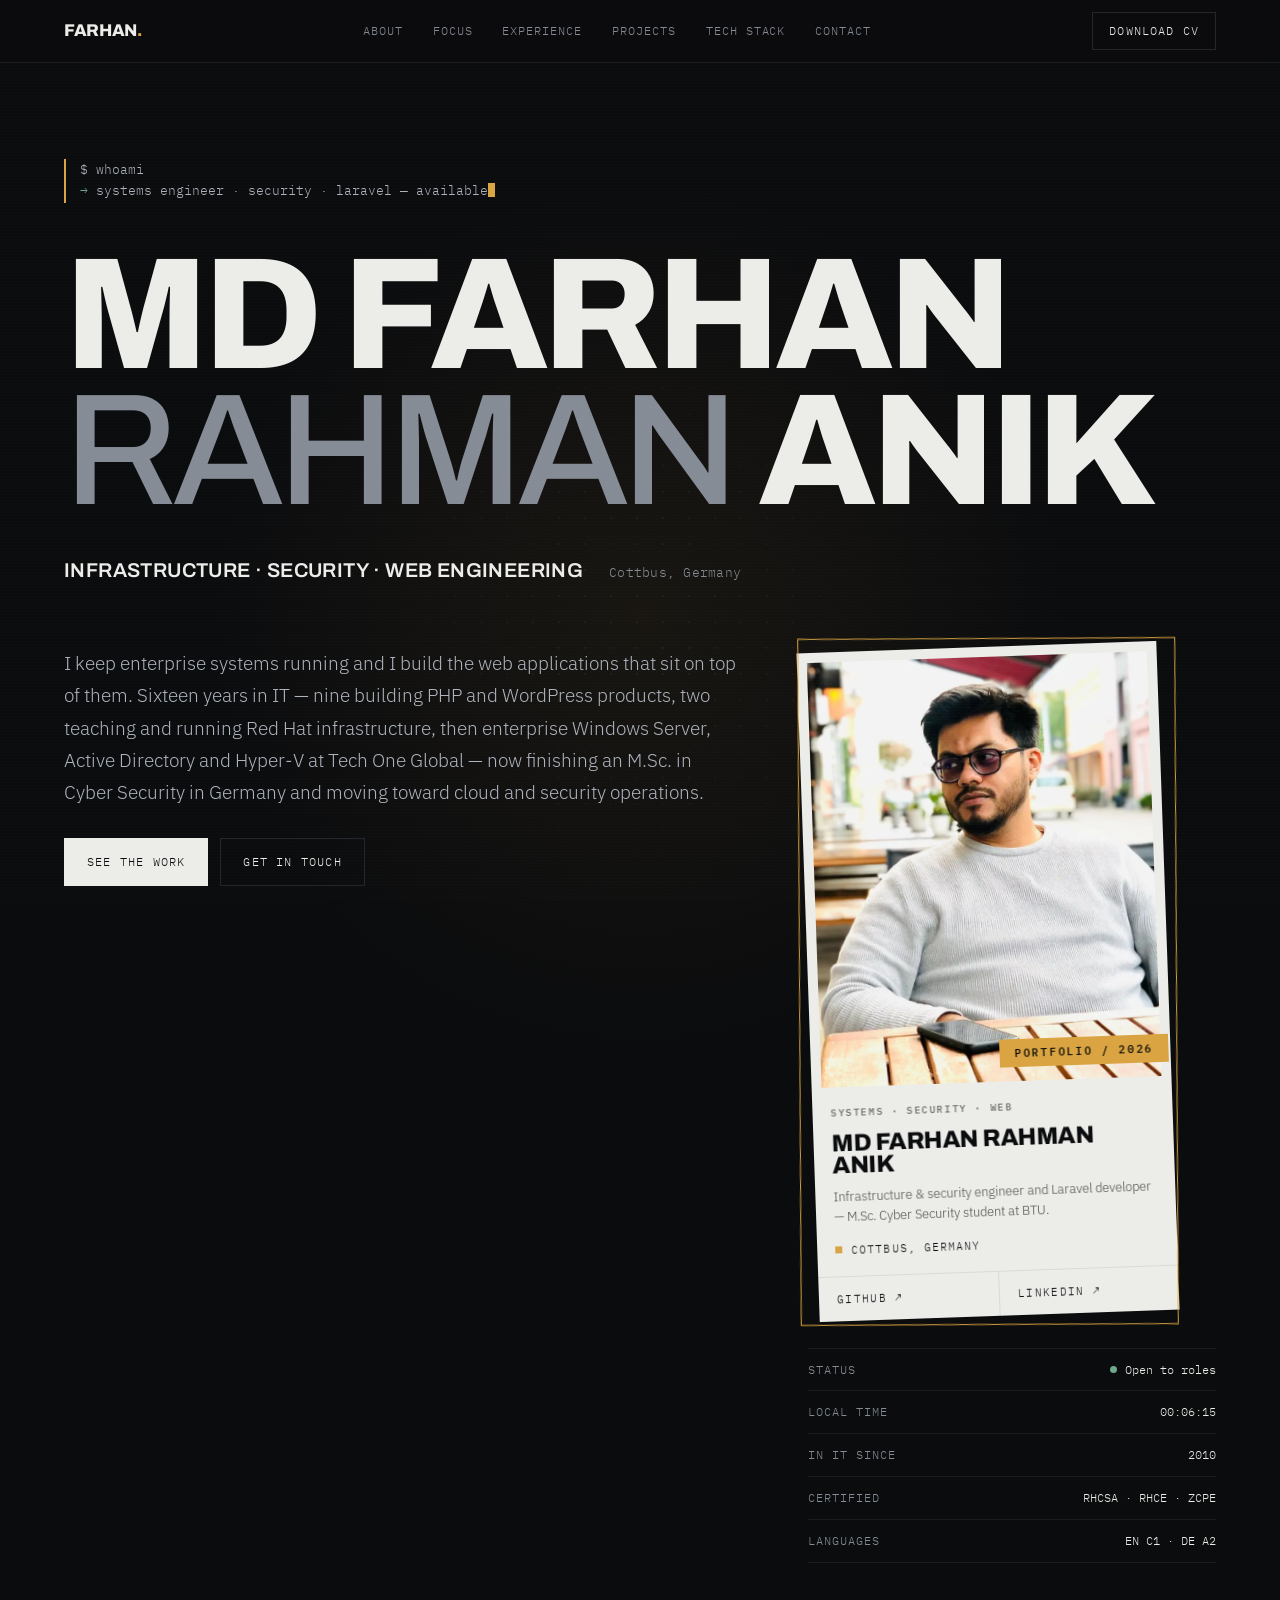
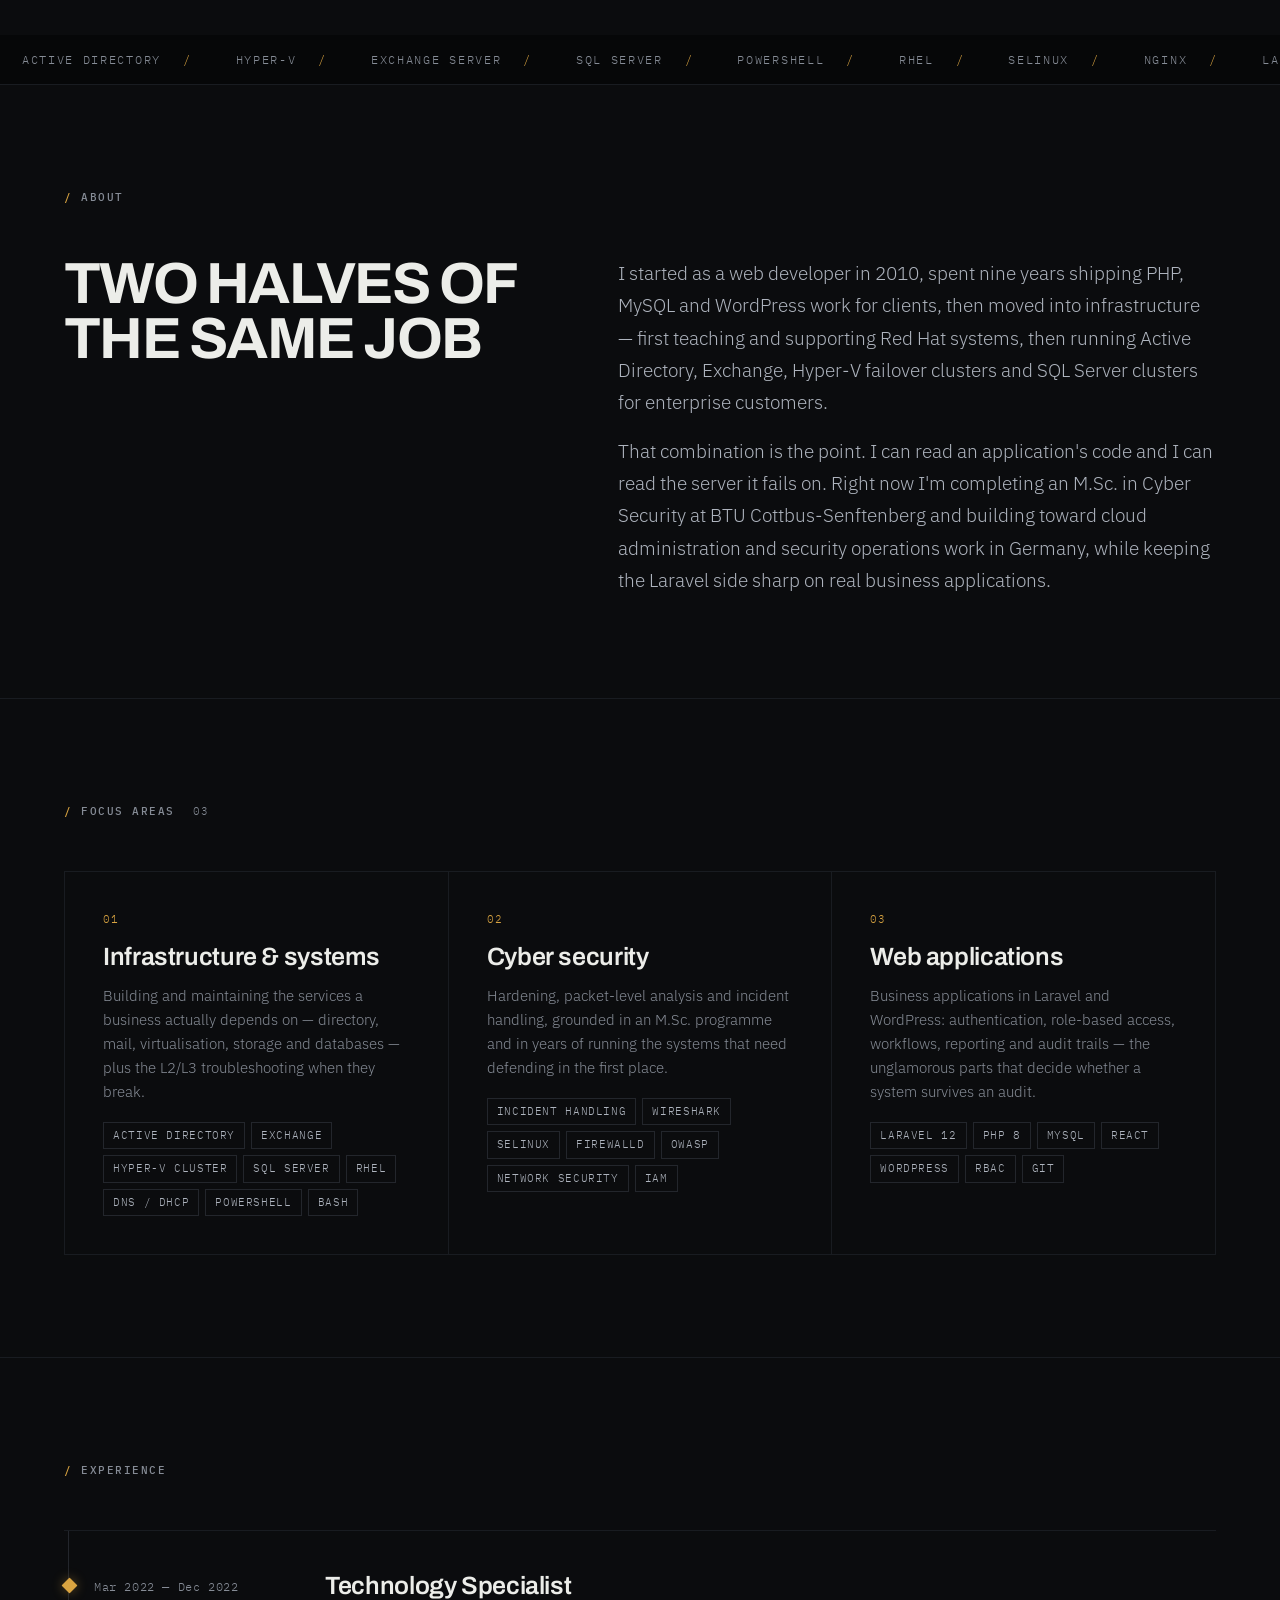
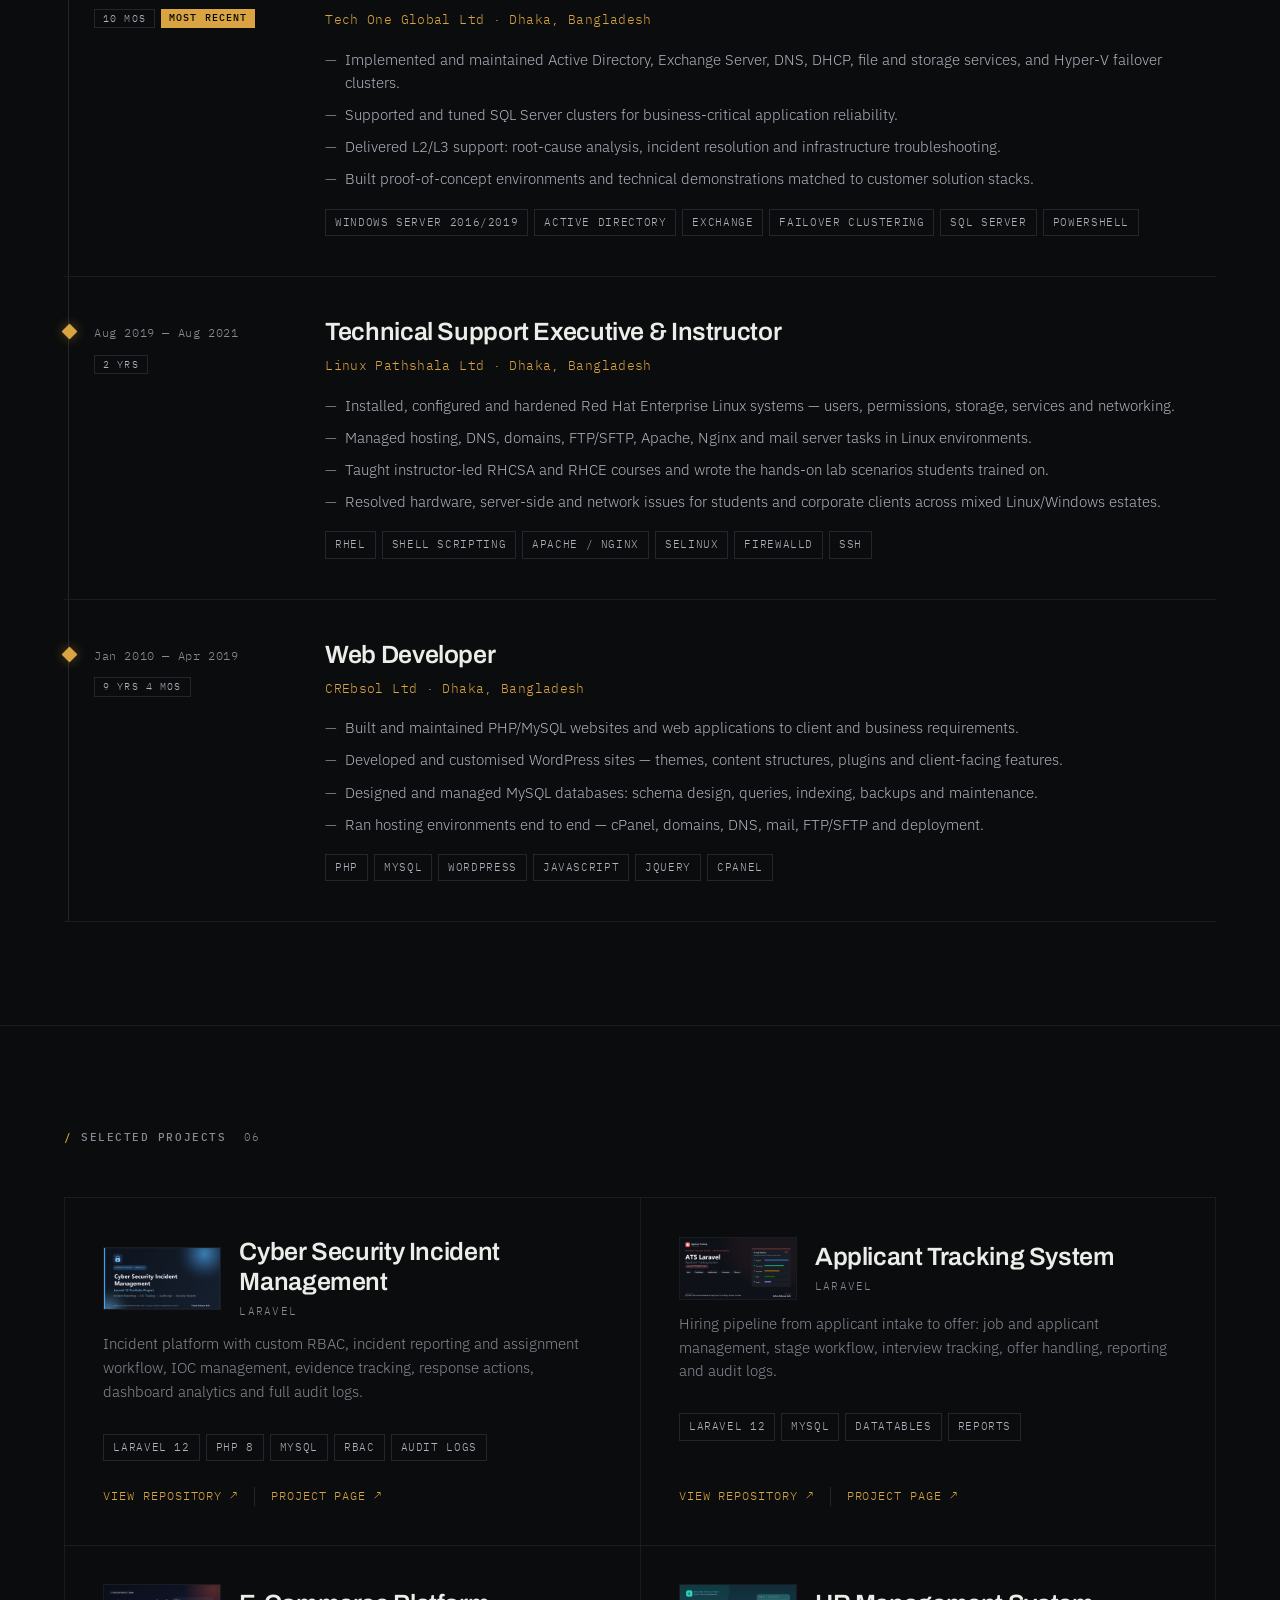
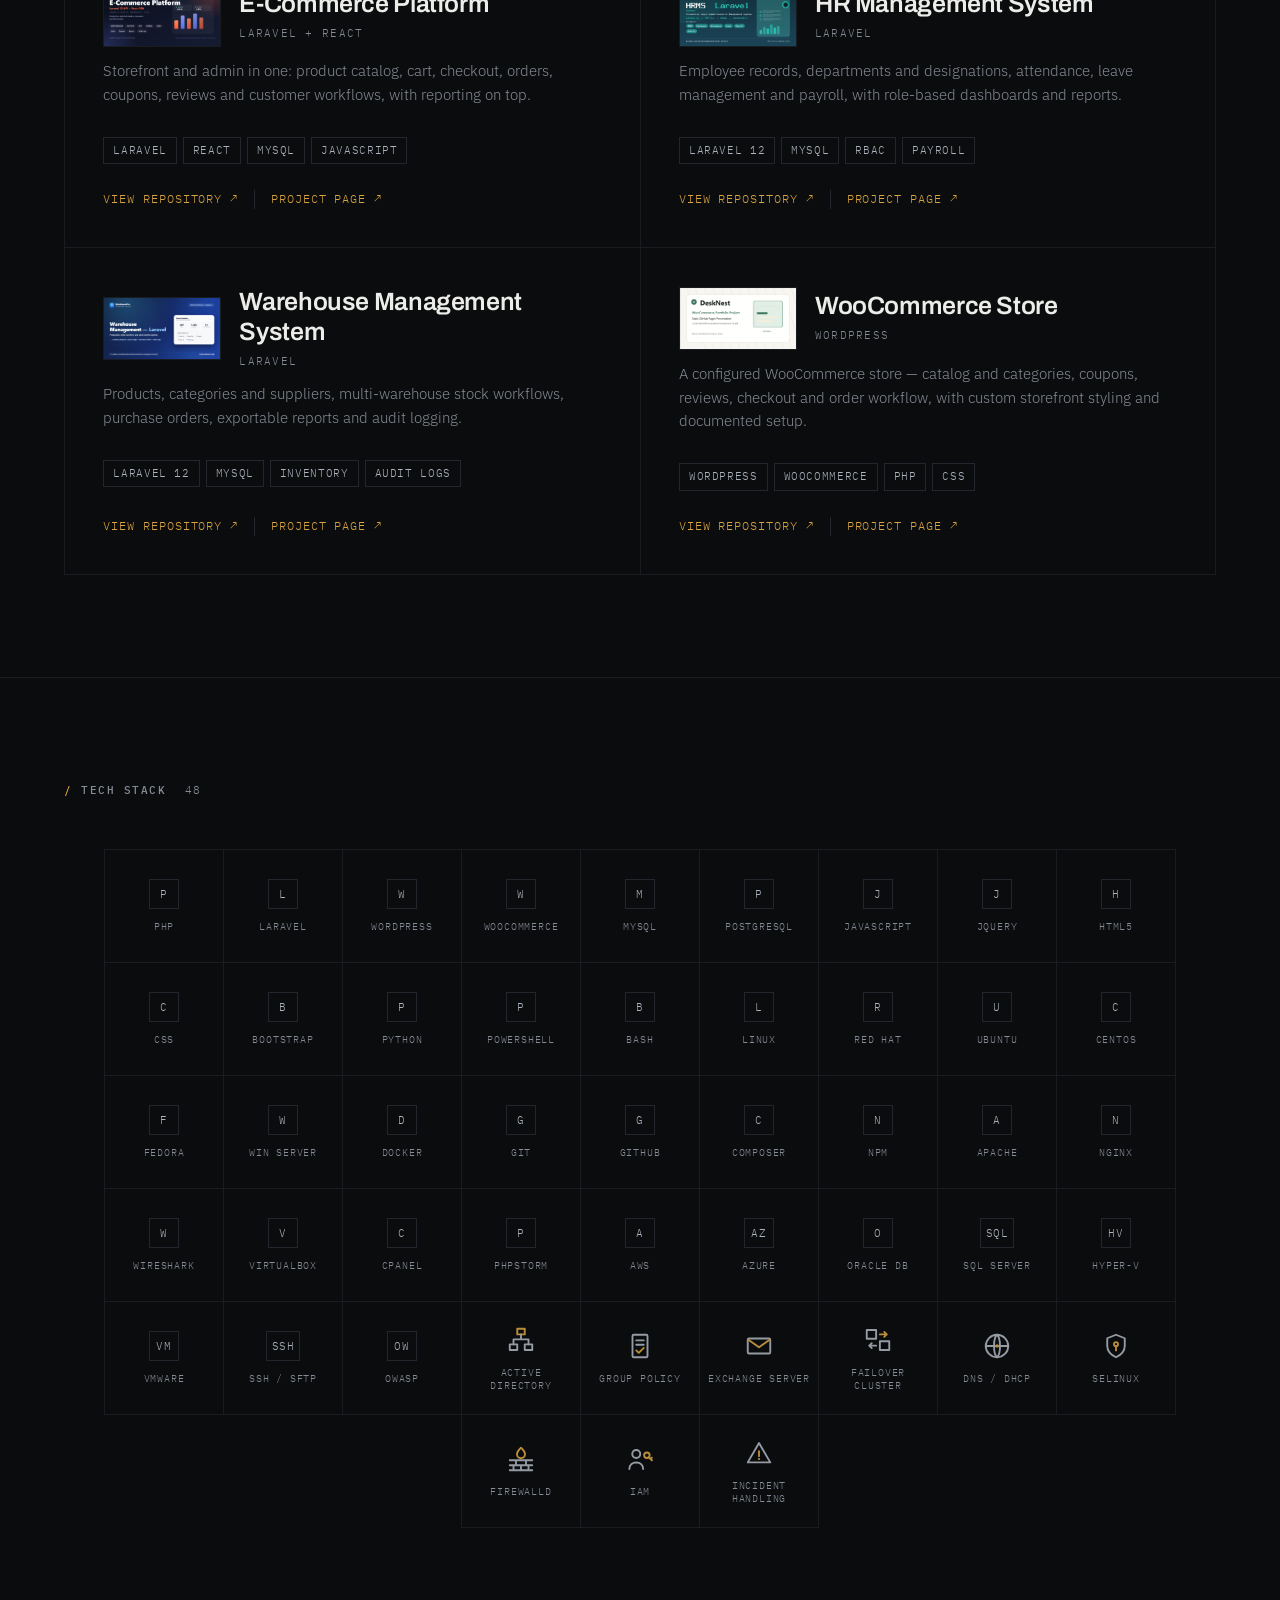
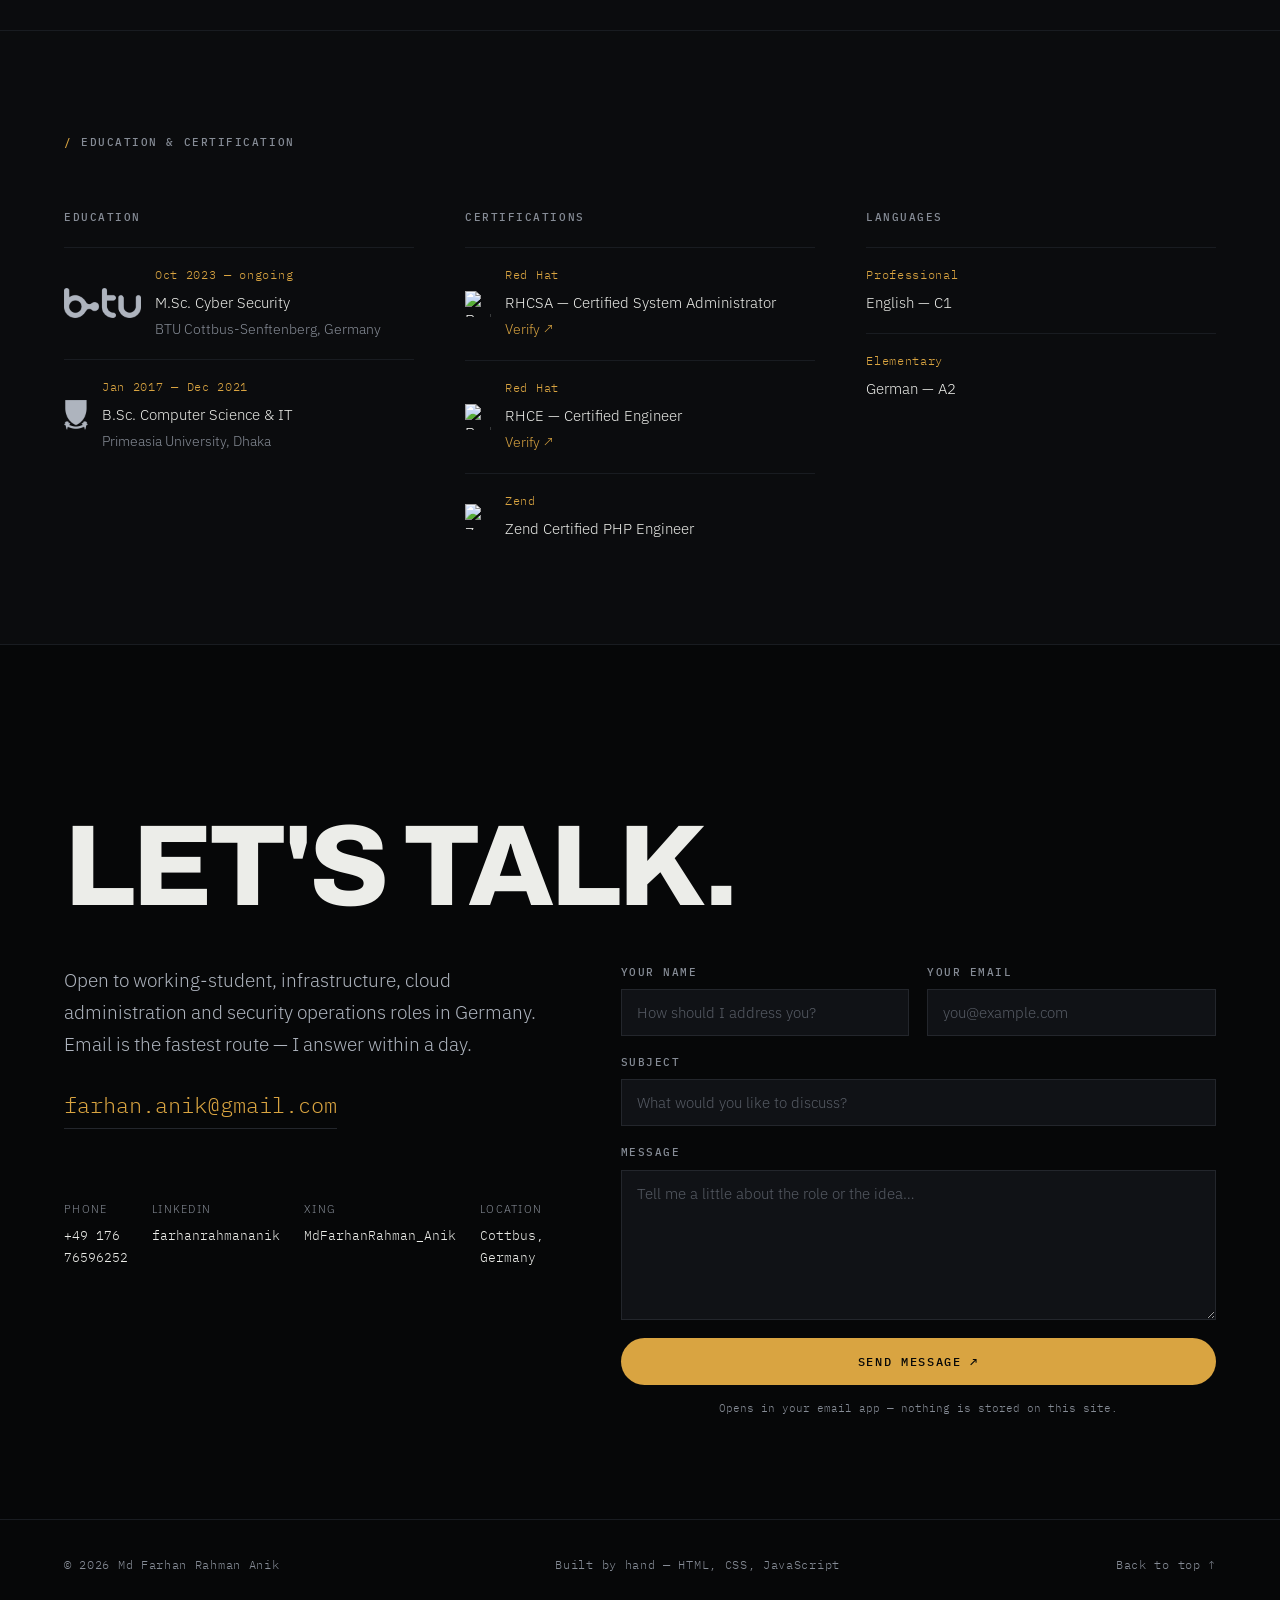
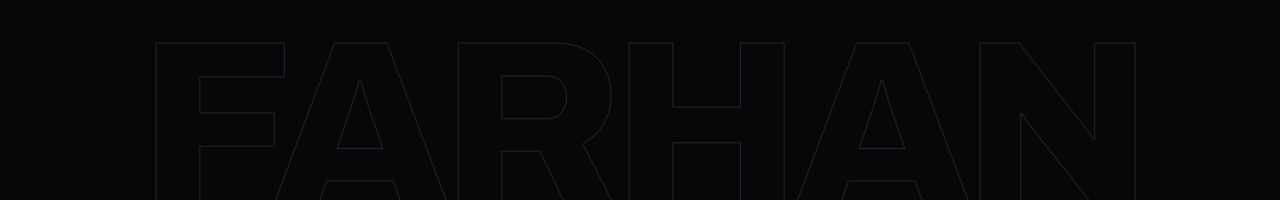
==== index.html @ 3a0c470d "Update hero intro paragraph with more specific career timeline Co-Authored-By: Claude Fable 5 <norep" ====
<!DOCTYPE html>
<html lang="en">
<head>
<meta charset="utf-8">
<meta name="viewport" content="width=device-width, initial-scale=1">
<title>Md Farhan Rahman Anik — Infrastructure, Security &amp; Web Engineering</title>
<meta name="description" content="Systems and security engineer based in Cottbus, Germany. Windows Server, Active Directory, Hyper-V, RHEL and Laravel. RHCSA, RHCE and Zend Certified PHP Engineer.">
<link rel="icon" href="assets/favicon.svg" type="image/svg+xml">
<link rel="icon" href="assets/favicon.ico" sizes="any">
<link rel="apple-touch-icon" href="assets/apple-touch-icon.png">
<link rel="preconnect" href="https://fonts.googleapis.com">
<link rel="preconnect" href="https://fonts.gstatic.com" crossorigin>
<link href="https://fonts.googleapis.com/css2?family=Archivo:wght@500;600;700;800&family=IBM+Plex+Mono:wght@400;500&family=IBM+Plex+Sans:wght@300;400;500&display=swap" rel="stylesheet">
<link rel="stylesheet" href="css/style.css">
</head>
<body>

<div class="progress" id="progress" aria-hidden="true"></div>
<header class="site-head">
  <div class="wrap head-inner">
    <a href="#top" class="mark">Farhan<span>.</span></a>
    <nav class="nav" id="nav">
      <a href="#about">About</a>
      <a href="#focus">Focus</a>
      <a href="#experience">Experience</a>
      <a href="#projects">Projects</a>
      <a href="#skills">Tech Stack</a>
      <a href="#contact">Contact</a>
    </nav>
    <a class="head-cta" href="Md_Farhan_Rahman_Anik_CV.pdf" download>Download CV</a>
    <button class="burger" id="burger" aria-expanded="false" aria-controls="nav">Menu</button>
  </div>
</header>

<main id="top">

  <!-- HERO -->
  <section class="hero" id="hero">
    <div class="amb" aria-hidden="true"></div>
    <div class="glow" aria-hidden="true"></div>
    <div class="wrap">
      <div class="term" id="term" role="group" aria-label="Introduction">
        <span class="out" id="termLine">$ whoami</span>
        <span class="out" id="termOut"></span>
      </div>

      <h1 class="display">
        <span class="hline"><span>Md Farhan</span></span>
        <span class="hline"><span><span class="thin">Rahman</span> Anik</span></span>
      </h1>

      <div class="hero-role">
        <div class="job">Infrastructure &middot; Security &middot; Web Engineering</div>
        <div class="mono muted">Cottbus, Germany</div>
      </div>

      <div class="hero-body">
        <div>
          <p class="lede">
            I keep enterprise systems running and I build the web applications that sit on top of them.
            Sixteen years in IT — nine building PHP and WordPress products, two teaching and running
            Red Hat infrastructure, then enterprise Windows Server, Active Directory and Hyper-V at
            Tech One Global — now finishing an M.Sc. in Cyber Security in Germany and moving toward
            cloud and security operations.
          </p>
          <div class="cta-row">
            <a class="btn btn-solid" href="#projects">See the work</a>
            <a class="btn btn-ghost" href="mailto:farhan.anik@gmail.com">Get in touch</a>
          </div>
        </div>

        <div class="hero-side">
          <div class="pcard">
            <div class="pcard-photo">
            <img src="[data-uri]" width="800" height="1000"
                 alt="Md Farhan Rahman Anik, seated at an outdoor café table in Cottbus">
            <span class="badge">Portfolio / 2026</span>
            </div>
            <div class="pcard-body">
              <div class="pcard-eyebrow">Systems &middot; Security &middot; Web</div>
              <div class="pcard-name">Md Farhan Rahman Anik</div>
              <p class="pcard-line">Infrastructure &amp; security engineer and Laravel developer — M.Sc. Cyber Security student at BTU.</p>
              <div class="pcard-loc">Cottbus, Germany</div>
            </div>
            <nav class="pcard-links" aria-label="Profiles">
              <a href="https://github.com/farhanrahmananik" target="_blank" rel="noopener" data-github>GitHub</a>
              <a href="https://www.linkedin.com/in/farhanrahmananik" target="_blank" rel="noopener">LinkedIn</a>
            </nav>
          </div>

          <dl class="facts">
          <div class="fact"><dt>Status</dt><dd><span class="dot"></span>Open to roles</dd></div>
          <div class="fact"><dt>Local time</dt><dd id="clock">--:--:--</dd></div>
          <div class="fact"><dt>In IT since</dt><dd>2010</dd></div>
          <div class="fact"><dt>Certified</dt><dd>RHCSA · RHCE · ZCPE</dd></div>
          <div class="fact"><dt>Languages</dt><dd>EN C1 · DE A2</dd></div>
        </dl>
        </div>
      </div>
    </div>
  </section>

  <!-- MARQUEE -->
  <div class="marquee" aria-hidden="true">
    <div class="marquee-track" id="track"></div>
  </div>

  <!-- ABOUT -->
  <section class="section" id="about">
    <div class="wrap">
      <div class="sec-head rv">
        <span class="eyebrow"><span class="slash">/</span> About</span>
      </div>
      <div class="about-grid rv">
        <h2 class="h2">Two halves of the same job</h2>
        <div>
          <p class="lede">
            I started as a web developer in 2010, spent nine years shipping PHP, MySQL and WordPress
            work for clients, then moved into infrastructure — first teaching and supporting Red Hat
            systems, then running Active Directory, Exchange, Hyper-V failover clusters and SQL Server
            clusters for enterprise customers.
          </p>
          <p class="lede">
            That combination is the point. I can read an application's code and I can read the server
            it fails on. Right now I'm completing an M.Sc. in Cyber Security at BTU
            Cottbus-Senftenberg and building toward cloud administration and security operations work
            in Germany, while keeping the Laravel side sharp on real business applications.
          </p>
        </div>
      </div>
    </div>
  </section>

  <!-- FOCUS -->
  <section class="section rule" id="focus">
    <div class="wrap">
      <div class="sec-head rv">
        <h2 class="sr-only">Focus areas</h2><span class="eyebrow"><span class="slash">/</span> Focus areas</span>
        <span class="count">03</span>
      </div>
      <div class="cards rv">
        <article class="card">
          <div class="idx">01</div>
          <h3 class="h3">Infrastructure &amp; systems</h3>
          <p>Building and maintaining the services a business actually depends on — directory, mail,
             virtualisation, storage and databases — plus the L2/L3 troubleshooting when they break.</p>
          <div class="taglist">
            <span class="tag">Active Directory</span><span class="tag">Exchange</span>
            <span class="tag">Hyper-V Cluster</span><span class="tag">SQL Server</span>
            <span class="tag">RHEL</span><span class="tag">DNS / DHCP</span>
            <span class="tag">PowerShell</span><span class="tag">Bash</span>
          </div>
        </article>
        <article class="card">
          <div class="idx">02</div>
          <h3 class="h3">Cyber security</h3>
          <p>Hardening, packet-level analysis and incident handling, grounded in an M.Sc. programme
             and in years of running the systems that need defending in the first place.</p>
          <div class="taglist">
            <span class="tag">Incident Handling</span><span class="tag">Wireshark</span>
            <span class="tag">SELinux</span><span class="tag">Firewalld</span>
            <span class="tag">OWASP</span><span class="tag">Network Security</span>
            <span class="tag">IAM</span>
          </div>
        </article>
        <article class="card">
          <div class="idx">03</div>
          <h3 class="h3">Web applications</h3>
          <p>Business applications in Laravel and WordPress: authentication, role-based access,
             workflows, reporting and audit trails — the unglamorous parts that decide whether a
             system survives an audit.</p>
          <div class="taglist">
            <span class="tag">Laravel 12</span><span class="tag">PHP 8</span>
            <span class="tag">MySQL</span><span class="tag">React</span>
            <span class="tag">WordPress</span><span class="tag">RBAC</span>
            <span class="tag">Git</span>
          </div>
        </article>
      </div>
    </div>
  </section>

  <!-- EXPERIENCE -->
  <section class="section rule" id="experience">
    <div class="wrap">
      <div class="sec-head rv">
        <h2 class="sr-only">Experience</h2><span class="eyebrow"><span class="slash">/</span> Experience</span>
      </div>

      <article class="role rv">
        <div class="role-when">Mar 2022 — Dec 2022<span class="when-chips"><span class="chip-dur">10 mos</span><span class="chip-now">Most recent</span></span></div>
        <div>
          <h3 class="h3">Technology Specialist</h3>
          <div class="role-org">Tech One Global Ltd &middot; Dhaka, Bangladesh</div>
          <ul>
            <li>Implemented and maintained Active Directory, Exchange Server, DNS, DHCP, file and storage services, and Hyper-V failover clusters.</li>
            <li>Supported and tuned SQL Server clusters for business-critical application reliability.</li>
            <li>Delivered L2/L3 support: root-cause analysis, incident resolution and infrastructure troubleshooting.</li>
            <li>Built proof-of-concept environments and technical demonstrations matched to customer solution stacks.</li>
          </ul>
          <div class="taglist">
            <span class="tag">Windows Server 2016/2019</span><span class="tag">Active Directory</span>
            <span class="tag">Exchange</span><span class="tag">Failover Clustering</span>
            <span class="tag">SQL Server</span><span class="tag">PowerShell</span>
          </div>
        </div>
      </article>

      <article class="role rv">
        <div class="role-when">Aug 2019 — Aug 2021<span class="when-chips"><span class="chip-dur">2 yrs</span></span></div>
        <div>
          <h3 class="h3">Technical Support Executive &amp; Instructor</h3>
          <div class="role-org">Linux Pathshala Ltd &middot; Dhaka, Bangladesh</div>
          <ul>
            <li>Installed, configured and hardened Red Hat Enterprise Linux systems — users, permissions, storage, services and networking.</li>
            <li>Managed hosting, DNS, domains, FTP/SFTP, Apache, Nginx and mail server tasks in Linux environments.</li>
            <li>Taught instructor-led RHCSA and RHCE courses and wrote the hands-on lab scenarios students trained on.</li>
            <li>Resolved hardware, server-side and network issues for students and corporate clients across mixed Linux/Windows estates.</li>
          </ul>
          <div class="taglist">
            <span class="tag">RHEL</span><span class="tag">Shell Scripting</span>
            <span class="tag">Apache / Nginx</span><span class="tag">SELinux</span>
            <span class="tag">Firewalld</span><span class="tag">SSH</span>
          </div>
        </div>
      </article>

      <article class="role rv">
        <div class="role-when">Jan 2010 — Apr 2019<span class="when-chips"><span class="chip-dur">9 yrs 4 mos</span></span></div>
        <div>
          <h3 class="h3">Web Developer</h3>
          <div class="role-org">CREbsol Ltd &middot; Dhaka, Bangladesh</div>
          <ul>
            <li>Built and maintained PHP/MySQL websites and web applications to client and business requirements.</li>
            <li>Developed and customised WordPress sites — themes, content structures, plugins and client-facing features.</li>
            <li>Designed and managed MySQL databases: schema design, queries, indexing, backups and maintenance.</li>
            <li>Ran hosting environments end to end — cPanel, domains, DNS, mail, FTP/SFTP and deployment.</li>
          </ul>
          <div class="taglist">
            <span class="tag">PHP</span><span class="tag">MySQL</span>
            <span class="tag">WordPress</span><span class="tag">JavaScript</span>
            <span class="tag">jQuery</span><span class="tag">cPanel</span>
          </div>
        </div>
      </article>
    </div>
  </section>

  <!-- PROJECTS -->
  <section class="section rule" id="projects">
    <div class="wrap">
      <div class="sec-head rv">
        <h2 class="sr-only">Selected projects</h2><span class="eyebrow"><span class="slash">/</span> Selected projects</span>
        <span class="count">06</span>
      </div>
      <div class="proj-grid rv">

        <article class="proj">
          <div class="proj-top">
            <div class="proj-thumb"><img src="assets/projects/cyber-security-incident-management.png" width="1200" height="630" loading="lazy" alt="Cyber Security Incident Management — Laravel 12 project cover" onerror="if(!this.dataset.f){this.dataset.f=1;this.src=this.src.replace('assets/images/projects/','assets/projects/')}else{this.closest('.proj-thumb').style.display='none'}"></div>
            <div class="proj-head">
              <h3 class="h3">Cyber Security Incident Management</h3>
              <span class="proj-kind">Laravel</span>
            </div>
          </div>
          <p>Incident platform with custom RBAC, incident reporting and assignment workflow, IOC
             management, evidence tracking, response actions, dashboard analytics and full audit logs.</p>
          <div class="taglist">
            <span class="tag">Laravel 12</span><span class="tag">PHP 8</span><span class="tag">MySQL</span>
            <span class="tag">RBAC</span><span class="tag">Audit Logs</span>
          </div>
          <div class="proj-links">
            <a class="proj-link" href="https://github.com/farhanrahmananik/cyber-security-incident-management-laravel" target="_blank" rel="noopener" data-repo>View repository</a>
            <a class="proj-link" href="https://farhanrahmananik.github.io/cyber-security-incident-management-laravel/" target="_blank" rel="noopener" data-live>Project page</a>
          </div>
        </article>

        <article class="proj">
          <div class="proj-top">
            <div class="proj-thumb"><img src="assets/projects/applicant-tracking-system.png" width="1200" height="630" loading="lazy" alt="Applicant Tracking System — Laravel 12 project cover" onerror="if(!this.dataset.f){this.dataset.f=1;this.src=this.src.replace('assets/images/projects/','assets/projects/')}else{this.closest('.proj-thumb').style.display='none'}"></div>
            <div class="proj-head">
              <h3 class="h3">Applicant Tracking System</h3>
              <span class="proj-kind">Laravel</span>
            </div>
          </div>
          <p>Hiring pipeline from applicant intake to offer: job and applicant management, stage
             workflow, interview tracking, offer handling, reporting and audit logs.</p>
          <div class="taglist">
            <span class="tag">Laravel 12</span><span class="tag">MySQL</span>
            <span class="tag">DataTables</span><span class="tag">Reports</span>
          </div>
          <div class="proj-links">
            <a class="proj-link" href="https://github.com/farhanrahmananik/applicant-tracking-system-laravel" target="_blank" rel="noopener" data-repo>View repository</a>
            <a class="proj-link" href="https://farhanrahmananik.github.io/applicant-tracking-system-laravel/" target="_blank" rel="noopener" data-live>Project page</a>
          </div>
        </article>

        <article class="proj">
          <div class="proj-top">
            <div class="proj-thumb"><img src="assets/projects/ecommerce-platform.png" width="1200" height="630" loading="lazy" alt="E-Commerce Platform — Laravel and React project cover" onerror="if(!this.dataset.f){this.dataset.f=1;this.src=this.src.replace('assets/images/projects/','assets/projects/')}else{this.closest('.proj-thumb').style.display='none'}"></div>
            <div class="proj-head">
              <h3 class="h3">E-Commerce Platform</h3>
              <span class="proj-kind">Laravel + React</span>
            </div>
          </div>
          <p>Storefront and admin in one: product catalog, cart, checkout, orders, coupons, reviews
             and customer workflows, with reporting on top.</p>
          <div class="taglist">
            <span class="tag">Laravel</span><span class="tag">React</span>
            <span class="tag">MySQL</span><span class="tag">JavaScript</span>
          </div>
          <div class="proj-links">
            <a class="proj-link" href="https://github.com/farhanrahmananik/ecommerce-platform-laravel-react" target="_blank" rel="noopener" data-repo>View repository</a>
            <a class="proj-link" href="https://farhanrahmananik.github.io/ecommerce-platform-laravel-react/" target="_blank" rel="noopener" data-live>Project page</a>
          </div>
        </article>

        <article class="proj">
          <div class="proj-top">
            <div class="proj-thumb"><img src="assets/projects/hrms-laravel.png" width="1200" height="630" loading="lazy" alt="HR Management System — Laravel 12 project cover" onerror="if(!this.dataset.f){this.dataset.f=1;this.src=this.src.replace('assets/images/projects/','assets/projects/')}else{this.closest('.proj-thumb').style.display='none'}"></div>
            <div class="proj-head">
              <h3 class="h3">HR Management System</h3>
              <span class="proj-kind">Laravel</span>
            </div>
          </div>
          <p>Employee records, departments and designations, attendance, leave management and payroll,
             with role-based dashboards and reports.</p>
          <div class="taglist">
            <span class="tag">Laravel 12</span><span class="tag">MySQL</span>
            <span class="tag">RBAC</span><span class="tag">Payroll</span>
          </div>
          <div class="proj-links">
            <a class="proj-link" href="https://github.com/farhanrahmananik/hrms-laravel" target="_blank" rel="noopener" data-repo>View repository</a>
            <a class="proj-link" href="https://farhanrahmananik.github.io/hrms-laravel/" target="_blank" rel="noopener" data-live>Project page</a>
          </div>
        </article>

        <article class="proj">
          <div class="proj-top">
            <div class="proj-thumb"><img src="assets/projects/warehouse-management.png" width="1200" height="630" loading="lazy" alt="Warehouse Management System — Laravel 12 project cover" onerror="if(!this.dataset.f){this.dataset.f=1;this.src=this.src.replace('assets/images/projects/','assets/projects/')}else{this.closest('.proj-thumb').style.display='none'}"></div>
            <div class="proj-head">
              <h3 class="h3">Warehouse Management System</h3>
              <span class="proj-kind">Laravel</span>
            </div>
          </div>
          <p>Products, categories and suppliers, multi-warehouse stock workflows, purchase orders,
             exportable reports and audit logging.</p>
          <div class="taglist">
            <span class="tag">Laravel 12</span><span class="tag">MySQL</span>
            <span class="tag">Inventory</span><span class="tag">Audit Logs</span>
          </div>
          <div class="proj-links">
            <a class="proj-link" href="https://github.com/farhanrahmananik/warehouse-management-laravel" target="_blank" rel="noopener" data-repo>View repository</a>
            <a class="proj-link" href="https://farhanrahmananik.github.io/warehouse-management-laravel/" target="_blank" rel="noopener" data-live>Project page</a>
          </div>
        </article>

        <article class="proj">
          <div class="proj-top">
            <div class="proj-thumb"><img src="assets/projects/woocommerce-store.png" width="1200" height="630" loading="lazy" alt="DeskNest WooCommerce store — project cover" onerror="if(!this.dataset.f){this.dataset.f=1;this.src=this.src.replace('assets/images/projects/','assets/projects/')}else{this.closest('.proj-thumb').style.display='none'}"></div>
            <div class="proj-head">
              <h3 class="h3">WooCommerce Store</h3>
              <span class="proj-kind">WordPress</span>
            </div>
          </div>
          <p>A configured WooCommerce store — catalog and categories, coupons, reviews, checkout and
             order workflow, with custom storefront styling and documented setup.</p>
          <div class="taglist">
            <span class="tag">WordPress</span><span class="tag">WooCommerce</span>
            <span class="tag">PHP</span><span class="tag">CSS</span>
          </div>
          <div class="proj-links">
            <a class="proj-link" href="https://github.com/farhanrahmananik/woocommerce-store-wordpress" target="_blank" rel="noopener" data-repo>View repository</a>
            <a class="proj-link" href="https://farhanrahmananik.github.io/woocommerce-store-wordpress/" target="_blank" rel="noopener" data-live>Project page</a>
          </div>
        </article>

      </div>
    </div>
  </section>

  <!-- TECH STACK -->
  <section class="section rule" id="skills">
    <div class="wrap">
      <div class="sec-head rv">
        <h2 class="sr-only">Tech stack</h2><span class="eyebrow"><span class="slash">/</span> Tech stack</span>
        <span class="count">48</span>
      </div>
      <div class="stack-filter" role="group" aria-label="Filter tech stack by category">
        <button type="button" class="chip active" data-filter="all" aria-pressed="true">All 48</button>
        <button type="button" class="chip" data-filter="web" aria-pressed="false">Web 11</button>
        <button type="button" class="chip" data-filter="systems" aria-pressed="false">Systems 11</button>
        <button type="button" class="chip" data-filter="tools" aria-pressed="false">Tools 9</button>
        <button type="button" class="chip" data-filter="cloud" aria-pressed="false">Cloud 11</button>
        <button type="button" class="chip" data-filter="security" aria-pressed="false">Security 6</button>
      </div>
      <div class="stack rv">
        <div class="stack-row">
        <div class="tile" data-cat="web">
          <img src="https://cdn.simpleicons.org/php" width="30" height="30" loading="lazy" alt="" onerror="this.parentElement.classList.add('noicon')">
          <span class="fb" aria-hidden="true">P</span>
          <span class="lbl">PHP</span>
        </div>
        <div class="tile" data-cat="web">
          <img src="https://cdn.simpleicons.org/laravel" width="30" height="30" loading="lazy" alt="" onerror="this.parentElement.classList.add('noicon')">
          <span class="fb" aria-hidden="true">L</span>
          <span class="lbl">Laravel</span>
        </div>
        <div class="tile" data-cat="web">
          <img src="https://cdn.simpleicons.org/wordpress" width="30" height="30" loading="lazy" alt="" onerror="this.parentElement.classList.add('noicon')">
          <span class="fb" aria-hidden="true">W</span>
          <span class="lbl">WordPress</span>
        </div>
        <div class="tile" data-cat="web">
          <img src="https://cdn.simpleicons.org/woocommerce" width="30" height="30" loading="lazy" alt="" onerror="this.parentElement.classList.add('noicon')">
          <span class="fb" aria-hidden="true">W</span>
          <span class="lbl">WooCommerce</span>
        </div>
        <div class="tile" data-cat="web">
          <img src="https://cdn.simpleicons.org/mysql" width="30" height="30" loading="lazy" alt="" onerror="this.parentElement.classList.add('noicon')">
          <span class="fb" aria-hidden="true">M</span>
          <span class="lbl">MySQL</span>
        </div>
        <div class="tile" data-cat="web">
          <img src="https://cdn.simpleicons.org/postgresql" width="30" height="30" loading="lazy" alt="" onerror="this.parentElement.classList.add('noicon')">
          <span class="fb" aria-hidden="true">P</span>
          <span class="lbl">PostgreSQL</span>
        </div>
        <div class="tile" data-cat="web">
          <img src="https://cdn.simpleicons.org/javascript" width="30" height="30" loading="lazy" alt="" onerror="this.parentElement.classList.add('noicon')">
          <span class="fb" aria-hidden="true">J</span>
          <span class="lbl">JavaScript</span>
        </div>
        <div class="tile" data-cat="web">
          <img src="https://cdn.simpleicons.org/jquery" width="30" height="30" loading="lazy" alt="" onerror="this.parentElement.classList.add('noicon')">
          <span class="fb" aria-hidden="true">J</span>
          <span class="lbl">jQuery</span>
        </div>
        <div class="tile" data-cat="web">
          <img src="https://cdn.simpleicons.org/html5" width="30" height="30" loading="lazy" alt="" onerror="this.parentElement.classList.add('noicon')">
          <span class="fb" aria-hidden="true">H</span>
          <span class="lbl">HTML5</span>
        </div>
        <div class="tile" data-cat="web">
          <img src="https://cdn.simpleicons.org/css" width="30" height="30" loading="lazy" alt="" onerror="this.parentElement.classList.add('noicon')">
          <span class="fb" aria-hidden="true">C</span>
          <span class="lbl">CSS</span>
        </div>
        <div class="tile" data-cat="web">
          <img src="https://cdn.simpleicons.org/bootstrap" width="30" height="30" loading="lazy" alt="" onerror="this.parentElement.classList.add('noicon')">
          <span class="fb" aria-hidden="true">B</span>
          <span class="lbl">Bootstrap</span>
        </div>
        <div class="tile" data-cat="tools">
          <img src="https://cdn.simpleicons.org/python" width="30" height="30" loading="lazy" alt="" onerror="this.parentElement.classList.add('noicon')">
          <span class="fb" aria-hidden="true">P</span>
          <span class="lbl">Python</span>
        </div>
        <div class="tile" data-cat="systems">
          <img src="https://cdn.jsdelivr.net/gh/devicons/devicon@latest/icons/powershell/powershell-original.svg" width="30" height="30" loading="lazy" alt="" onerror="this.parentElement.classList.add('noicon')">
          <span class="fb" aria-hidden="true">P</span>
          <span class="lbl">PowerShell</span>
        </div>
        <div class="tile" data-cat="systems">
          <img src="https://cdn.simpleicons.org/gnubash" width="30" height="30" loading="lazy" alt="" onerror="this.parentElement.classList.add('noicon')">
          <span class="fb" aria-hidden="true">B</span>
          <span class="lbl">Bash</span>
        </div>
        <div class="tile" data-cat="systems">
          <img src="https://cdn.simpleicons.org/linux" width="30" height="30" loading="lazy" alt="" onerror="this.parentElement.classList.add('noicon')">
          <span class="fb" aria-hidden="true">L</span>
          <span class="lbl">Linux</span>
        </div>
        <div class="tile" data-cat="systems">
          <img src="https://cdn.simpleicons.org/redhat" width="30" height="30" loading="lazy" alt="" onerror="this.parentElement.classList.add('noicon')">
          <span class="fb" aria-hidden="true">R</span>
          <span class="lbl">Red Hat</span>
        </div>
        <div class="tile" data-cat="systems">
          <img src="https://cdn.simpleicons.org/ubuntu" width="30" height="30" loading="lazy" alt="" onerror="this.parentElement.classList.add('noicon')">
          <span class="fb" aria-hidden="true">U</span>
          <span class="lbl">Ubuntu</span>
        </div>
        <div class="tile" data-cat="systems">
          <img src="https://cdn.simpleicons.org/centos" width="30" height="30" loading="lazy" alt="" onerror="this.parentElement.classList.add('noicon')">
          <span class="fb" aria-hidden="true">C</span>
          <span class="lbl">CentOS</span>
        </div>
        <div class="tile" data-cat="systems">
          <img src="https://cdn.simpleicons.org/fedora" width="30" height="30" loading="lazy" alt="" onerror="this.parentElement.classList.add('noicon')">
          <span class="fb" aria-hidden="true">F</span>
          <span class="lbl">Fedora</span>
        </div>
        <div class="tile" data-cat="systems">
          <img src="https://cdn.jsdelivr.net/gh/devicons/devicon@latest/icons/windows11/windows11-original.svg" width="30" height="30" loading="lazy" alt="" onerror="this.parentElement.classList.add('noicon')">
          <span class="fb" aria-hidden="true">W</span>
          <span class="lbl">Win Server</span>
        </div>
        <div class="tile" data-cat="tools">
          <img src="https://cdn.simpleicons.org/docker" width="30" height="30" loading="lazy" alt="" onerror="this.parentElement.classList.add('noicon')">
          <span class="fb" aria-hidden="true">D</span>
          <span class="lbl">Docker</span>
        </div>
        <div class="tile" data-cat="tools">
          <img src="https://cdn.simpleicons.org/git" width="30" height="30" loading="lazy" alt="" onerror="this.parentElement.classList.add('noicon')">
          <span class="fb" aria-hidden="true">G</span>
          <span class="lbl">Git</span>
        </div>
        <div class="tile" data-cat="tools">
          <img src="https://cdn.simpleicons.org/github" width="30" height="30" loading="lazy" alt="" onerror="this.parentElement.classList.add('noicon')">
          <span class="fb" aria-hidden="true">G</span>
          <span class="lbl">GitHub</span>
        </div>
        <div class="tile" data-cat="tools">
          <img src="https://cdn.simpleicons.org/composer" width="30" height="30" loading="lazy" alt="" onerror="this.parentElement.classList.add('noicon')">
          <span class="fb" aria-hidden="true">C</span>
          <span class="lbl">Composer</span>
        </div>
        <div class="tile" data-cat="tools">
          <img src="https://cdn.simpleicons.org/npm" width="30" height="30" loading="lazy" alt="" onerror="this.parentElement.classList.add('noicon')">
          <span class="fb" aria-hidden="true">N</span>
          <span class="lbl">npm</span>
        </div>
        <div class="tile" data-cat="systems">
          <img src="https://cdn.simpleicons.org/apache" width="30" height="30" loading="lazy" alt="" onerror="this.parentElement.classList.add('noicon')">
          <span class="fb" aria-hidden="true">A</span>
          <span class="lbl">Apache</span>
        </div>
        <div class="tile" data-cat="systems">
          <img src="https://cdn.simpleicons.org/nginx" width="30" height="30" loading="lazy" alt="" onerror="this.parentElement.classList.add('noicon')">
          <span class="fb" aria-hidden="true">N</span>
          <span class="lbl">Nginx</span>
        </div>
        <div class="tile" data-cat="security">
          <img src="https://cdn.simpleicons.org/wireshark" width="30" height="30" loading="lazy" alt="" onerror="this.parentElement.classList.add('noicon')">
          <span class="fb" aria-hidden="true">W</span>
          <span class="lbl">Wireshark</span>
        </div>
        <div class="tile" data-cat="tools">
          <img src="https://cdn.simpleicons.org/virtualbox" width="30" height="30" loading="lazy" alt="" onerror="this.parentElement.classList.add('noicon')">
          <span class="fb" aria-hidden="true">V</span>
          <span class="lbl">VirtualBox</span>
        </div>
        <div class="tile" data-cat="tools">
          <img src="https://cdn.simpleicons.org/cpanel" width="30" height="30" loading="lazy" alt="" onerror="this.parentElement.classList.add('noicon')">
          <span class="fb" aria-hidden="true">C</span>
          <span class="lbl">cPanel</span>
        </div>
        <div class="tile" data-cat="tools">
          <img src="https://cdn.simpleicons.org/phpstorm" width="30" height="30" loading="lazy" alt="" onerror="this.parentElement.classList.add('noicon')">
          <span class="fb" aria-hidden="true">P</span>
          <span class="lbl">PhpStorm</span>
        </div>
        <div class="tile" data-cat="cloud">
          <img src="https://cdn.jsdelivr.net/gh/devicons/devicon@latest/icons/amazonwebservices/amazonwebservices-original-wordmark.svg" width="46" height="30" loading="lazy" alt="" onerror="this.parentElement.classList.add('noicon')">
          <span class="fb" aria-hidden="true">A</span>
          <span class="lbl">AWS</span>
        </div>
        <div class="tile" data-cat="cloud">
          <img src="https://cdn.jsdelivr.net/gh/devicons/devicon@latest/icons/azure/azure-original.svg" width="30" height="30" loading="lazy" alt="" onerror="this.parentElement.classList.add('noicon')">
          <span class="fb" aria-hidden="true">AZ</span>
          <span class="lbl">Azure</span>
        </div>
        <div class="tile" data-cat="cloud">
          <img src="https://cdn.jsdelivr.net/gh/devicons/devicon@latest/icons/oracle/oracle-original.svg" width="40" height="30" loading="lazy" alt="" onerror="this.parentElement.classList.add('noicon')">
          <span class="fb" aria-hidden="true">O</span>
          <span class="lbl">Oracle DB</span>
        </div>
        <div class="tile" data-cat="cloud">
          <img src="https://cdn.jsdelivr.net/gh/devicons/devicon@latest/icons/microsoftsqlserver/microsoftsqlserver-original.svg" width="30" height="30" loading="lazy" alt="" onerror="this.parentElement.classList.add('noicon')">
          <span class="fb" aria-hidden="true">SQL</span>
          <span class="lbl">SQL Server</span>
        </div>
        <div class="tile" data-cat="cloud">
          <img src="https://cdn.jsdelivr.net/gh/devicons/devicon@latest/icons/hyperv/hyperv-original.svg" width="30" height="30" loading="lazy" alt="" onerror="this.parentElement.classList.add('noicon')">
          <span class="fb" aria-hidden="true">HV</span>
          <span class="lbl">Hyper-V</span>
        </div>
        <div class="tile" data-cat="cloud">
          <img src="https://cdn.simpleicons.org/vmware" width="30" height="30" loading="lazy" alt="" onerror="this.parentElement.classList.add('noicon')">
          <span class="fb" aria-hidden="true">VM</span>
          <span class="lbl">VMware</span>
        </div>
        <div class="tile" data-cat="systems">
          <img src="https://cdn.jsdelivr.net/gh/devicons/devicon@latest/icons/ssh/ssh-original.svg" width="40" height="30" loading="lazy" alt="" onerror="this.parentElement.classList.add('noicon')">
          <span class="fb" aria-hidden="true">SSH</span>
          <span class="lbl">SSH&nbsp;/&nbsp;SFTP</span>
        </div>
        <div class="tile" data-cat="security">
          <img src="https://cdn.simpleicons.org/owasp" width="30" height="30" loading="lazy" alt="" onerror="this.parentElement.classList.add('noicon')">
          <span class="fb" aria-hidden="true">OW</span>
          <span class="lbl">OWASP</span>
        </div>
        <div class="tile" data-cat="cloud">
          <svg class="gly" viewBox="0 0 24 24" fill="none" stroke="currentColor" stroke-width="1.5" stroke-linecap="round" stroke-linejoin="round" aria-hidden="true"><rect x="9" y="3" width="6" height="4.5" stroke="var(--signal)"/><path d="M12 7.5v4M12 11.5H6v4M12 11.5h6v4"/><rect x="3" y="15.5" width="6" height="4.5"/><rect x="15" y="15.5" width="6" height="4.5"/></svg>
          <span class="lbl">Active Directory</span>
        </div>
        <div class="tile" data-cat="cloud">
          <svg class="gly" viewBox="0 0 24 24" fill="none" stroke="currentColor" stroke-width="1.5" stroke-linecap="round" stroke-linejoin="round" aria-hidden="true"><rect x="6" y="3" width="12" height="18" rx="1"/><path d="M9 7.5h6M9 11h6"/><path d="M9 15.5l2 2 4-4" stroke="var(--signal)"/></svg>
          <span class="lbl">Group Policy</span>
        </div>
        <div class="tile" data-cat="cloud">
          <svg class="gly" viewBox="0 0 24 24" fill="none" stroke="currentColor" stroke-width="1.5" stroke-linecap="round" stroke-linejoin="round" aria-hidden="true"><rect x="3" y="6" width="18" height="12" rx="1"/><path d="M3.5 7l8.5 6 8.5-6" stroke="var(--signal)"/></svg>
          <span class="lbl">Exchange Server</span>
        </div>
        <div class="tile" data-cat="cloud">
          <svg class="gly" viewBox="0 0 24 24" fill="none" stroke="currentColor" stroke-width="1.5" stroke-linecap="round" stroke-linejoin="round" aria-hidden="true"><rect x="3" y="4" width="7.5" height="7"/><rect x="13.5" y="13" width="7.5" height="7"/><path d="M13.5 7.5h5.5m0 0l-2-2m2 2l-2 2" stroke="var(--signal)"/><path d="M10.5 16.5H5m0 0l2-2m-2 2l2 2"/></svg>
          <span class="lbl">Failover Cluster</span>
        </div>
        <div class="tile" data-cat="cloud">
          <svg class="gly" viewBox="0 0 24 24" fill="none" stroke="currentColor" stroke-width="1.5" stroke-linecap="round" stroke-linejoin="round" aria-hidden="true"><circle cx="12" cy="12" r="9"/><path d="M3 12h18M12 3c3.2 2.8 3.2 15.2 0 18M12 3c-3.2 2.8-3.2 15.2 0 18"/><circle cx="12" cy="12" r="1.4" fill="var(--signal)" stroke="none"/></svg>
          <span class="lbl">DNS&nbsp;/&nbsp;DHCP</span>
        </div>
        <div class="tile" data-cat="security">
          <svg class="gly" viewBox="0 0 24 24" fill="none" stroke="currentColor" stroke-width="1.5" stroke-linecap="round" stroke-linejoin="round" aria-hidden="true"><path d="M12 3l7 2.8V12c0 4-2.8 7-7 9-4.2-2-7-5-7-9V5.8z"/><circle cx="12" cy="10.5" r="1.6" stroke="var(--signal)"/><path d="M12 12.1v3.4" stroke="var(--signal)"/></svg>
          <span class="lbl">SELinux</span>
        </div>
        <div class="tile" data-cat="security">
          <svg class="gly" viewBox="0 0 24 24" fill="none" stroke="currentColor" stroke-width="1.5" stroke-linecap="round" stroke-linejoin="round" aria-hidden="true"><path d="M3 21h18M3 17h18M3 13h18M8 13v4M16 13v4M12 17v4M6 21v-4M18 21v-4"/><path d="M12 3c2.2 2 3.2 3.5 3.2 5.2a3.2 3.2 0 11-6.4 0C8.8 6.5 9.8 5 12 3z" stroke="var(--signal)"/></svg>
          <span class="lbl">Firewalld</span>
        </div>
        <div class="tile" data-cat="security">
          <svg class="gly" viewBox="0 0 24 24" fill="none" stroke="currentColor" stroke-width="1.5" stroke-linecap="round" stroke-linejoin="round" aria-hidden="true"><circle cx="9" cy="8" r="3.2"/><path d="M3.5 20c0-3.2 2.3-5.2 5.5-5.2s5.5 2 5.5 5.2"/><circle cx="17.5" cy="9" r="2.2" stroke="var(--signal)"/><path d="M19 10.6L21.5 13M20.4 12l1.1-1.1" stroke="var(--signal)"/></svg>
          <span class="lbl">IAM</span>
        </div>
        <div class="tile" data-cat="security">
          <svg class="gly" viewBox="0 0 24 24" fill="none" stroke="currentColor" stroke-width="1.5" stroke-linecap="round" stroke-linejoin="round" aria-hidden="true"><path d="M12 4l9 15.5H3z"/><path d="M12 10.5v4" stroke="var(--signal)"/><circle cx="12" cy="16.8" r="0.9" fill="var(--signal)" stroke="none"/></svg>
          <span class="lbl">Incident Handling</span>
        </div>
        </div>
      </div>
    </div>
  </section>

  <!-- CREDENTIALS -->
  <section class="section rule" id="credentials">
    <div class="wrap">
      <div class="sec-head rv">
        <h2 class="sr-only">Education and certification</h2><span class="eyebrow"><span class="slash">/</span> Education &amp; certification</span>
      </div>
      <div class="cred-grid rv">
        <div>
          <span class="eyebrow">Education</span>
          <div class="cred-item">
            <div class="cred-logo-row">
              <img src="assets/images/logos/btu.png" width="46" height="30" loading="lazy" alt="BTU Cottbus-Senftenberg logo" class="cred-logo cred-logo-edu">
              <div>
                <div class="cred-when">Oct 2023 — ongoing</div>
                <div class="cred-what">M.Sc. Cyber Security</div>
                <div class="cred-where">BTU Cottbus-Senftenberg, Germany</div>
              </div>
            </div>
          </div>
          <div class="cred-item">
            <div class="cred-logo-row">
              <img src="assets/images/logos/primeasia.png" width="24" height="30" loading="lazy" alt="Primeasia University logo" class="cred-logo cred-logo-edu">
              <div>
                <div class="cred-when">Jan 2017 — Dec 2021</div>
                <div class="cred-what">B.Sc. Computer Science &amp; IT</div>
                <div class="cred-where">Primeasia University, Dhaka</div>
              </div>
            </div>
          </div>
        </div>
        <div>
          <span class="eyebrow">Certifications</span>
          <div class="cred-item">
            <div class="cred-logo-row">
              <img src="https://cdn.simpleicons.org/redhat/AEB4BE" width="26" height="26" loading="lazy" alt="Red Hat logo" class="cred-logo">
              <div>
                <div class="cred-when">Red Hat</div>
                <div class="cred-what">RHCSA — Certified System Administrator</div>
                <a class="cred-where" href="https://www.credly.com/badges/d7bdba95-b326-4bd2-a159-1a25157624f0/linked_in_profile" target="_blank" rel="noopener" style="color:var(--signal)">Verify ↗</a>
              </div>
            </div>
          </div>
          <div class="cred-item">
            <div class="cred-logo-row">
              <img src="https://cdn.simpleicons.org/redhat/AEB4BE" width="26" height="26" loading="lazy" alt="Red Hat logo" class="cred-logo">
              <div>
                <div class="cred-when">Red Hat</div>
                <div class="cred-what">RHCE — Certified Engineer</div>
                <a class="cred-where" href="https://www.credly.com/badges/a67e2494-cf15-4f3a-a354-e4dd92cf8c60/linked_in_profile" target="_blank" rel="noopener" style="color:var(--signal)">Verify ↗</a>
              </div>
            </div>
          </div>
          <div class="cred-item">
            <div class="cred-logo-row">
              <img src="https://cdn.simpleicons.org/zend/AEB4BE" width="26" height="26" loading="lazy" alt="Zend logo" class="cred-logo">
              <div>
                <div class="cred-when">Zend</div>
                <div class="cred-what">Zend Certified PHP Engineer</div>
              </div>
            </div>
          </div>
        </div>
        <div>
          <span class="eyebrow">Languages</span>
          <div class="cred-item">
            <div class="cred-when">Professional</div>
            <div class="cred-what">English — C1</div>
          </div>
          <div class="cred-item">
            <div class="cred-when">Elementary</div>
            <div class="cred-what">German — A2</div>
          </div>
        </div>
      </div>
    </div>
  </section>

  <!-- CONTACT -->
  <section class="contact" id="contact">
    <div class="wrap">
      <div class="sec-head rv">
        <span class="eyebrow"><span class="slash">/</span> Contact</span>
      </div>
      <h2 class="display rv">Let's talk.</h2>
      <div class="contact-cols rv">
        <div>
          <p class="lede">
            Open to working-student, infrastructure, cloud administration and security operations
            roles in Germany. Email is the fastest route — I answer within a day.
          </p>
          <a class="contact-mail" href="mailto:farhan.anik@gmail.com">farhan.anik@gmail.com</a>
          <div class="contact-grid">
            <div><div class="k">Phone</div><a href="tel:+4917676596252">+49 176 76596252</a></div>
            <div><div class="k">LinkedIn</div><a href="https://www.linkedin.com/in/farhanrahmananik" target="_blank" rel="noopener">farhanrahmananik</a></div>
            <div><div class="k">Xing</div><a href="https://www.xing.com/profile/MdFarhanRahman_Anik/web_profiles" target="_blank" rel="noopener">MdFarhanRahman_Anik</a></div>
            <div><div class="k">Location</div><span>Cottbus, Germany</span></div>
          </div>
        </div>

        <form class="form" id="cform" novalidate>
          <div class="f-pair">
            <div class="f-field">
              <label for="f-name">Your name</label>
              <input id="f-name" name="name" type="text" autocomplete="name" placeholder="How should I address you?" required>
            </div>
            <div class="f-field">
              <label for="f-email">Your email</label>
              <input id="f-email" name="email" type="email" autocomplete="email" placeholder="you@example.com" required>
            </div>
          </div>
          <div class="f-field">
            <label for="f-subject">Subject</label>
            <input id="f-subject" name="subject" type="text" placeholder="What would you like to discuss?" required>
          </div>
          <div class="f-field">
            <label for="f-message">Message</label>
            <textarea id="f-message" name="message" placeholder="Tell me a little about the role or the idea…" required></textarea>
          </div>
          <button class="f-send" type="submit">Send message</button>
          <p class="f-note">Opens in your email app — nothing is stored on this site.</p>
        </form>
      </div>
    </div>
  </section>
</main>

<footer class="foot">
  <div class="wrap">
    <div class="foot-inner">
      <span>&copy; <span id="year">2026</span> Md Farhan Rahman Anik</span>
      <span>Built by hand — HTML, CSS, JavaScript</span>
      <span><a href="#top">Back to top ↑</a></span>
    </div>
    <div class="foot-mark" aria-hidden="true">Farhan</div>
  </div>
</footer>

<script src="js/main.js" defer></script>
</body>
</html>
---- css/style.css ----
/* ============================================================
   TOKENS
   ============================================================ */
:root{
  --ink:        #0B0C0E;
  --ink-raise:  #131519;
  --ink-deep:   #060708;
  --line:       #23262C;
  --line-soft:  #191C21;
  --fog:        #868C96;
  --fog-bright: #AEB4BE;
  --paper:      #ECEDE9;
  --signal:     #D9A441;   /* amber console accent — used sparingly */
  --live:       #6FA88B;   /* status-ok green — status dots only */

  --font-display: 'Archivo', system-ui, sans-serif;
  --font-body:    'IBM Plex Sans', system-ui, sans-serif;
  --font-mono:    'IBM Plex Mono', ui-monospace, monospace;

  --pad:  clamp(20px, 5vw, 80px);
  --gap:  clamp(48px, 8vw, 130px);
  --maxw: 1320px;
}

*{box-sizing:border-box;margin:0;padding:0}
html{scroll-behavior:smooth}
@media (prefers-reduced-motion: reduce){
  html{scroll-behavior:auto}
  *,*::before,*::after{animation-duration:.001ms !important;animation-iteration-count:1 !important;transition-duration:.001ms !important}
}

body{
  background:var(--ink);
  color:var(--paper);
  font-family:var(--font-body);
  font-weight:300;
  font-size:16px;
  line-height:1.65;
  -webkit-font-smoothing:antialiased;
  overflow-x:hidden;
}

/* subtle console grain */
body::before{
  content:"";position:fixed;inset:0;pointer-events:none;z-index:9;
  background-image:repeating-linear-gradient(0deg,rgba(255,255,255,.014) 0 1px,transparent 1px 3px);
  opacity:.7;
}

a{color:inherit;text-decoration:none}
:focus-visible{outline:2px solid var(--signal);outline-offset:3px;border-radius:2px}
::selection{background:var(--signal);color:var(--ink)}
::-moz-selection{background:var(--signal);color:var(--ink)}

.wrap{max-width:var(--maxw);margin:0 auto;padding-inline:var(--pad)}
.rule{border-top:1px solid var(--line-soft)}

/* ============================================================
   TYPE
   ============================================================ */
.eyebrow{
  font-family:var(--font-mono);font-size:11px;font-weight:500;
  letter-spacing:.14em;text-transform:uppercase;color:var(--fog);
}
.eyebrow .slash{color:var(--signal)}

.display{
  font-family:var(--font-display);font-weight:800;text-transform:uppercase;
  line-height:.86;letter-spacing:-.035em;
}
.h2{
  font-family:var(--font-display);font-weight:700;text-transform:uppercase;
  font-size:clamp(30px,5vw,58px);line-height:.94;letter-spacing:-.03em;
}
.h3{font-family:var(--font-display);font-weight:600;font-size:clamp(19px,2.1vw,25px);letter-spacing:-.015em;line-height:1.2}
.mono{font-family:var(--font-mono);font-size:12.5px;letter-spacing:.02em}
.muted{color:var(--fog)}
.lede{font-size:clamp(16px,1.5vw,19px);line-height:1.7;color:var(--fog-bright);max-width:62ch}

/* ============================================================
   HEADER
   ============================================================ */
.site-head{
  position:sticky;top:0;z-index:40;
  background:rgba(11,12,14,.82);backdrop-filter:blur(14px);
  border-bottom:1px solid var(--line-soft);
}
.head-inner{display:flex;align-items:center;justify-content:space-between;gap:24px;height:62px}
.mark{font-family:var(--font-display);font-weight:800;letter-spacing:-.02em;font-size:17px;text-transform:uppercase}
.mark span{color:var(--signal)}
.nav{display:flex;gap:30px}
.nav a{position:relative;font-family:var(--font-mono);font-size:12px;letter-spacing:.08em;text-transform:uppercase;color:var(--fog);transition:color .2s}
.nav a:hover{color:var(--paper)}
.nav a.active{color:var(--signal)}
.nav a.active::after{content:"";position:absolute;left:0;right:0;bottom:-7px;height:1px;background:var(--signal)}
@media (max-width:880px){.nav a.active::after{bottom:10px}}

/* scrollspy jump targets: clear the sticky header on anchor scroll */
section[id],#top{scroll-margin-top:80px}
.head-cta{
  font-family:var(--font-mono);font-size:11.5px;letter-spacing:.1em;text-transform:uppercase;
  border:1px solid var(--line);padding:9px 16px;transition:.22s;white-space:nowrap;
}
.head-cta:hover{background:var(--paper);color:var(--ink);border-color:var(--paper)}
.burger{display:none;background:none;border:1px solid var(--line);color:var(--paper);padding:8px 12px;font-family:var(--font-mono);font-size:11px;letter-spacing:.1em;cursor:pointer;text-transform:uppercase}

@media (max-width:880px){
  .nav{
    position:fixed;inset:62px 0 auto 0;background:var(--ink-deep);
    flex-direction:column;gap:0;border-bottom:1px solid var(--line);
    max-height:0;overflow:hidden;transition:max-height .3s ease;
  }
  .nav.open{max-height:340px}
  .nav a{padding:16px var(--pad);border-top:1px solid var(--line-soft);font-size:13px}
  .burger{display:block}
  .head-cta{display:none}
}

/* ============================================================
   HERO
   ============================================================ */
.hero{padding-top:clamp(46px,8vw,96px);padding-bottom:clamp(38px,6vw,72px);position:relative}
.hero::after{
  content:"";position:absolute;left:0;right:0;bottom:-1px;height:1px;background:var(--line-soft);
}
.term{
  font-family:var(--font-mono);font-size:12.5px;color:var(--fog);
  border-left:2px solid var(--signal);padding-left:14px;margin-bottom:clamp(26px,4vw,44px);
  min-height:44px;
}
.term .out{color:var(--fog-bright);display:block}
.term .ok{color:var(--live)}
.cursor{display:inline-block;width:7px;height:14px;background:var(--signal);vertical-align:-2px;animation:blink 1.05s steps(2) infinite}
@keyframes blink{0%,49%{opacity:1}50%,100%{opacity:0}}

.hero h1{font-size:clamp(46px,12.4vw,168px)}
.hero h1 .thin{font-weight:500;color:var(--fog)}
.hero-role{
  display:flex;flex-wrap:wrap;gap:10px 26px;align-items:baseline;
  margin-top:clamp(20px,3vw,34px);
}
.hero-role .job{font-family:var(--font-display);font-weight:600;text-transform:uppercase;font-size:clamp(14px,1.7vw,20px);letter-spacing:.02em}
.hero-body{
  display:grid;grid-template-columns:1.25fr .75fr;gap:clamp(28px,5vw,64px);
  margin-top:clamp(34px,5vw,60px);align-items:start;
}
@media (max-width:880px){
  .hero-body{grid-template-columns:1fr}
  .hero-side{order:-1;align-items:center}
  .pcard{max-width:320px}
}

/* hero identity card */
.hero-side{display:flex;flex-direction:column;gap:clamp(22px,3vw,32px)}
.pcard{
  position:relative;background:var(--paper);color:var(--ink);
  transform:rotate(-2deg);transition:transform .45s cubic-bezier(.2,.7,.2,1);
  max-width:360px;
}
.pcard::before{
  content:"";position:absolute;inset:-9px;border:1px solid var(--signal);
  transform:rotate(1.7deg);pointer-events:none;
}
.pcard:hover{transform:rotate(0)}
.pcard-photo{position:relative;padding:10px 10px 0;line-height:0}
.pcard-photo img{
  display:block;width:100%;height:auto;aspect-ratio:4/5;object-fit:cover;object-position:center 18%;
}
.badge{
  position:absolute;right:2px;bottom:14px;
  background:var(--signal);color:var(--ink-deep);
  font-family:var(--font-mono);font-size:10.5px;font-weight:500;
  letter-spacing:.16em;text-transform:uppercase;line-height:1;
  padding:9px 15px;
}
.pcard-body{padding:18px 18px 16px}
.pcard-eyebrow{
  font-family:var(--font-mono);font-size:10px;font-weight:500;
  letter-spacing:.16em;text-transform:uppercase;color:#6b6d66;
}
.pcard-name{
  font-family:var(--font-display);font-weight:800;text-transform:uppercase;
  font-size:24px;line-height:.95;letter-spacing:-.02em;margin-top:10px;
}
.pcard-line{font-size:13px;line-height:1.55;color:#4c4e48;margin-top:10px}
.pcard-loc{
  font-family:var(--font-mono);font-size:11px;letter-spacing:.1em;text-transform:uppercase;
  margin-top:14px;
}
.pcard-loc::before{content:"";display:inline-block;width:7px;height:7px;background:var(--signal);margin-right:9px;vertical-align:1px}
.pcard-links{display:grid;grid-template-columns:1fr 1fr;border-top:1px solid #d9dad2}
.pcard-links a{
  font-family:var(--font-mono);font-size:11px;letter-spacing:.12em;text-transform:uppercase;
  padding:13px 18px;transition:color .2s;
}
.pcard-links a + a{border-left:1px solid #d9dad2}
.pcard-links a::after{content:" ↗"}
.pcard-links a:hover{color:var(--signal)}

.facts{display:grid;gap:0;border-top:1px solid var(--line-soft)}
.fact{display:flex;justify-content:space-between;gap:18px;padding:11px 0;border-bottom:1px solid var(--line-soft);font-family:var(--font-mono);font-size:12px}
.fact dt{color:var(--fog);letter-spacing:.08em;text-transform:uppercase}
.fact dd{text-align:right}
.dot{display:inline-block;width:7px;height:7px;border-radius:50%;background:var(--live);margin-right:8px;vertical-align:1px;box-shadow:0 0 0 0 rgba(111,168,139,.55);animation:pulse 2.4s infinite}
@keyframes pulse{0%{box-shadow:0 0 0 0 rgba(111,168,139,.5)}70%{box-shadow:0 0 0 8px rgba(111,168,139,0)}100%{box-shadow:0 0 0 0 rgba(111,168,139,0)}}

.cta-row{display:flex;flex-wrap:wrap;gap:12px;margin-top:30px}
.btn{
  font-family:var(--font-mono);font-size:12px;letter-spacing:.1em;text-transform:uppercase;
  padding:13px 22px;border:1px solid var(--line);transition:.22s;
}
.btn-solid{background:var(--paper);color:var(--ink);border-color:var(--paper)}
.btn-solid:hover{background:var(--signal);border-color:var(--signal);color:var(--ink-deep)}
.btn-ghost:hover{border-color:var(--paper)}

/* ============================================================
   MARQUEE
   ============================================================ */
.marquee{overflow:hidden;border-bottom:1px solid var(--line-soft);padding:15px 0;background:var(--ink-deep)}
.marquee-track{display:flex;gap:0;width:max-content;animation:slide 46s linear infinite}
.marquee:hover .marquee-track{animation-play-state:paused}
.marquee-track span{
  font-family:var(--font-mono);font-size:12px;letter-spacing:.14em;text-transform:uppercase;
  color:var(--fog);padding:0 22px;white-space:nowrap;
}
.marquee-track span::after{content:"/";color:var(--signal);margin-left:22px}
@keyframes slide{from{transform:translateX(0)}to{transform:translateX(-50%)}}

/* ============================================================
   SECTIONS
   ============================================================ */
.section{padding-block:var(--gap)}
.sec-head{display:flex;align-items:baseline;gap:18px;margin-bottom:clamp(28px,4vw,52px);flex-wrap:wrap}
.sec-head .count{font-family:var(--font-mono);font-size:11px;color:var(--fog);letter-spacing:.1em}

/* about */
.about-grid{display:grid;grid-template-columns:.9fr 1.1fr;gap:clamp(28px,5vw,72px)}
@media (max-width:880px){.about-grid{grid-template-columns:1fr}}
.about-grid p + p{margin-top:16px}

/* focus cards */
.cards{display:grid;grid-template-columns:repeat(3,1fr);gap:1px;background:var(--line-soft);border:1px solid var(--line-soft)}
@media (max-width:880px){.cards{grid-template-columns:1fr}}
.card{background:var(--ink);padding:clamp(24px,3vw,38px);transition:background .25s}
.card:hover{background:var(--ink-raise)}
.card .idx{font-family:var(--font-mono);font-size:11px;color:var(--signal);letter-spacing:.1em}
.card h3{margin:14px 0 12px}
.card p{font-size:14.5px;color:var(--fog);line-height:1.65}
.taglist{display:flex;flex-wrap:wrap;gap:6px;margin-top:18px}
.tag{
  font-family:var(--font-mono);font-size:10.5px;letter-spacing:.06em;text-transform:uppercase;
  border:1px solid var(--line);padding:4px 9px;color:var(--fog-bright);
}

/* experience — timeline */
.role{
  display:grid;grid-template-columns:180px 1fr;gap:clamp(18px,4vw,54px);
  padding-block:clamp(26px,3.5vw,40px);padding-left:30px;
  border-top:1px solid var(--line-soft);position:relative;transition:background .3s;
}
.role:last-of-type{border-bottom:1px solid var(--line-soft)}
.role:hover{background:var(--ink-raise)}
@media (max-width:880px){.role{grid-template-columns:1fr;gap:14px}}
/* rail: draws downward as the row enters */
.role::before{
  content:"";position:absolute;left:4px;top:0;bottom:0;width:1px;background:var(--line);
  transform:scaleY(0);transform-origin:top;transition:transform 1s cubic-bezier(.2,.7,.2,1) .1s;
}
.role.in::before{transform:scaleY(1)}
/* HUD corner brackets on hover */
.role::after{
  content:"";position:absolute;inset:9px;pointer-events:none;opacity:0;transition:opacity .35s;
  --c:var(--signal);
  background:
    linear-gradient(var(--c),var(--c)) left 0 top 0/14px 1px,
    linear-gradient(var(--c),var(--c)) left 0 top 0/1px 14px,
    linear-gradient(var(--c),var(--c)) right 0 top 0/14px 1px,
    linear-gradient(var(--c),var(--c)) right 0 top 0/1px 14px,
    linear-gradient(var(--c),var(--c)) left 0 bottom 0/14px 1px,
    linear-gradient(var(--c),var(--c)) left 0 bottom 0/1px 14px,
    linear-gradient(var(--c),var(--c)) right 0 bottom 0/14px 1px,
    linear-gradient(var(--c),var(--c)) right 0 bottom 0/1px 14px;
  background-repeat:no-repeat;
}
.role:hover::after{opacity:.9}
.role-when{font-family:var(--font-mono);font-size:12px;color:var(--fog);letter-spacing:.05em;padding-top:6px;position:relative;transition:color .3s}
.role:hover .role-when{color:var(--signal)}
/* node: hollow diamond that fills amber when the row is in view */
.role-when::before{
  content:"";position:absolute;left:-30px;top:9px;width:9px;height:9px;transform:rotate(45deg);
  background:var(--ink);border:1px solid var(--fog);transition:background .45s .35s,border-color .45s .35s,box-shadow .45s .35s;
}
.role.in .role-when::before{
  background:var(--signal);border-color:var(--signal);box-shadow:0 0 12px rgba(217,164,65,.45);
}
.when-chips{display:flex;flex-wrap:wrap;gap:6px;margin-top:12px}
.when-chips span{
  font-family:var(--font-mono);font-size:9.5px;letter-spacing:.12em;text-transform:uppercase;
  padding:4px 8px;line-height:1;
}
.chip-dur{border:1px solid var(--line);color:var(--fog-bright)}
.chip-now{background:var(--signal);color:var(--ink-deep);font-weight:500}
/* bullets cascade in */
.role li{opacity:0;transform:translateX(-10px);transition:opacity .5s ease,transform .5s ease}
.role.in li{opacity:1;transform:none}
.role li:nth-child(1){transition-delay:.15s}
.role li:nth-child(2){transition-delay:.25s}
.role li:nth-child(3){transition-delay:.35s}
.role li:nth-child(4){transition-delay:.45s}
.role .taglist{opacity:0;transition:opacity .5s ease .55s}
.role.in .taglist{opacity:1}
.role-org{font-family:var(--font-mono);font-size:12.5px;color:var(--signal);margin-top:8px;letter-spacing:.03em}
.role ul{list-style:none;margin-top:18px;display:grid;gap:9px}
.role li{position:relative;padding-left:20px;font-size:14.5px;color:var(--fog-bright);line-height:1.6}
.role li::before{content:"—";position:absolute;left:0;color:var(--fog)}

/* projects */
.proj-grid{display:grid;grid-template-columns:repeat(2,1fr);gap:1px;background:var(--line-soft);border:1px solid var(--line-soft)}
@media (max-width:760px){.proj-grid{grid-template-columns:1fr}}
.proj{background:var(--ink);padding:clamp(24px,3vw,40px);display:flex;flex-direction:column;gap:12px;transition:background .25s;position:relative}
.proj-thumb{flex:0 0 118px;border:1px solid var(--line-soft);overflow:hidden;line-height:0}
.proj-thumb img{display:block;width:100%;height:auto;aspect-ratio:40/21;object-fit:cover;transition:transform .6s cubic-bezier(.2,.7,.2,1)}
.proj:hover .proj-thumb img{transform:scale(1.07)}
.proj-head{display:flex;flex-direction:column;gap:6px;min-width:0}
@media (max-width:560px){.proj-thumb{flex-basis:96px}}
.proj:hover{background:var(--ink-raise)}
.proj-top{display:flex;align-items:center;gap:18px}
.proj-kind{font-family:var(--font-mono);font-size:10.5px;letter-spacing:.12em;text-transform:uppercase;color:var(--fog)}
.proj p{font-size:14.5px;color:var(--fog);line-height:1.65}
.proj-links{margin-top:auto;padding-top:14px;display:flex;flex-wrap:wrap;align-items:center}
.proj-link{
  font-family:var(--font-mono);font-size:11.5px;letter-spacing:.08em;text-transform:uppercase;
  color:var(--signal);display:inline-flex;gap:8px;align-items:center;
}
.proj-link + .proj-link{margin-left:16px;padding-left:16px;border-left:1px solid var(--line)}
.proj-link::after{content:"↗";transition:transform .2s}
.proj:hover .proj-link::after{transform:translate(3px,-3px)}

/* tech stack: mobile category filter chips */
.stack-filter{
  display:none;gap:8px;overflow-x:auto;scroll-snap-type:x proximity;
  scrollbar-width:none;-ms-overflow-style:none;
  margin-bottom:clamp(20px,3vw,28px);
  -webkit-mask-image:linear-gradient(90deg,#000 0,#000 88%,transparent 100%);
          mask-image:linear-gradient(90deg,#000 0,#000 88%,transparent 100%);
}
.stack-filter::-webkit-scrollbar{display:none}
.chip{
  flex:0 0 auto;scroll-snap-align:start;
  font-family:var(--font-mono);font-size:11px;letter-spacing:.06em;text-transform:uppercase;
  background:none;border:1px solid var(--line);border-radius:0;color:var(--fog-bright);
  padding:9px 14px;white-space:nowrap;cursor:pointer;
  transition:background .2s,color .2s,border-color .2s;
}
.chip:hover{border-color:var(--paper)}
.chip.active{background:var(--signal);color:var(--ink-deep);border-color:var(--signal);font-weight:500}
.chip.active:hover{border-color:var(--signal)}
@media (max-width:880px){
  .stack-filter{display:flex}
  .tile[hidden]{display:none}
}

/* tech stack tiles */
.stack{display:flex;flex-direction:column;gap:1px;align-items:center}
.stack-row{display:flex;flex-wrap:wrap;justify-content:center;gap:1px}
.tile{
  background:var(--ink);width:118px;min-height:112px;padding:16px 8px;
  box-shadow:0 0 0 1px var(--line-soft);
  display:flex;flex-direction:column;align-items:center;justify-content:center;gap:11px;
  transition:background .25s;position:relative;
}
.tile::before{
  content:"";position:absolute;top:0;left:0;right:0;height:1px;background:var(--signal);
  transform:scaleX(0);transform-origin:left;transition:transform .4s cubic-bezier(.2,.7,.2,1);
}
.tile:hover{background:var(--ink-raise)}
.tile:hover::before{transform:scaleX(1)}
.tile img{height:30px;width:auto;max-width:56px;opacity:.85;transition:opacity .25s}
.tile .gly{width:30px;height:30px;color:var(--fog-bright);opacity:.85;transition:opacity .25s;flex-shrink:0}
.tile:hover .gly{opacity:1}
.tile:hover img{opacity:1}
.tile .fb{
  display:none;min-width:30px;height:30px;padding:0 5px;border:1px solid var(--line);
  font-family:var(--font-mono);font-size:11px;letter-spacing:.05em;color:var(--fog-bright);
  align-items:center;justify-content:center;
}
.tile.noicon img{display:none}
.tile.noicon .fb{display:flex}
.tile .lbl{
  font-family:var(--font-mono);font-size:10px;letter-spacing:.08em;text-transform:uppercase;
  color:var(--fog);text-align:center;line-height:1.3;
}
@media (max-width:560px){
  .tile{
    width:calc((100% - 2px)/3);min-height:76px;padding:8px 4px;gap:6px;
  }
  .tile img{height:22px;max-width:34px}
  .tile .gly{width:22px;height:22px}
  .tile .fb{min-width:22px;height:22px;font-size:9px}
  .tile .lbl{font-size:9px;line-height:1.2}
}
/* credentials */
.cred-grid{display:grid;grid-template-columns:repeat(3,1fr);gap:clamp(24px,4vw,56px)}
@media (max-width:880px){.cred-grid{grid-template-columns:1fr}}
.cred-item{border-top:1px solid var(--line-soft);padding-top:18px;margin-top:18px}
.cred-item:first-child{margin-top:0}
.cred-when{font-family:var(--font-mono);font-size:11.5px;color:var(--signal);letter-spacing:.06em}
.cred-what{margin-top:6px;font-size:15px}
.cred-where{font-size:13.5px;color:var(--fog);margin-top:3px}
.cred-logo-row{display:flex;align-items:center;gap:14px}
.cred-logo-row > div{min-width:0}
.cred-logo{display:block;flex-shrink:0;width:auto;height:26px;object-fit:contain}
.cred-logo-edu{height:30px}

/* contact */
.contact{padding-block:var(--gap);background:var(--ink-deep);border-top:1px solid var(--line-soft)}
.contact h2{font-size:clamp(38px,9vw,120px)}
.contact-mail{display:inline-block;margin-top:26px;font-family:var(--font-mono);font-size:clamp(14px,2.4vw,22px);color:var(--signal);border-bottom:1px solid var(--line);padding-bottom:5px;transition:border-color .2s}
.contact-mail:hover{border-color:var(--signal)}
.contact-grid{display:grid;grid-template-columns:repeat(4,1fr);gap:24px;margin-top:clamp(40px,6vw,72px)}
@media (max-width:760px){.contact-grid{grid-template-columns:repeat(2,1fr)}}
.contact-grid a,.contact-grid span{display:block;font-family:var(--font-mono);font-size:13px}
.contact-grid .k{font-size:10.5px;letter-spacing:.12em;text-transform:uppercase;color:var(--fog);margin-bottom:7px}
.contact-grid a:hover{color:var(--signal)}

/* contact form */
.contact-cols{display:grid;grid-template-columns:.85fr 1.15fr;gap:clamp(32px,6vw,90px);margin-top:clamp(28px,4vw,48px);align-items:start}
@media (max-width:880px){.contact-cols{grid-template-columns:1fr}}
.form{display:grid;gap:18px}
.f-pair{display:grid;grid-template-columns:1fr 1fr;gap:18px}
@media (max-width:560px){.f-pair{grid-template-columns:1fr}}
.f-field{display:grid;gap:8px}
.f-field label{
  font-family:var(--font-mono);font-size:10.5px;font-weight:500;
  letter-spacing:.14em;text-transform:uppercase;color:var(--fog);
}
.f-field input,.f-field textarea{
  background:#101216;border:1px solid var(--line);color:var(--paper);
  font-family:var(--font-body);font-size:14.5px;font-weight:300;
  padding:13px 15px;width:100%;transition:border-color .2s;
}
.f-field input::placeholder,.f-field textarea::placeholder{color:#565b64}
.f-field input:focus,.f-field textarea:focus{outline:none;border-color:var(--signal)}
.f-field textarea{min-height:150px;resize:vertical}
.f-send{
  border:none;border-radius:999px;cursor:pointer;
  background:var(--signal);color:var(--ink-deep);
  font-family:var(--font-mono);font-size:12px;font-weight:500;
  letter-spacing:.14em;text-transform:uppercase;
  padding:16px 30px;transition:background .22s,transform .15s;
}
.f-send::after{content:"  ↗"}
.f-send:hover{background:var(--paper)}
.f-send:active{transform:scale(.985)}
.f-note{font-family:var(--font-mono);font-size:11px;color:var(--fog);text-align:center;margin-top:-4px}

/* footer */
.foot{border-top:1px solid var(--line-soft);background:var(--ink-deep);padding-top:36px;padding-bottom:0;overflow:hidden}
.foot-inner{display:flex;justify-content:space-between;gap:20px;flex-wrap:wrap;font-family:var(--font-mono);font-size:11.5px;color:var(--fog);letter-spacing:.06em}
.foot-mark{
  font-family:var(--font-display);font-weight:800;text-transform:uppercase;
  font-size:clamp(60px,19vw,250px);line-height:.8;letter-spacing:-.045em;
  color:transparent;-webkit-text-stroke:1px var(--line);margin-top:30px;
  transform:translateY(14%);user-select:none;text-align:center;
}

/* scroll progress */
.progress{position:fixed;top:0;left:0;height:2px;background:var(--signal);width:0;z-index:60;box-shadow:0 0 12px rgba(217,164,65,.55)}

/* hero ambience: dot grid + cursor spotlight */
.hero{--mx:50%;--my:35%;overflow:hidden}
.hero .amb{
  content:"";position:absolute;inset:0;pointer-events:none;
  background-image:radial-gradient(rgba(236,237,233,.055) 1px, transparent 1px);
  background-size:26px 26px;
  -webkit-mask-image:radial-gradient(520px circle at var(--mx) var(--my), #000 0%, transparent 72%);
          mask-image:radial-gradient(520px circle at var(--mx) var(--my), #000 0%, transparent 72%);
}
.hero .glow{
  position:absolute;inset:0;pointer-events:none;
  background:radial-gradient(640px circle at var(--mx) var(--my), rgba(217,164,65,.065), transparent 68%);
}

/* hero load sequence */
.hline{display:block;overflow:hidden}
.hline > span{display:block;transform:translateY(110%);animation:rise .9s cubic-bezier(.2,.75,.15,1) forwards}
.hline:nth-child(2) > span{animation-delay:.14s}
@keyframes rise{to{transform:translateY(0)}}
.hero-role,.hero-body{opacity:0;animation:fadeup .8s ease .5s forwards}
@keyframes fadeup{from{opacity:0;transform:translateY(14px)}to{opacity:1;transform:none}}

/* scanline sweep across the name, once on load */
.hero h1{position:relative}
.hero h1::after{
  content:"";position:absolute;inset:0;pointer-events:none;
  background:linear-gradient(105deg, transparent 44%, rgba(217,164,65,.16) 50%, transparent 56%);
  transform:translateX(-120%);animation:sweep 1.4s ease .85s forwards;
}
@keyframes sweep{to{transform:translateX(120%)}}

/* card + project hover: amber trace along the top edge */
.card,.proj{position:relative}
.card::before,.proj::before{
  content:"";position:absolute;top:0;left:0;right:0;height:1px;
  background:var(--signal);transform:scaleX(0);transform-origin:left;
  transition:transform .45s cubic-bezier(.2,.7,.2,1);
}
.card:hover::before,.proj:hover::before{transform:scaleX(1)}

/* buttons lift slightly */
.btn{transition:.22s,transform .18s ease}
.btn:hover{transform:translateY(-2px)}

/* footer wordmark warms on hover */
.foot-mark{transition:-webkit-text-stroke-color 1.1s ease}
.foot-mark:hover{-webkit-text-stroke-color:rgba(217,164,65,.5)}

/* reveal */
.sr-only{position:absolute;width:1px;height:1px;padding:0;margin:-1px;overflow:hidden;clip:rect(0 0 0 0);white-space:nowrap;border:0}

.rv{opacity:0;transform:translateY(18px);transition:opacity .7s ease,transform .7s ease}
.rv.in{opacity:1;transform:none}
@media (prefers-reduced-motion: reduce){.rv{opacity:1;transform:none}}
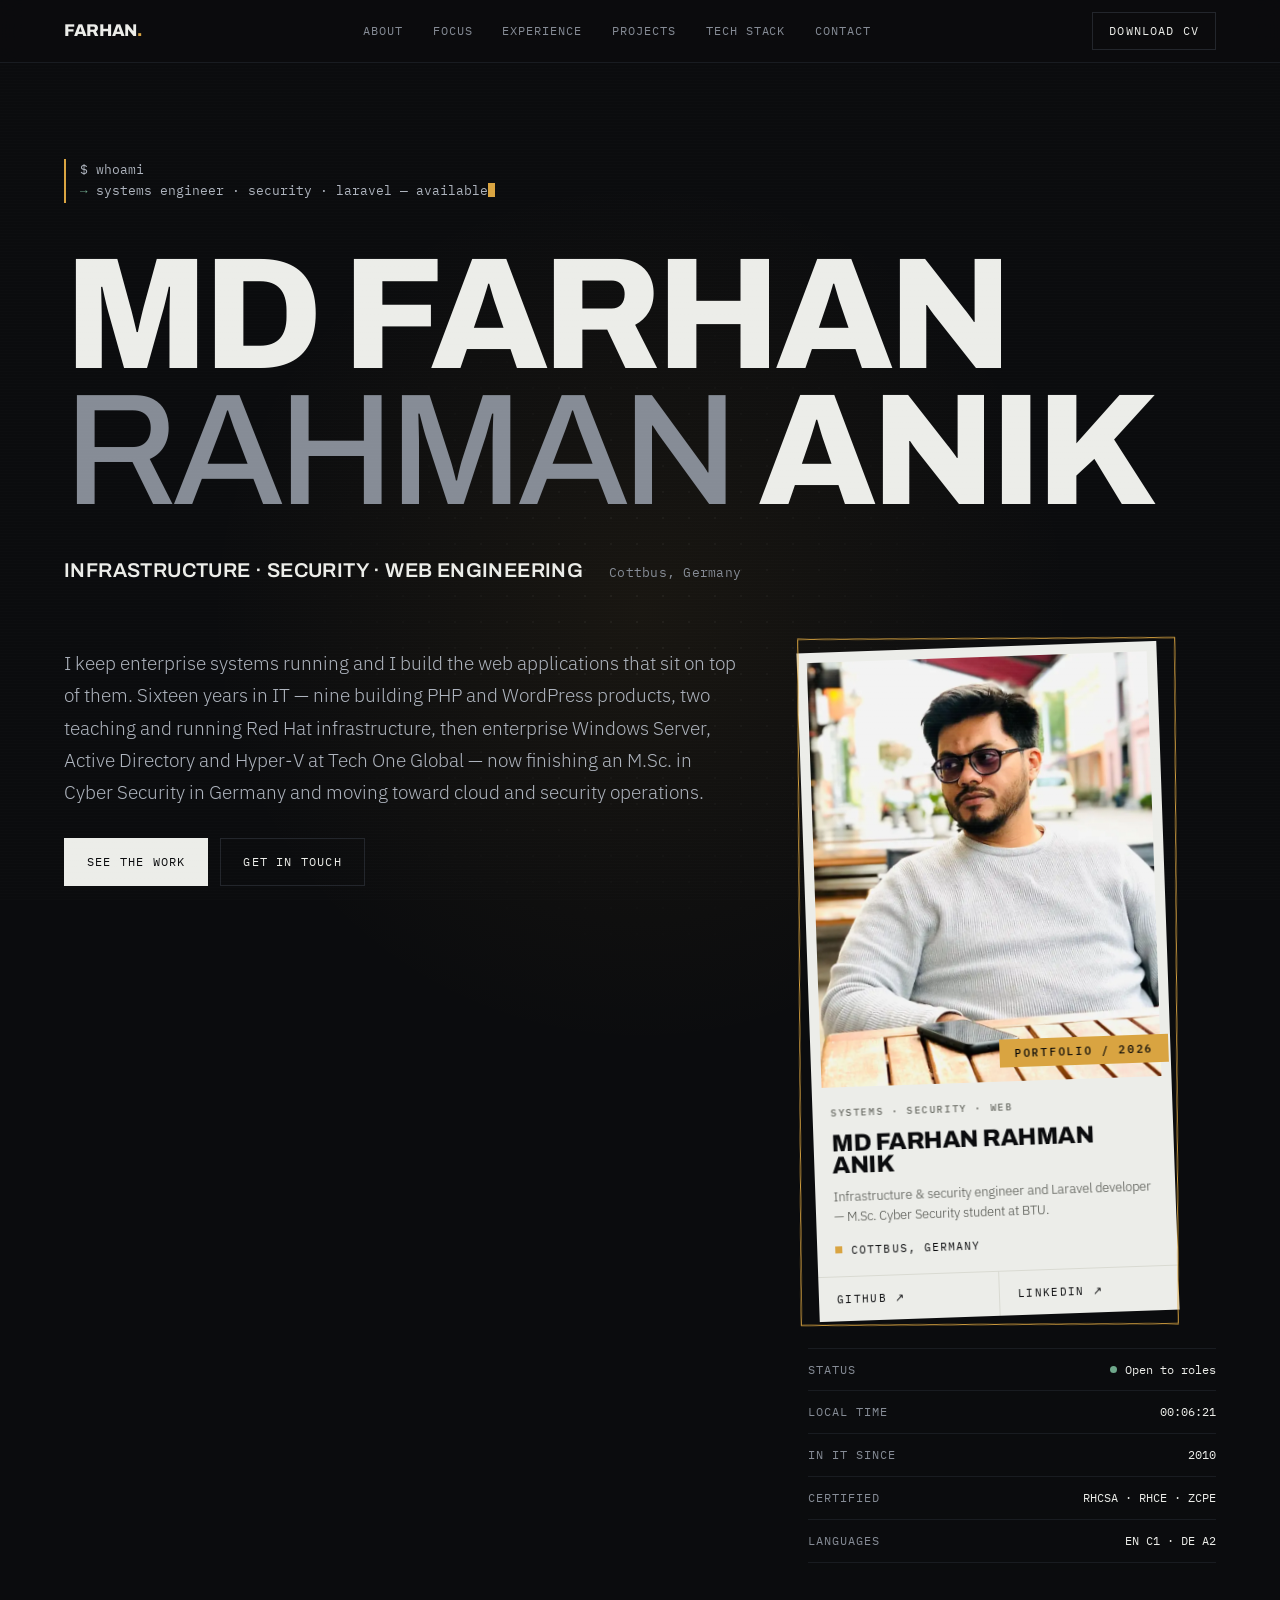
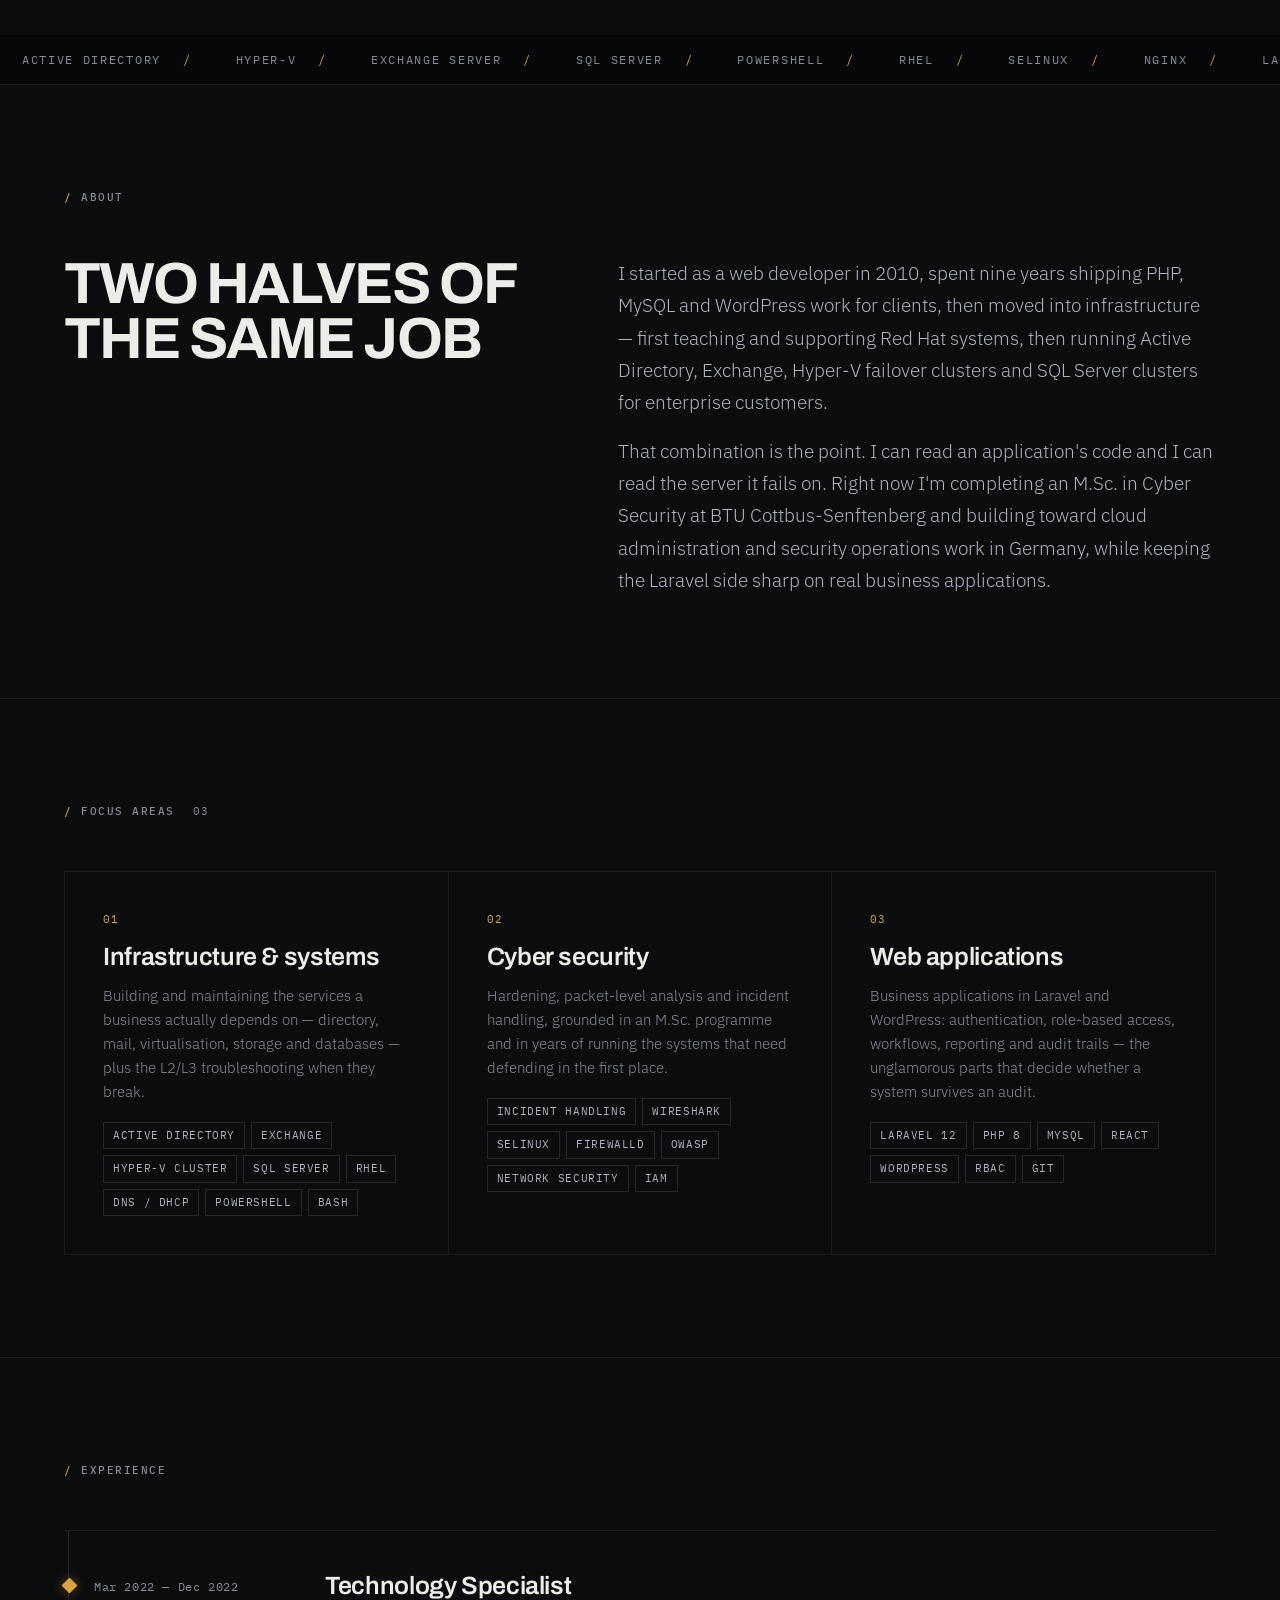
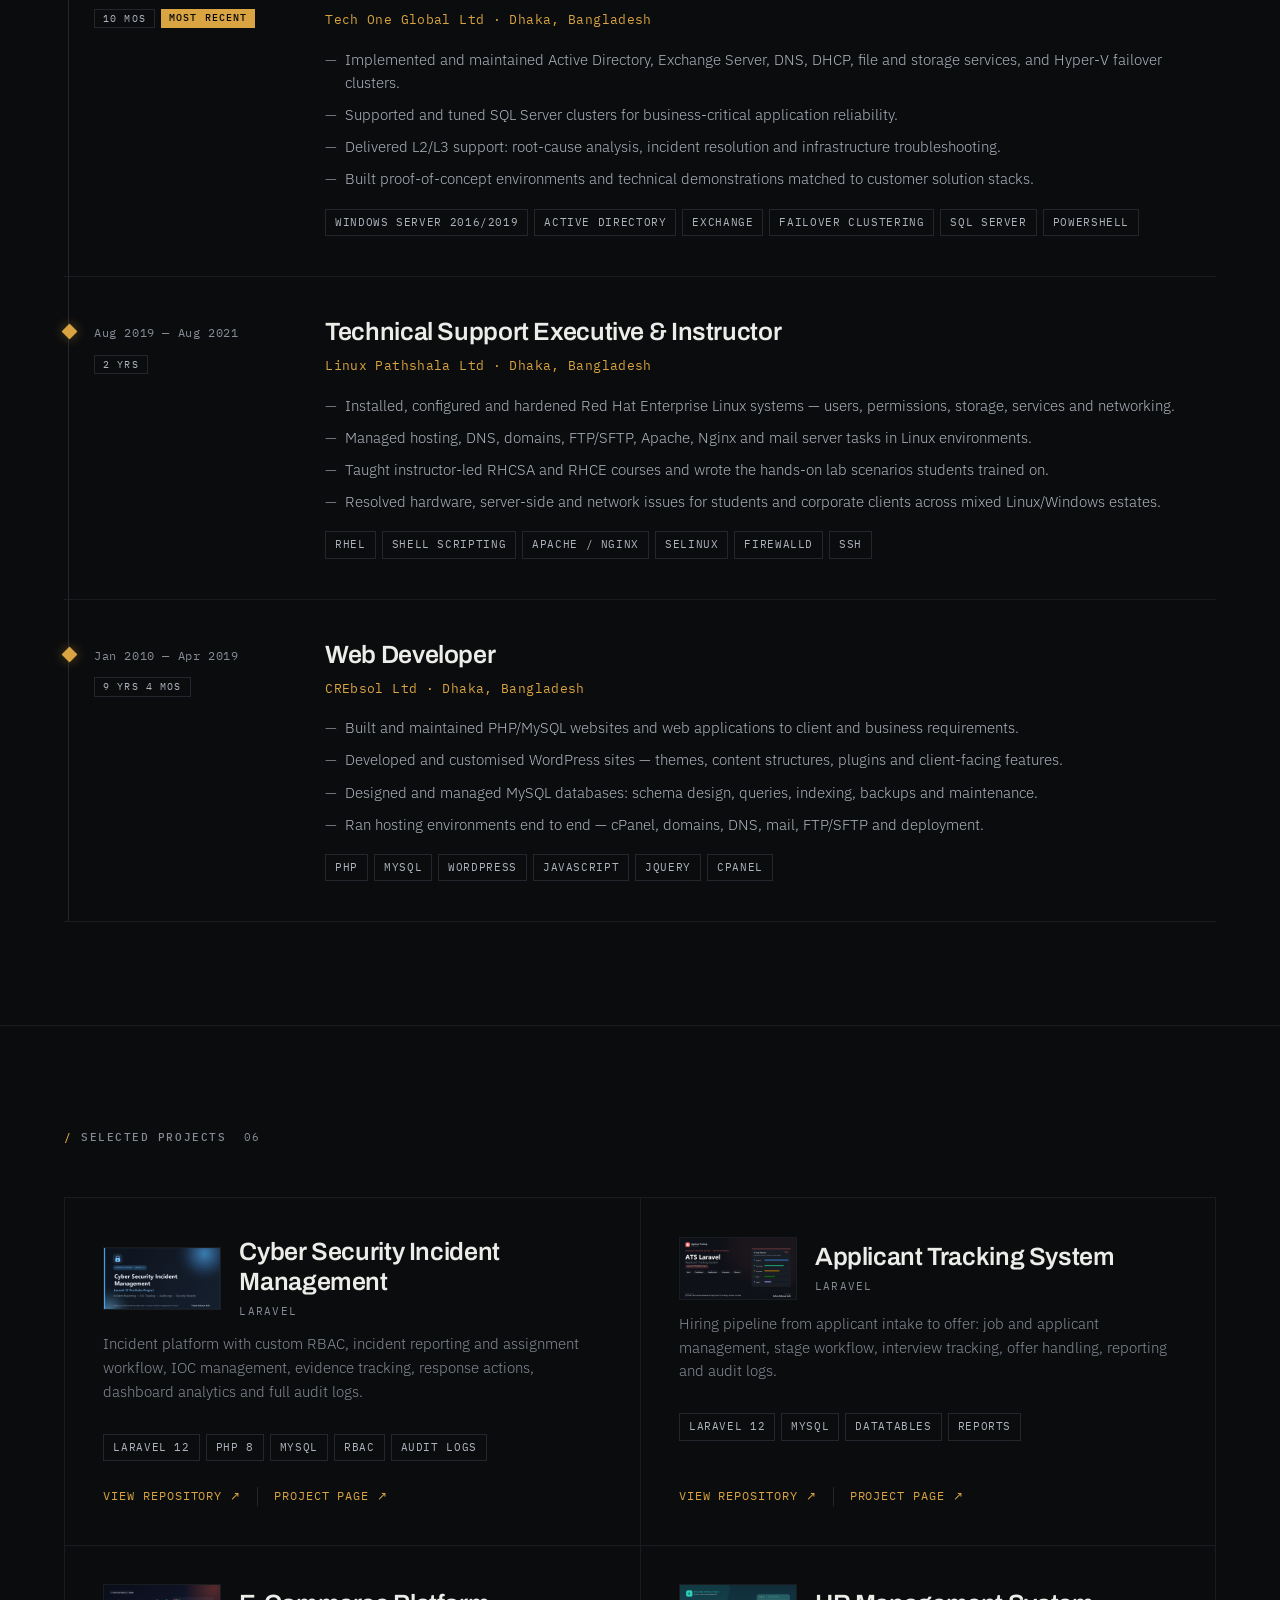
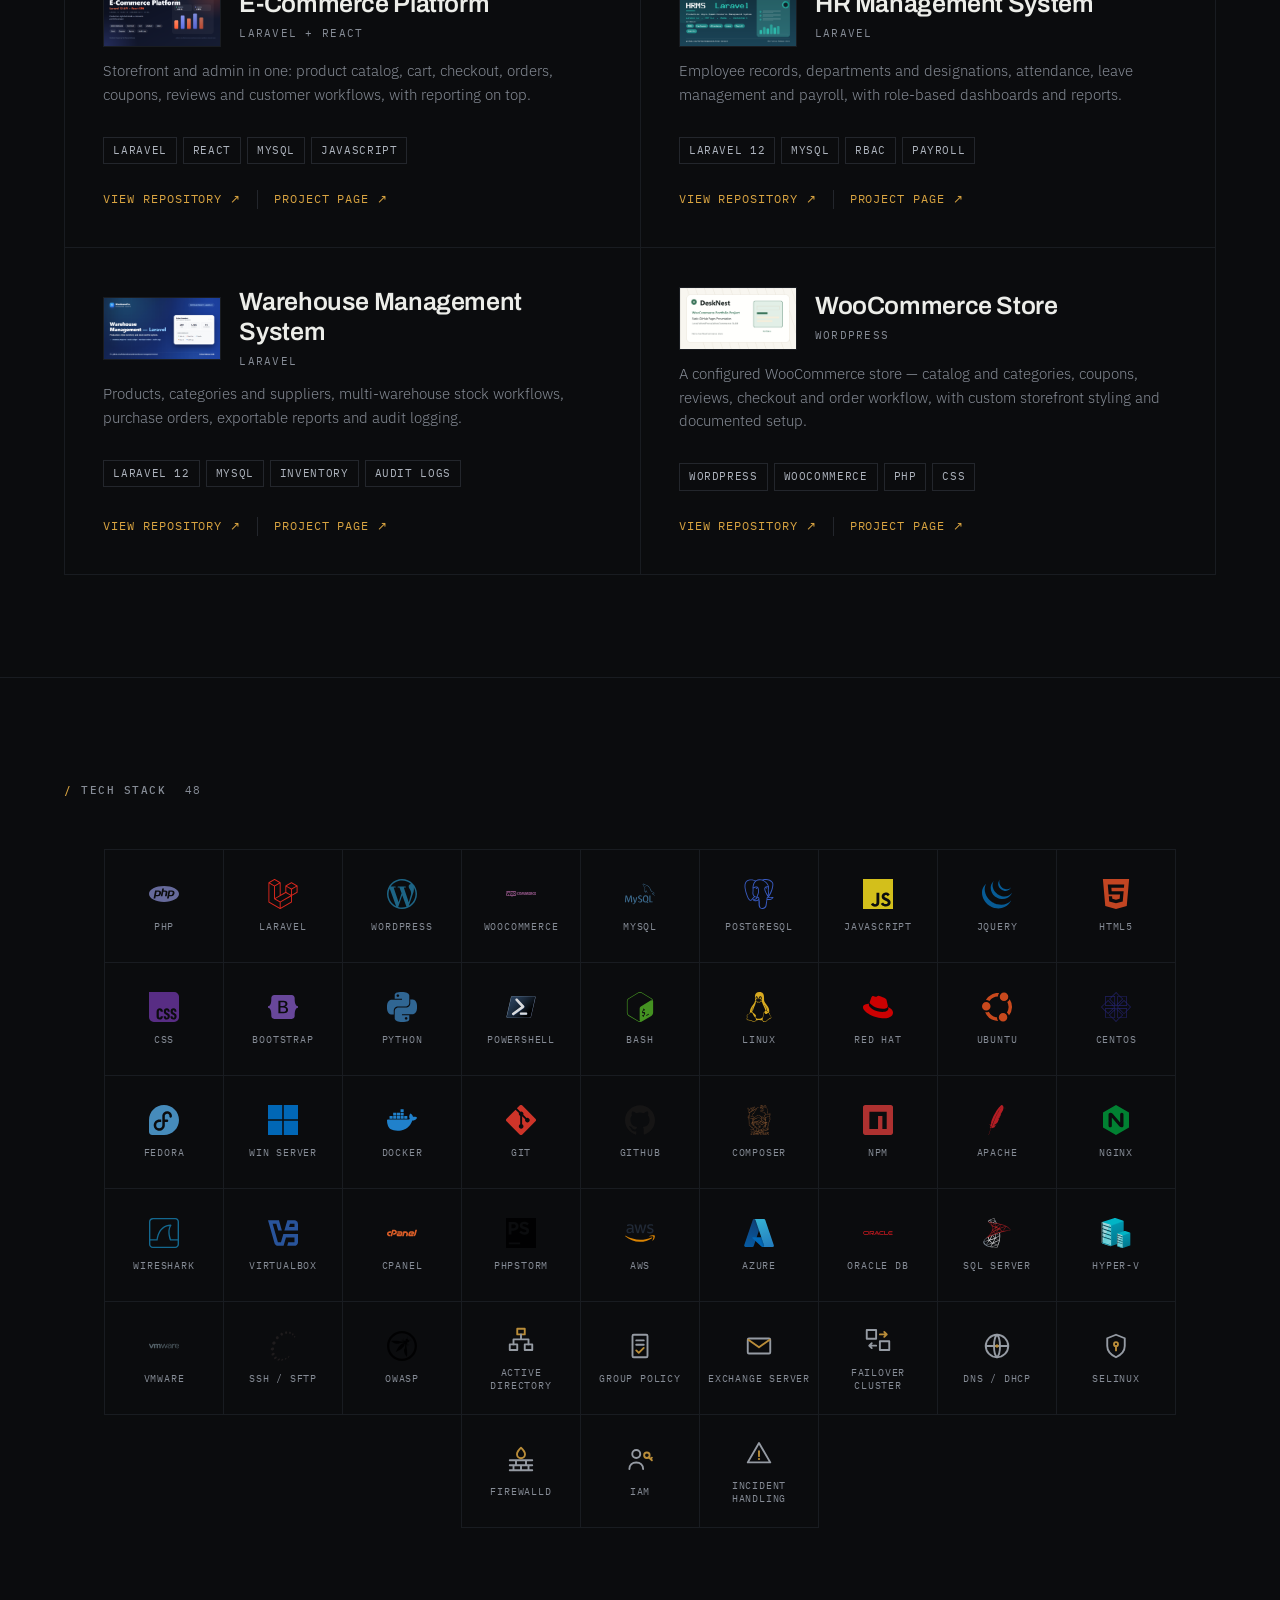
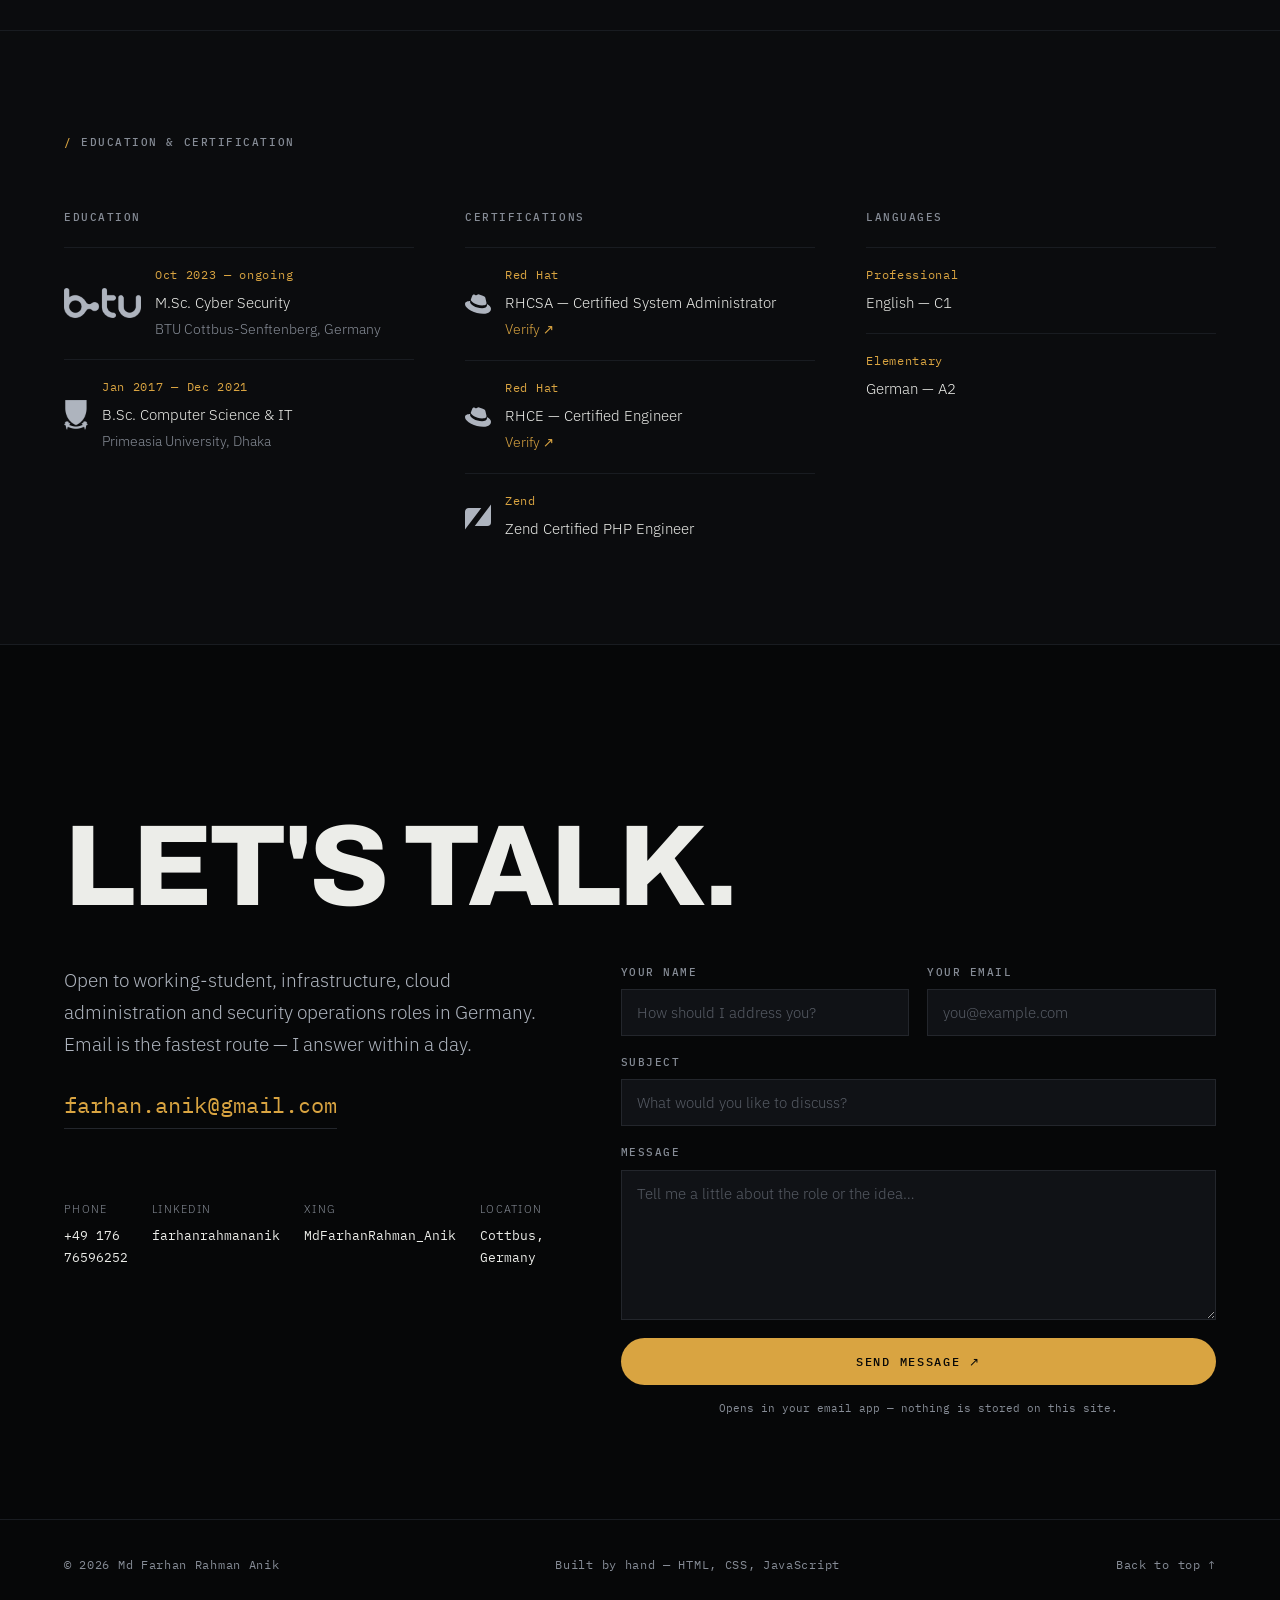
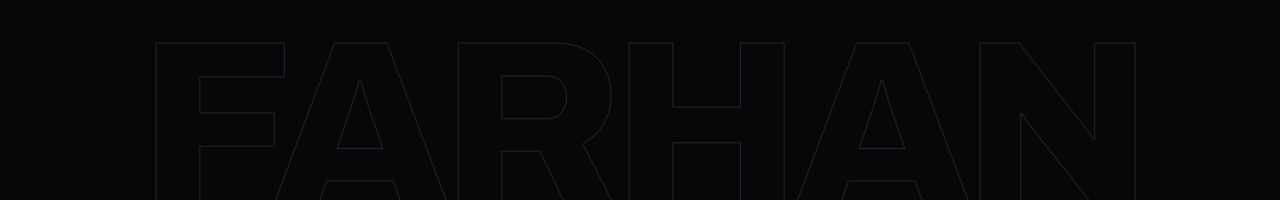
==== commit 1573c1dc: "Self-host all fonts and tech-stack icons — zero third-party requests Download Archivo, IBM Plex Sans" ====
--- a/index.html
+++ b/index.html
@@ -8,9 +8,6 @@
 <link rel="icon" href="assets/favicon.svg" type="image/svg+xml">
 <link rel="icon" href="assets/favicon.ico" sizes="any">
 <link rel="apple-touch-icon" href="assets/apple-touch-icon.png">
-<link rel="preconnect" href="https://fonts.googleapis.com">
-<link rel="preconnect" href="https://fonts.gstatic.com" crossorigin>
-<link href="https://fonts.googleapis.com/css2?family=Archivo:wght@500;600;700;800&family=IBM+Plex+Mono:wght@400;500&family=IBM+Plex+Sans:wght@300;400;500&display=swap" rel="stylesheet">
 <link rel="stylesheet" href="css/style.css">
 </head>
 <body>
@@ -397,197 +394,197 @@
       <div class="stack rv">
         <div class="stack-row">
         <div class="tile" data-cat="web">
-          <img src="https://cdn.simpleicons.org/php" width="30" height="30" loading="lazy" alt="" onerror="this.parentElement.classList.add('noicon')">
+          <img src="assets/images/stack/php.svg" width="30" height="30" loading="lazy" alt="" onerror="this.parentElement.classList.add('noicon')">
           <span class="fb" aria-hidden="true">P</span>
           <span class="lbl">PHP</span>
         </div>
         <div class="tile" data-cat="web">
-          <img src="https://cdn.simpleicons.org/laravel" width="30" height="30" loading="lazy" alt="" onerror="this.parentElement.classList.add('noicon')">
+          <img src="assets/images/stack/laravel.svg" width="30" height="30" loading="lazy" alt="" onerror="this.parentElement.classList.add('noicon')">
           <span class="fb" aria-hidden="true">L</span>
           <span class="lbl">Laravel</span>
         </div>
         <div class="tile" data-cat="web">
-          <img src="https://cdn.simpleicons.org/wordpress" width="30" height="30" loading="lazy" alt="" onerror="this.parentElement.classList.add('noicon')">
+          <img src="assets/images/stack/wordpress.svg" width="30" height="30" loading="lazy" alt="" onerror="this.parentElement.classList.add('noicon')">
           <span class="fb" aria-hidden="true">W</span>
           <span class="lbl">WordPress</span>
         </div>
         <div class="tile" data-cat="web">
-          <img src="https://cdn.simpleicons.org/woocommerce" width="30" height="30" loading="lazy" alt="" onerror="this.parentElement.classList.add('noicon')">
+          <img src="assets/images/stack/woocommerce.svg" width="30" height="30" loading="lazy" alt="" onerror="this.parentElement.classList.add('noicon')">
           <span class="fb" aria-hidden="true">W</span>
           <span class="lbl">WooCommerce</span>
         </div>
         <div class="tile" data-cat="web">
-          <img src="https://cdn.simpleicons.org/mysql" width="30" height="30" loading="lazy" alt="" onerror="this.parentElement.classList.add('noicon')">
+          <img src="assets/images/stack/mysql.svg" width="30" height="30" loading="lazy" alt="" onerror="this.parentElement.classList.add('noicon')">
           <span class="fb" aria-hidden="true">M</span>
           <span class="lbl">MySQL</span>
         </div>
         <div class="tile" data-cat="web">
-          <img src="https://cdn.simpleicons.org/postgresql" width="30" height="30" loading="lazy" alt="" onerror="this.parentElement.classList.add('noicon')">
+          <img src="assets/images/stack/postgresql.svg" width="30" height="30" loading="lazy" alt="" onerror="this.parentElement.classList.add('noicon')">
           <span class="fb" aria-hidden="true">P</span>
           <span class="lbl">PostgreSQL</span>
         </div>
         <div class="tile" data-cat="web">
-          <img src="https://cdn.simpleicons.org/javascript" width="30" height="30" loading="lazy" alt="" onerror="this.parentElement.classList.add('noicon')">
+          <img src="assets/images/stack/javascript.svg" width="30" height="30" loading="lazy" alt="" onerror="this.parentElement.classList.add('noicon')">
           <span class="fb" aria-hidden="true">J</span>
           <span class="lbl">JavaScript</span>
         </div>
         <div class="tile" data-cat="web">
-          <img src="https://cdn.simpleicons.org/jquery" width="30" height="30" loading="lazy" alt="" onerror="this.parentElement.classList.add('noicon')">
+          <img src="assets/images/stack/jquery.svg" width="30" height="30" loading="lazy" alt="" onerror="this.parentElement.classList.add('noicon')">
           <span class="fb" aria-hidden="true">J</span>
           <span class="lbl">jQuery</span>
         </div>
         <div class="tile" data-cat="web">
-          <img src="https://cdn.simpleicons.org/html5" width="30" height="30" loading="lazy" alt="" onerror="this.parentElement.classList.add('noicon')">
+          <img src="assets/images/stack/html5.svg" width="30" height="30" loading="lazy" alt="" onerror="this.parentElement.classList.add('noicon')">
           <span class="fb" aria-hidden="true">H</span>
           <span class="lbl">HTML5</span>
         </div>
         <div class="tile" data-cat="web">
-          <img src="https://cdn.simpleicons.org/css" width="30" height="30" loading="lazy" alt="" onerror="this.parentElement.classList.add('noicon')">
+          <img src="assets/images/stack/css.svg" width="30" height="30" loading="lazy" alt="" onerror="this.parentElement.classList.add('noicon')">
           <span class="fb" aria-hidden="true">C</span>
           <span class="lbl">CSS</span>
         </div>
         <div class="tile" data-cat="web">
-          <img src="https://cdn.simpleicons.org/bootstrap" width="30" height="30" loading="lazy" alt="" onerror="this.parentElement.classList.add('noicon')">
+          <img src="assets/images/stack/bootstrap.svg" width="30" height="30" loading="lazy" alt="" onerror="this.parentElement.classList.add('noicon')">
           <span class="fb" aria-hidden="true">B</span>
           <span class="lbl">Bootstrap</span>
         </div>
         <div class="tile" data-cat="tools">
-          <img src="https://cdn.simpleicons.org/python" width="30" height="30" loading="lazy" alt="" onerror="this.parentElement.classList.add('noicon')">
+          <img src="assets/images/stack/python.svg" width="30" height="30" loading="lazy" alt="" onerror="this.parentElement.classList.add('noicon')">
           <span class="fb" aria-hidden="true">P</span>
           <span class="lbl">Python</span>
         </div>
         <div class="tile" data-cat="systems">
-          <img src="https://cdn.jsdelivr.net/gh/devicons/devicon@latest/icons/powershell/powershell-original.svg" width="30" height="30" loading="lazy" alt="" onerror="this.parentElement.classList.add('noicon')">
+          <img src="assets/images/stack/powershell-original.svg" width="30" height="30" loading="lazy" alt="" onerror="this.parentElement.classList.add('noicon')">
           <span class="fb" aria-hidden="true">P</span>
           <span class="lbl">PowerShell</span>
         </div>
         <div class="tile" data-cat="systems">
-          <img src="https://cdn.simpleicons.org/gnubash" width="30" height="30" loading="lazy" alt="" onerror="this.parentElement.classList.add('noicon')">
+          <img src="assets/images/stack/gnubash.svg" width="30" height="30" loading="lazy" alt="" onerror="this.parentElement.classList.add('noicon')">
           <span class="fb" aria-hidden="true">B</span>
           <span class="lbl">Bash</span>
         </div>
         <div class="tile" data-cat="systems">
-          <img src="https://cdn.simpleicons.org/linux" width="30" height="30" loading="lazy" alt="" onerror="this.parentElement.classList.add('noicon')">
+          <img src="assets/images/stack/linux.svg" width="30" height="30" loading="lazy" alt="" onerror="this.parentElement.classList.add('noicon')">
           <span class="fb" aria-hidden="true">L</span>
           <span class="lbl">Linux</span>
         </div>
         <div class="tile" data-cat="systems">
-          <img src="https://cdn.simpleicons.org/redhat" width="30" height="30" loading="lazy" alt="" onerror="this.parentElement.classList.add('noicon')">
+          <img src="assets/images/stack/redhat.svg" width="30" height="30" loading="lazy" alt="" onerror="this.parentElement.classList.add('noicon')">
           <span class="fb" aria-hidden="true">R</span>
           <span class="lbl">Red Hat</span>
         </div>
         <div class="tile" data-cat="systems">
-          <img src="https://cdn.simpleicons.org/ubuntu" width="30" height="30" loading="lazy" alt="" onerror="this.parentElement.classList.add('noicon')">
+          <img src="assets/images/stack/ubuntu.svg" width="30" height="30" loading="lazy" alt="" onerror="this.parentElement.classList.add('noicon')">
           <span class="fb" aria-hidden="true">U</span>
           <span class="lbl">Ubuntu</span>
         </div>
         <div class="tile" data-cat="systems">
-          <img src="https://cdn.simpleicons.org/centos" width="30" height="30" loading="lazy" alt="" onerror="this.parentElement.classList.add('noicon')">
+          <img src="assets/images/stack/centos.svg" width="30" height="30" loading="lazy" alt="" onerror="this.parentElement.classList.add('noicon')">
           <span class="fb" aria-hidden="true">C</span>
           <span class="lbl">CentOS</span>
         </div>
         <div class="tile" data-cat="systems">
-          <img src="https://cdn.simpleicons.org/fedora" width="30" height="30" loading="lazy" alt="" onerror="this.parentElement.classList.add('noicon')">
+          <img src="assets/images/stack/fedora.svg" width="30" height="30" loading="lazy" alt="" onerror="this.parentElement.classList.add('noicon')">
           <span class="fb" aria-hidden="true">F</span>
           <span class="lbl">Fedora</span>
         </div>
         <div class="tile" data-cat="systems">
-          <img src="https://cdn.jsdelivr.net/gh/devicons/devicon@latest/icons/windows11/windows11-original.svg" width="30" height="30" loading="lazy" alt="" onerror="this.parentElement.classList.add('noicon')">
+          <img src="assets/images/stack/windows11-original.svg" width="30" height="30" loading="lazy" alt="" onerror="this.parentElement.classList.add('noicon')">
           <span class="fb" aria-hidden="true">W</span>
           <span class="lbl">Win Server</span>
         </div>
         <div class="tile" data-cat="tools">
-          <img src="https://cdn.simpleicons.org/docker" width="30" height="30" loading="lazy" alt="" onerror="this.parentElement.classList.add('noicon')">
+          <img src="assets/images/stack/docker.svg" width="30" height="30" loading="lazy" alt="" onerror="this.parentElement.classList.add('noicon')">
           <span class="fb" aria-hidden="true">D</span>
           <span class="lbl">Docker</span>
         </div>
         <div class="tile" data-cat="tools">
-          <img src="https://cdn.simpleicons.org/git" width="30" height="30" loading="lazy" alt="" onerror="this.parentElement.classList.add('noicon')">
+          <img src="assets/images/stack/git.svg" width="30" height="30" loading="lazy" alt="" onerror="this.parentElement.classList.add('noicon')">
           <span class="fb" aria-hidden="true">G</span>
           <span class="lbl">Git</span>
         </div>
         <div class="tile" data-cat="tools">
-          <img src="https://cdn.simpleicons.org/github" width="30" height="30" loading="lazy" alt="" onerror="this.parentElement.classList.add('noicon')">
+          <img src="assets/images/stack/github.svg" width="30" height="30" loading="lazy" alt="" onerror="this.parentElement.classList.add('noicon')">
           <span class="fb" aria-hidden="true">G</span>
           <span class="lbl">GitHub</span>
         </div>
         <div class="tile" data-cat="tools">
-          <img src="https://cdn.simpleicons.org/composer" width="30" height="30" loading="lazy" alt="" onerror="this.parentElement.classList.add('noicon')">
+          <img src="assets/images/stack/composer.svg" width="30" height="30" loading="lazy" alt="" onerror="this.parentElement.classList.add('noicon')">
           <span class="fb" aria-hidden="true">C</span>
           <span class="lbl">Composer</span>
         </div>
         <div class="tile" data-cat="tools">
-          <img src="https://cdn.simpleicons.org/npm" width="30" height="30" loading="lazy" alt="" onerror="this.parentElement.classList.add('noicon')">
+          <img src="assets/images/stack/npm.svg" width="30" height="30" loading="lazy" alt="" onerror="this.parentElement.classList.add('noicon')">
           <span class="fb" aria-hidden="true">N</span>
           <span class="lbl">npm</span>
         </div>
         <div class="tile" data-cat="systems">
-          <img src="https://cdn.simpleicons.org/apache" width="30" height="30" loading="lazy" alt="" onerror="this.parentElement.classList.add('noicon')">
+          <img src="assets/images/stack/apache.svg" width="30" height="30" loading="lazy" alt="" onerror="this.parentElement.classList.add('noicon')">
           <span class="fb" aria-hidden="true">A</span>
           <span class="lbl">Apache</span>
         </div>
         <div class="tile" data-cat="systems">
-          <img src="https://cdn.simpleicons.org/nginx" width="30" height="30" loading="lazy" alt="" onerror="this.parentElement.classList.add('noicon')">
+          <img src="assets/images/stack/nginx.svg" width="30" height="30" loading="lazy" alt="" onerror="this.parentElement.classList.add('noicon')">
           <span class="fb" aria-hidden="true">N</span>
           <span class="lbl">Nginx</span>
         </div>
         <div class="tile" data-cat="security">
-          <img src="https://cdn.simpleicons.org/wireshark" width="30" height="30" loading="lazy" alt="" onerror="this.parentElement.classList.add('noicon')">
+          <img src="assets/images/stack/wireshark.svg" width="30" height="30" loading="lazy" alt="" onerror="this.parentElement.classList.add('noicon')">
           <span class="fb" aria-hidden="true">W</span>
           <span class="lbl">Wireshark</span>
         </div>
         <div class="tile" data-cat="tools">
-          <img src="https://cdn.simpleicons.org/virtualbox" width="30" height="30" loading="lazy" alt="" onerror="this.parentElement.classList.add('noicon')">
+          <img src="assets/images/stack/virtualbox.svg" width="30" height="30" loading="lazy" alt="" onerror="this.parentElement.classList.add('noicon')">
           <span class="fb" aria-hidden="true">V</span>
           <span class="lbl">VirtualBox</span>
         </div>
         <div class="tile" data-cat="tools">
-          <img src="https://cdn.simpleicons.org/cpanel" width="30" height="30" loading="lazy" alt="" onerror="this.parentElement.classList.add('noicon')">
+          <img src="assets/images/stack/cpanel.svg" width="30" height="30" loading="lazy" alt="" onerror="this.parentElement.classList.add('noicon')">
           <span class="fb" aria-hidden="true">C</span>
           <span class="lbl">cPanel</span>
         </div>
         <div class="tile" data-cat="tools">
-          <img src="https://cdn.simpleicons.org/phpstorm" width="30" height="30" loading="lazy" alt="" onerror="this.parentElement.classList.add('noicon')">
+          <img src="assets/images/stack/phpstorm.svg" width="30" height="30" loading="lazy" alt="" onerror="this.parentElement.classList.add('noicon')">
           <span class="fb" aria-hidden="true">P</span>
           <span class="lbl">PhpStorm</span>
         </div>
         <div class="tile" data-cat="cloud">
-          <img src="https://cdn.jsdelivr.net/gh/devicons/devicon@latest/icons/amazonwebservices/amazonwebservices-original-wordmark.svg" width="46" height="30" loading="lazy" alt="" onerror="this.parentElement.classList.add('noicon')">
+          <img src="assets/images/stack/amazonwebservices-original-wordmark.svg" width="46" height="30" loading="lazy" alt="" onerror="this.parentElement.classList.add('noicon')">
           <span class="fb" aria-hidden="true">A</span>
           <span class="lbl">AWS</span>
         </div>
         <div class="tile" data-cat="cloud">
-          <img src="https://cdn.jsdelivr.net/gh/devicons/devicon@latest/icons/azure/azure-original.svg" width="30" height="30" loading="lazy" alt="" onerror="this.parentElement.classList.add('noicon')">
+          <img src="assets/images/stack/azure-original.svg" width="30" height="30" loading="lazy" alt="" onerror="this.parentElement.classList.add('noicon')">
           <span class="fb" aria-hidden="true">AZ</span>
           <span class="lbl">Azure</span>
         </div>
         <div class="tile" data-cat="cloud">
-          <img src="https://cdn.jsdelivr.net/gh/devicons/devicon@latest/icons/oracle/oracle-original.svg" width="40" height="30" loading="lazy" alt="" onerror="this.parentElement.classList.add('noicon')">
+          <img src="assets/images/stack/oracle-original.svg" width="40" height="30" loading="lazy" alt="" onerror="this.parentElement.classList.add('noicon')">
           <span class="fb" aria-hidden="true">O</span>
           <span class="lbl">Oracle DB</span>
         </div>
         <div class="tile" data-cat="cloud">
-          <img src="https://cdn.jsdelivr.net/gh/devicons/devicon@latest/icons/microsoftsqlserver/microsoftsqlserver-original.svg" width="30" height="30" loading="lazy" alt="" onerror="this.parentElement.classList.add('noicon')">
+          <img src="assets/images/stack/microsoftsqlserver-original.svg" width="30" height="30" loading="lazy" alt="" onerror="this.parentElement.classList.add('noicon')">
           <span class="fb" aria-hidden="true">SQL</span>
           <span class="lbl">SQL Server</span>
         </div>
         <div class="tile" data-cat="cloud">
-          <img src="https://cdn.jsdelivr.net/gh/devicons/devicon@latest/icons/hyperv/hyperv-original.svg" width="30" height="30" loading="lazy" alt="" onerror="this.parentElement.classList.add('noicon')">
+          <img src="assets/images/stack/hyperv-original.svg" width="30" height="30" loading="lazy" alt="" onerror="this.parentElement.classList.add('noicon')">
           <span class="fb" aria-hidden="true">HV</span>
           <span class="lbl">Hyper-V</span>
         </div>
         <div class="tile" data-cat="cloud">
-          <img src="https://cdn.simpleicons.org/vmware" width="30" height="30" loading="lazy" alt="" onerror="this.parentElement.classList.add('noicon')">
+          <img src="assets/images/stack/vmware.svg" width="30" height="30" loading="lazy" alt="" onerror="this.parentElement.classList.add('noicon')">
           <span class="fb" aria-hidden="true">VM</span>
           <span class="lbl">VMware</span>
         </div>
         <div class="tile" data-cat="systems">
-          <img src="https://cdn.jsdelivr.net/gh/devicons/devicon@latest/icons/ssh/ssh-original.svg" width="40" height="30" loading="lazy" alt="" onerror="this.parentElement.classList.add('noicon')">
+          <img src="assets/images/stack/ssh-original.svg" width="40" height="30" loading="lazy" alt="" onerror="this.parentElement.classList.add('noicon')">
           <span class="fb" aria-hidden="true">SSH</span>
           <span class="lbl">SSH&nbsp;/&nbsp;SFTP</span>
         </div>
         <div class="tile" data-cat="security">
-          <img src="https://cdn.simpleicons.org/owasp" width="30" height="30" loading="lazy" alt="" onerror="this.parentElement.classList.add('noicon')">
+          <img src="assets/images/stack/owasp.svg" width="30" height="30" loading="lazy" alt="" onerror="this.parentElement.classList.add('noicon')">
           <span class="fb" aria-hidden="true">OW</span>
           <span class="lbl">OWASP</span>
         </div>
@@ -666,7 +663,7 @@
           <span class="eyebrow">Certifications</span>
           <div class="cred-item">
             <div class="cred-logo-row">
-              <img src="https://cdn.simpleicons.org/redhat/AEB4BE" width="26" height="26" loading="lazy" alt="Red Hat logo" class="cred-logo">
+              <img src="assets/images/stack/redhat-AEB4BE.svg" width="26" height="26" loading="lazy" alt="Red Hat logo" class="cred-logo">
               <div>
                 <div class="cred-when">Red Hat</div>
                 <div class="cred-what">RHCSA — Certified System Administrator</div>
@@ -676,7 +673,7 @@
           </div>
           <div class="cred-item">
             <div class="cred-logo-row">
-              <img src="https://cdn.simpleicons.org/redhat/AEB4BE" width="26" height="26" loading="lazy" alt="Red Hat logo" class="cred-logo">
+              <img src="assets/images/stack/redhat-AEB4BE.svg" width="26" height="26" loading="lazy" alt="Red Hat logo" class="cred-logo">
               <div>
                 <div class="cred-when">Red Hat</div>
                 <div class="cred-what">RHCE — Certified Engineer</div>
@@ -686,7 +683,7 @@
           </div>
           <div class="cred-item">
             <div class="cred-logo-row">
-              <img src="https://cdn.simpleicons.org/zend/AEB4BE" width="26" height="26" loading="lazy" alt="Zend logo" class="cred-logo">
+              <img src="assets/images/stack/zend-AEB4BE.svg" width="26" height="26" loading="lazy" alt="Zend logo" class="cred-logo">
               <div>
                 <div class="cred-when">Zend</div>
                 <div class="cred-what">Zend Certified PHP Engineer</div>
--- a/css/style.css
+++ b/css/style.css
@@ -1,3 +1,150 @@
+/* ============================================================
+   FONTS — self-hosted, latin + latin-ext subsets only
+   ============================================================ */
+@font-face {
+  font-family: 'Archivo';
+  font-style: normal;
+  font-weight: 500;
+  font-display: swap;
+  src: url('../assets/fonts/archivo-500-latin-ext.woff2') format('woff2');
+  unicode-range: U+0100-02BA, U+02BD-02C5, U+02C7-02CC, U+02CE-02D7, U+02DD-02FF, U+0304, U+0308, U+0329, U+1D00-1DBF, U+1E00-1E9F, U+1EF2-1EFF, U+2020, U+20A0-20AB, U+20AD-20C0, U+2113, U+2C60-2C7F, U+A720-A7FF;
+}
+@font-face {
+  font-family: 'Archivo';
+  font-style: normal;
+  font-weight: 500;
+  font-display: swap;
+  src: url('../assets/fonts/archivo-500-latin.woff2') format('woff2');
+  unicode-range: U+0000-00FF, U+0131, U+0152-0153, U+02BB-02BC, U+02C6, U+02DA, U+02DC, U+0304, U+0308, U+0329, U+2000-206F, U+20AC, U+2122, U+2191, U+2193, U+2212, U+2215, U+FEFF, U+FFFD;
+}
+@font-face {
+  font-family: 'Archivo';
+  font-style: normal;
+  font-weight: 600;
+  font-display: swap;
+  src: url('../assets/fonts/archivo-500-latin-ext.woff2') format('woff2');
+  unicode-range: U+0100-02BA, U+02BD-02C5, U+02C7-02CC, U+02CE-02D7, U+02DD-02FF, U+0304, U+0308, U+0329, U+1D00-1DBF, U+1E00-1E9F, U+1EF2-1EFF, U+2020, U+20A0-20AB, U+20AD-20C0, U+2113, U+2C60-2C7F, U+A720-A7FF;
+}
+@font-face {
+  font-family: 'Archivo';
+  font-style: normal;
+  font-weight: 600;
+  font-display: swap;
+  src: url('../assets/fonts/archivo-500-latin.woff2') format('woff2');
+  unicode-range: U+0000-00FF, U+0131, U+0152-0153, U+02BB-02BC, U+02C6, U+02DA, U+02DC, U+0304, U+0308, U+0329, U+2000-206F, U+20AC, U+2122, U+2191, U+2193, U+2212, U+2215, U+FEFF, U+FFFD;
+}
+@font-face {
+  font-family: 'Archivo';
+  font-style: normal;
+  font-weight: 700;
+  font-display: swap;
+  src: url('../assets/fonts/archivo-500-latin-ext.woff2') format('woff2');
+  unicode-range: U+0100-02BA, U+02BD-02C5, U+02C7-02CC, U+02CE-02D7, U+02DD-02FF, U+0304, U+0308, U+0329, U+1D00-1DBF, U+1E00-1E9F, U+1EF2-1EFF, U+2020, U+20A0-20AB, U+20AD-20C0, U+2113, U+2C60-2C7F, U+A720-A7FF;
+}
+@font-face {
+  font-family: 'Archivo';
+  font-style: normal;
+  font-weight: 700;
+  font-display: swap;
+  src: url('../assets/fonts/archivo-500-latin.woff2') format('woff2');
+  unicode-range: U+0000-00FF, U+0131, U+0152-0153, U+02BB-02BC, U+02C6, U+02DA, U+02DC, U+0304, U+0308, U+0329, U+2000-206F, U+20AC, U+2122, U+2191, U+2193, U+2212, U+2215, U+FEFF, U+FFFD;
+}
+@font-face {
+  font-family: 'Archivo';
+  font-style: normal;
+  font-weight: 800;
+  font-display: swap;
+  src: url('../assets/fonts/archivo-500-latin-ext.woff2') format('woff2');
+  unicode-range: U+0100-02BA, U+02BD-02C5, U+02C7-02CC, U+02CE-02D7, U+02DD-02FF, U+0304, U+0308, U+0329, U+1D00-1DBF, U+1E00-1E9F, U+1EF2-1EFF, U+2020, U+20A0-20AB, U+20AD-20C0, U+2113, U+2C60-2C7F, U+A720-A7FF;
+}
+@font-face {
+  font-family: 'Archivo';
+  font-style: normal;
+  font-weight: 800;
+  font-display: swap;
+  src: url('../assets/fonts/archivo-500-latin.woff2') format('woff2');
+  unicode-range: U+0000-00FF, U+0131, U+0152-0153, U+02BB-02BC, U+02C6, U+02DA, U+02DC, U+0304, U+0308, U+0329, U+2000-206F, U+20AC, U+2122, U+2191, U+2193, U+2212, U+2215, U+FEFF, U+FFFD;
+}
+@font-face {
+  font-family: 'IBM Plex Mono';
+  font-style: normal;
+  font-weight: 400;
+  font-display: swap;
+  src: url('../assets/fonts/ibm-plex-mono-400-latin-ext.woff2') format('woff2');
+  unicode-range: U+0100-02BA, U+02BD-02C5, U+02C7-02CC, U+02CE-02D7, U+02DD-02FF, U+0304, U+0308, U+0329, U+1D00-1DBF, U+1E00-1E9F, U+1EF2-1EFF, U+2020, U+20A0-20AB, U+20AD-20C0, U+2113, U+2C60-2C7F, U+A720-A7FF;
+}
+@font-face {
+  font-family: 'IBM Plex Mono';
+  font-style: normal;
+  font-weight: 400;
+  font-display: swap;
+  src: url('../assets/fonts/ibm-plex-mono-400-latin.woff2') format('woff2');
+  unicode-range: U+0000-00FF, U+0131, U+0152-0153, U+02BB-02BC, U+02C6, U+02DA, U+02DC, U+0304, U+0308, U+0329, U+2000-206F, U+20AC, U+2122, U+2191, U+2193, U+2212, U+2215, U+FEFF, U+FFFD;
+}
+@font-face {
+  font-family: 'IBM Plex Mono';
+  font-style: normal;
+  font-weight: 500;
+  font-display: swap;
+  src: url('../assets/fonts/ibm-plex-mono-500-latin-ext.woff2') format('woff2');
+  unicode-range: U+0100-02BA, U+02BD-02C5, U+02C7-02CC, U+02CE-02D7, U+02DD-02FF, U+0304, U+0308, U+0329, U+1D00-1DBF, U+1E00-1E9F, U+1EF2-1EFF, U+2020, U+20A0-20AB, U+20AD-20C0, U+2113, U+2C60-2C7F, U+A720-A7FF;
+}
+@font-face {
+  font-family: 'IBM Plex Mono';
+  font-style: normal;
+  font-weight: 500;
+  font-display: swap;
+  src: url('../assets/fonts/ibm-plex-mono-500-latin.woff2') format('woff2');
+  unicode-range: U+0000-00FF, U+0131, U+0152-0153, U+02BB-02BC, U+02C6, U+02DA, U+02DC, U+0304, U+0308, U+0329, U+2000-206F, U+20AC, U+2122, U+2191, U+2193, U+2212, U+2215, U+FEFF, U+FFFD;
+}
+@font-face {
+  font-family: 'IBM Plex Sans';
+  font-style: normal;
+  font-weight: 300;
+  font-display: swap;
+  src: url('../assets/fonts/ibm-plex-sans-300-latin-ext.woff2') format('woff2');
+  unicode-range: U+0100-02BA, U+02BD-02C5, U+02C7-02CC, U+02CE-02D7, U+02DD-02FF, U+0304, U+0308, U+0329, U+1D00-1DBF, U+1E00-1E9F, U+1EF2-1EFF, U+2020, U+20A0-20AB, U+20AD-20C0, U+2113, U+2C60-2C7F, U+A720-A7FF;
+}
+@font-face {
+  font-family: 'IBM Plex Sans';
+  font-style: normal;
+  font-weight: 300;
+  font-display: swap;
+  src: url('../assets/fonts/ibm-plex-sans-300-latin.woff2') format('woff2');
+  unicode-range: U+0000-00FF, U+0131, U+0152-0153, U+02BB-02BC, U+02C6, U+02DA, U+02DC, U+0304, U+0308, U+0329, U+2000-206F, U+20AC, U+2122, U+2191, U+2193, U+2212, U+2215, U+FEFF, U+FFFD;
+}
+@font-face {
+  font-family: 'IBM Plex Sans';
+  font-style: normal;
+  font-weight: 400;
+  font-display: swap;
+  src: url('../assets/fonts/ibm-plex-sans-300-latin-ext.woff2') format('woff2');
+  unicode-range: U+0100-02BA, U+02BD-02C5, U+02C7-02CC, U+02CE-02D7, U+02DD-02FF, U+0304, U+0308, U+0329, U+1D00-1DBF, U+1E00-1E9F, U+1EF2-1EFF, U+2020, U+20A0-20AB, U+20AD-20C0, U+2113, U+2C60-2C7F, U+A720-A7FF;
+}
+@font-face {
+  font-family: 'IBM Plex Sans';
+  font-style: normal;
+  font-weight: 400;
+  font-display: swap;
+  src: url('../assets/fonts/ibm-plex-sans-300-latin.woff2') format('woff2');
+  unicode-range: U+0000-00FF, U+0131, U+0152-0153, U+02BB-02BC, U+02C6, U+02DA, U+02DC, U+0304, U+0308, U+0329, U+2000-206F, U+20AC, U+2122, U+2191, U+2193, U+2212, U+2215, U+FEFF, U+FFFD;
+}
+@font-face {
+  font-family: 'IBM Plex Sans';
+  font-style: normal;
+  font-weight: 500;
+  font-display: swap;
+  src: url('../assets/fonts/ibm-plex-sans-300-latin-ext.woff2') format('woff2');
+  unicode-range: U+0100-02BA, U+02BD-02C5, U+02C7-02CC, U+02CE-02D7, U+02DD-02FF, U+0304, U+0308, U+0329, U+1D00-1DBF, U+1E00-1E9F, U+1EF2-1EFF, U+2020, U+20A0-20AB, U+20AD-20C0, U+2113, U+2C60-2C7F, U+A720-A7FF;
+}
+@font-face {
+  font-family: 'IBM Plex Sans';
+  font-style: normal;
+  font-weight: 500;
+  font-display: swap;
+  src: url('../assets/fonts/ibm-plex-sans-300-latin.woff2') format('woff2');
+  unicode-range: U+0000-00FF, U+0131, U+0152-0153, U+02BB-02BC, U+02C6, U+02DA, U+02DC, U+0304, U+0308, U+0329, U+2000-206F, U+20AC, U+2122, U+2191, U+2193, U+2212, U+2215, U+FEFF, U+FFFD;
+}
 /* ============================================================
    TOKENS
    ============================================================ */
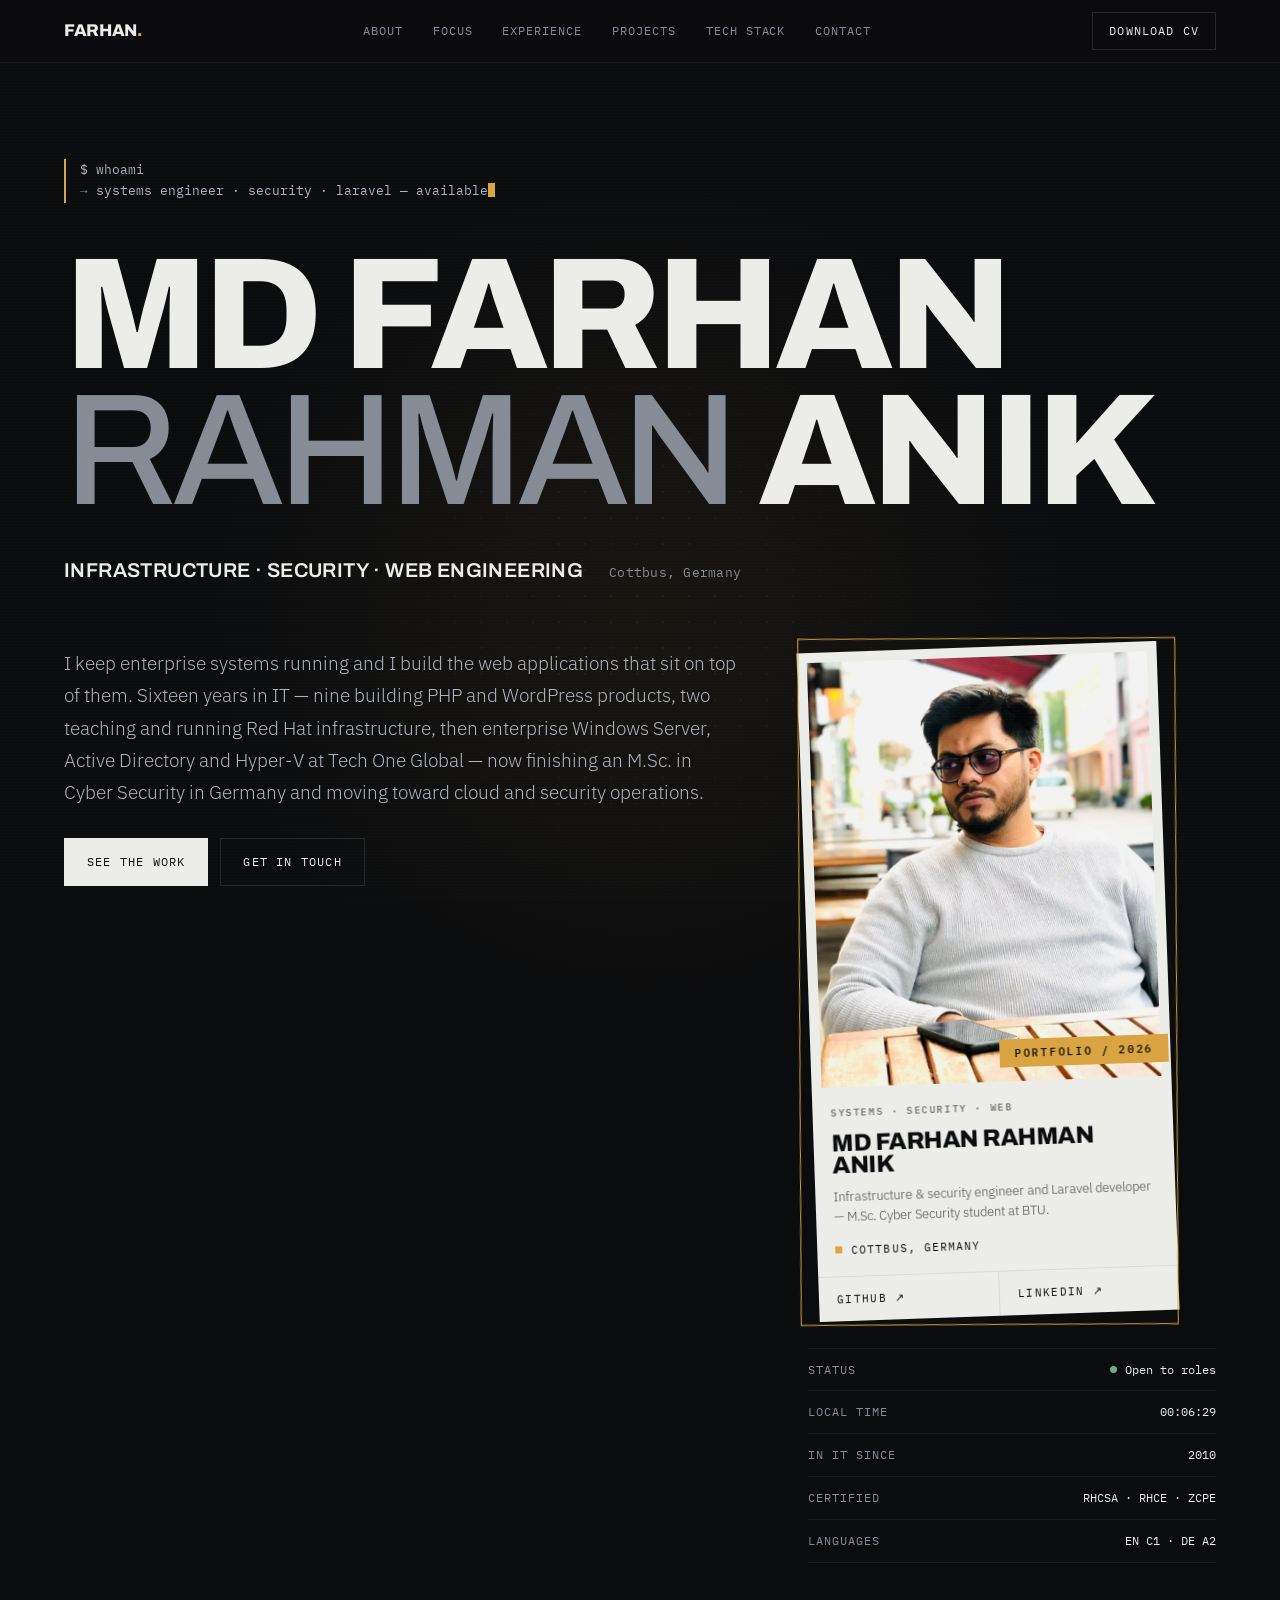
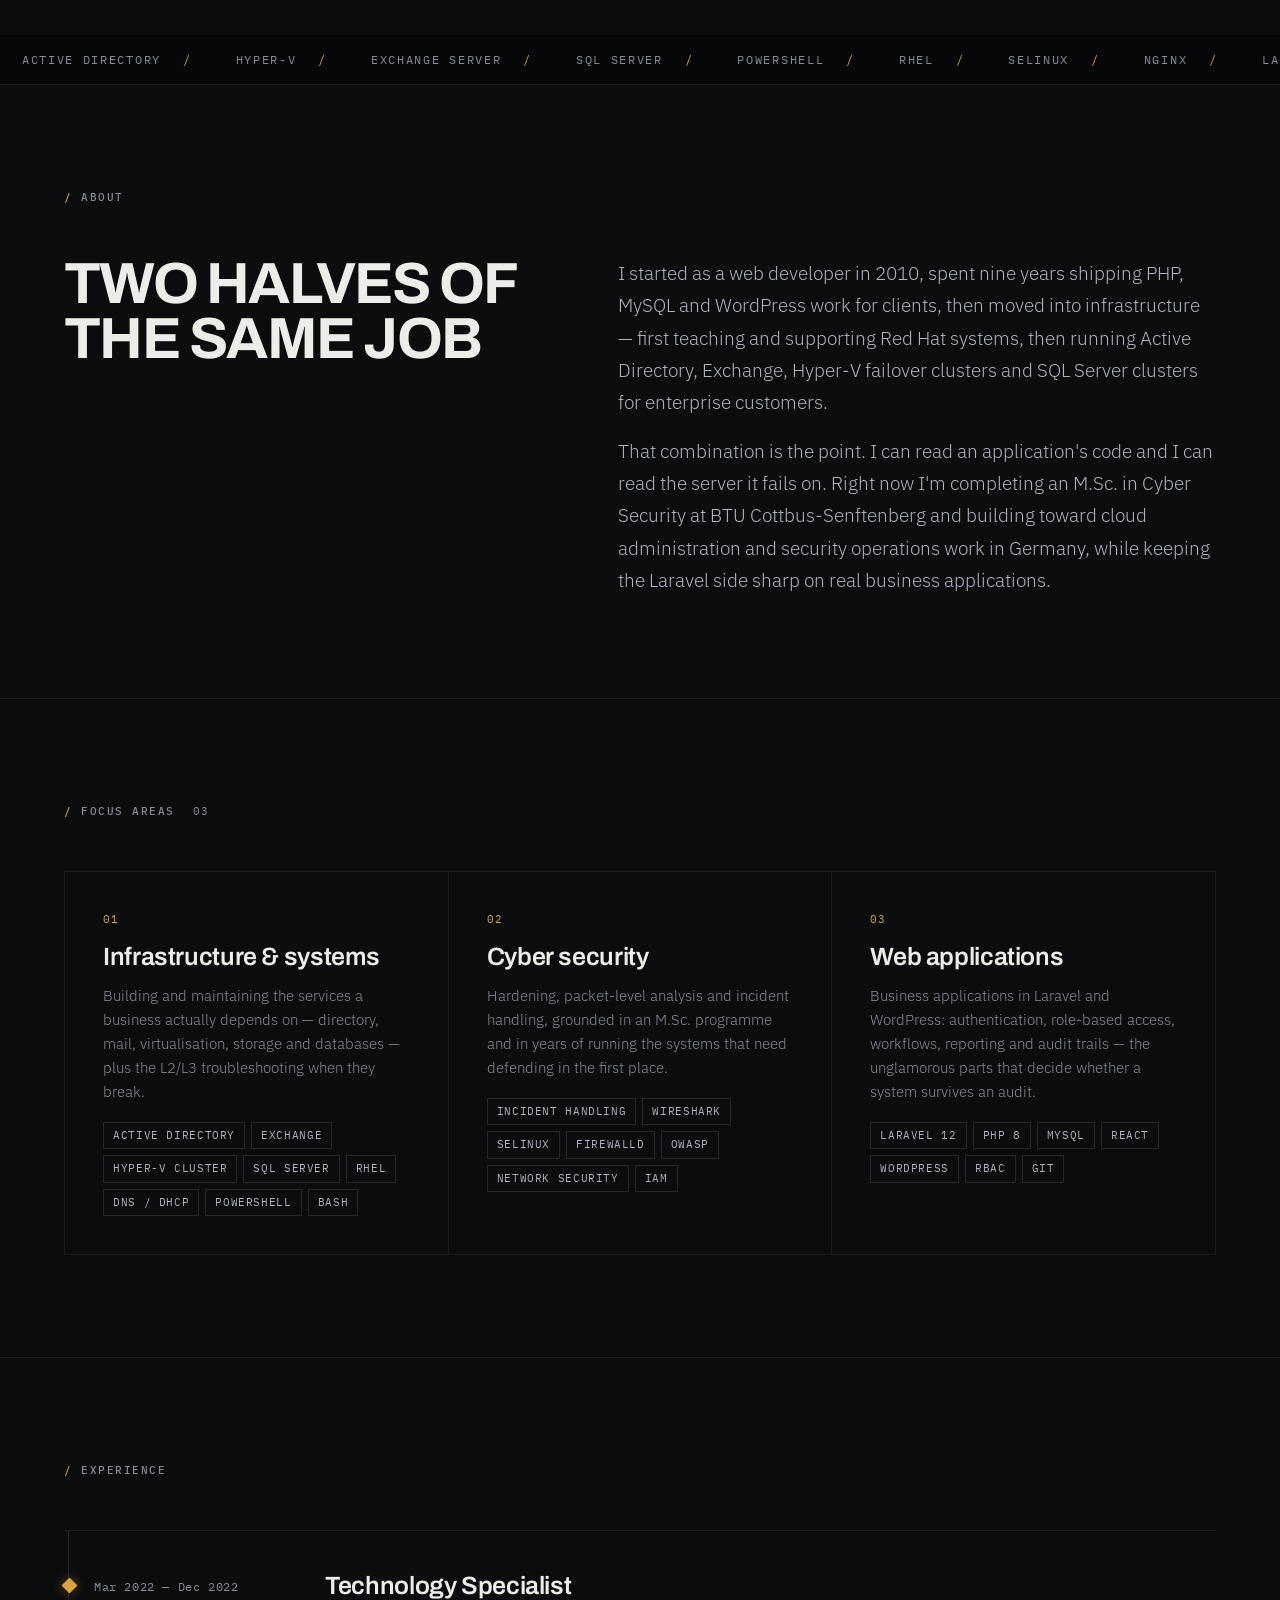
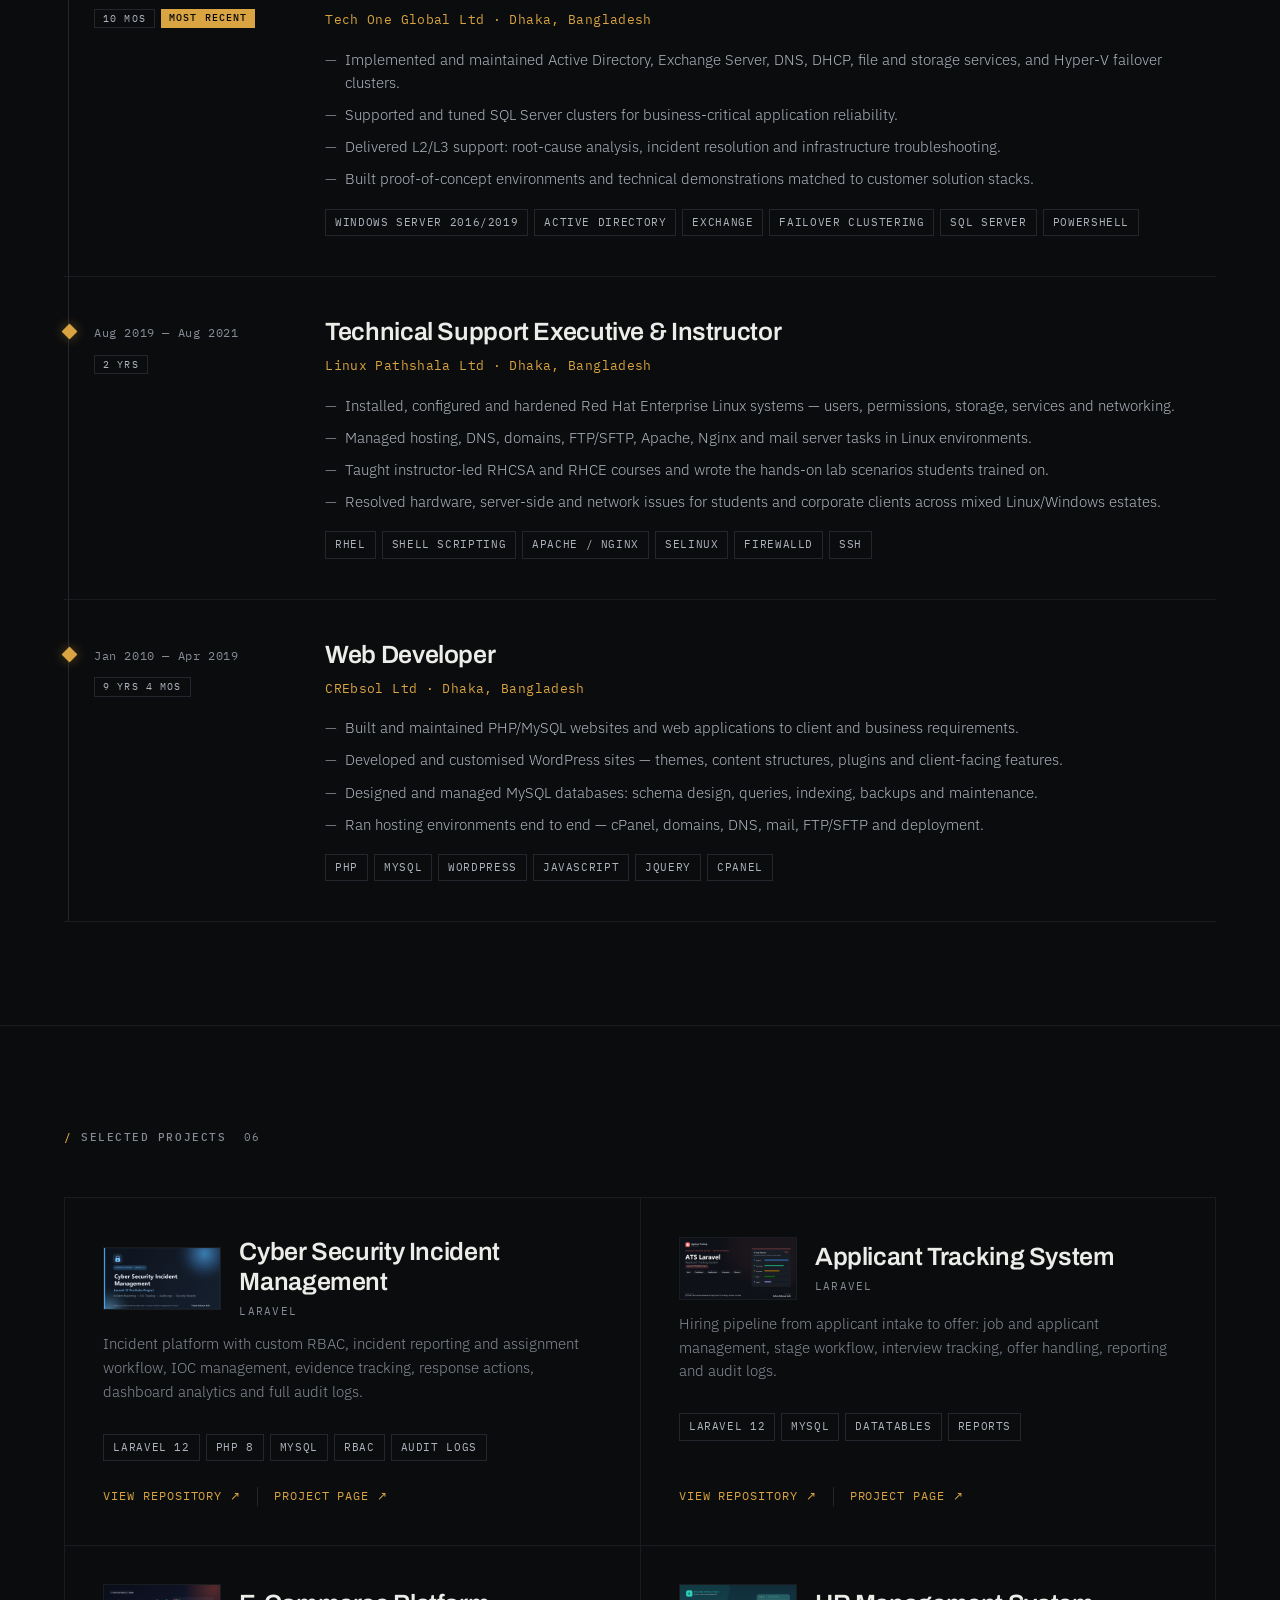
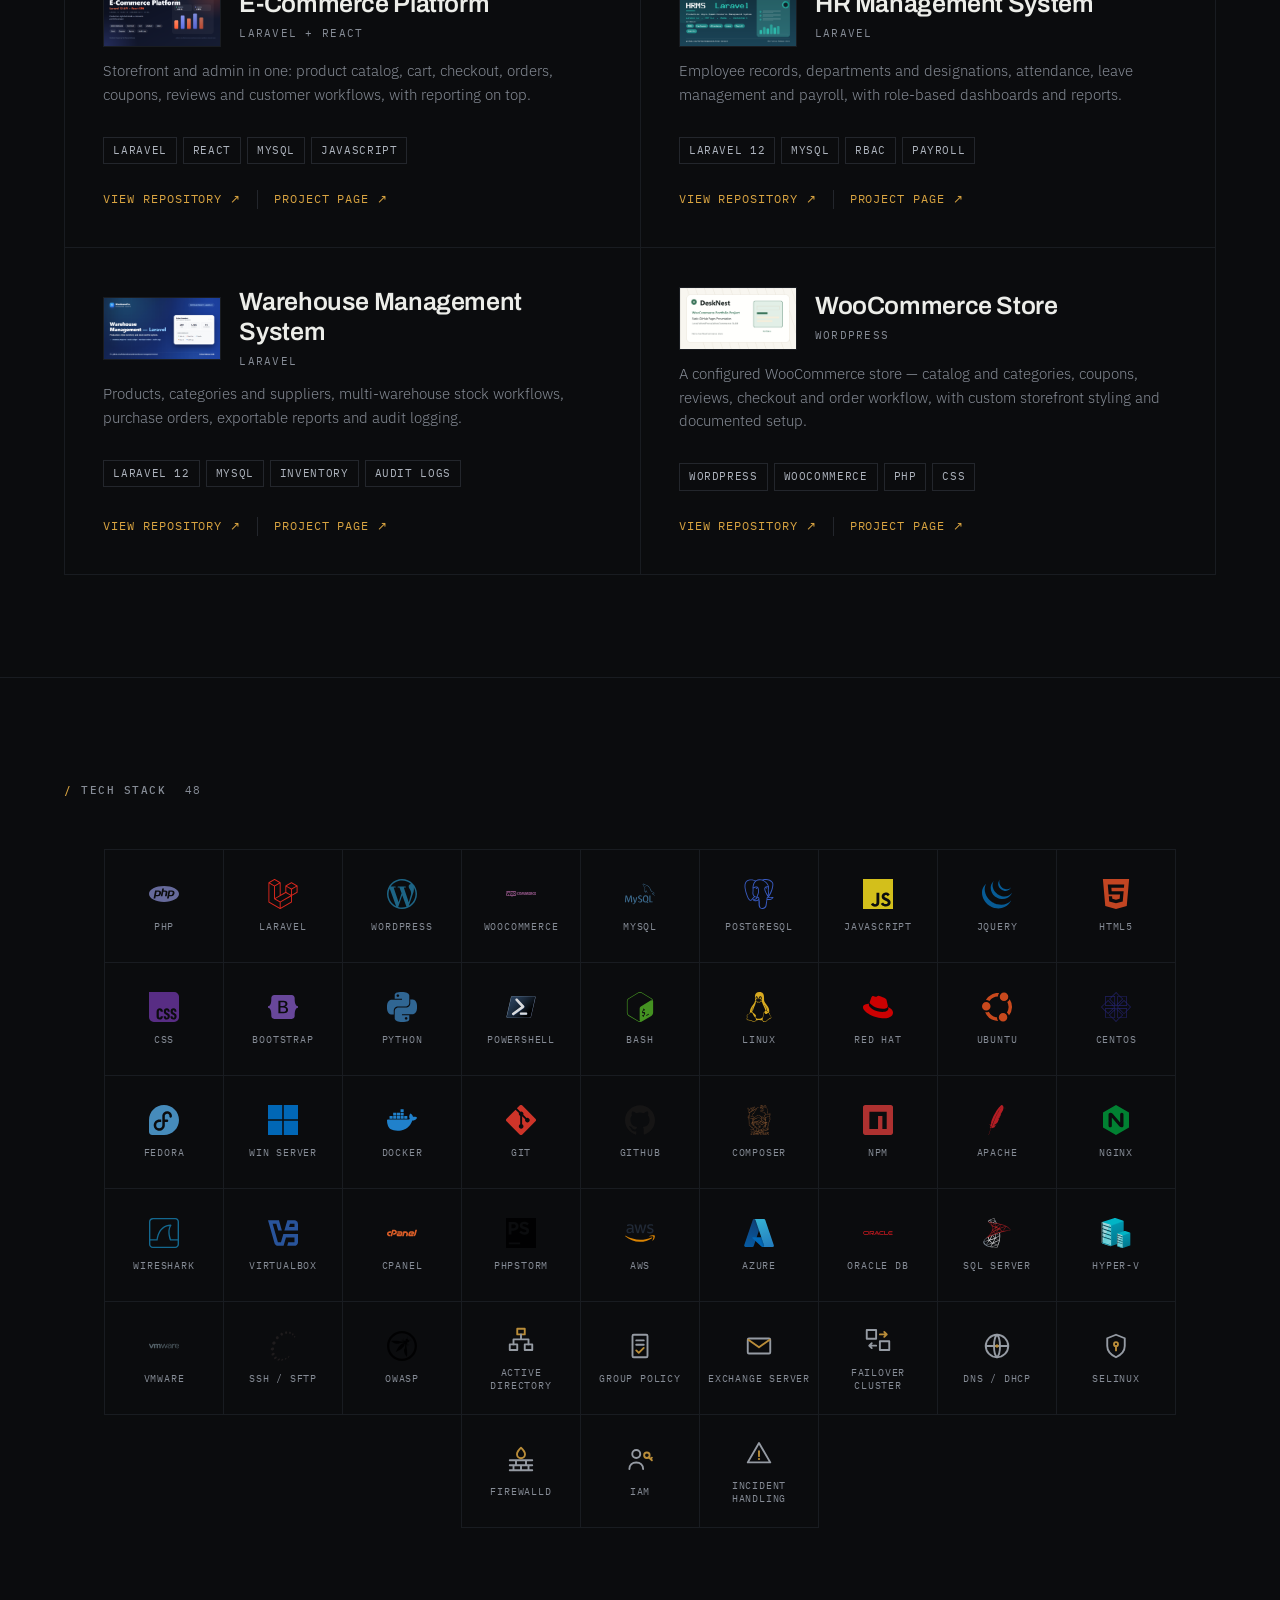
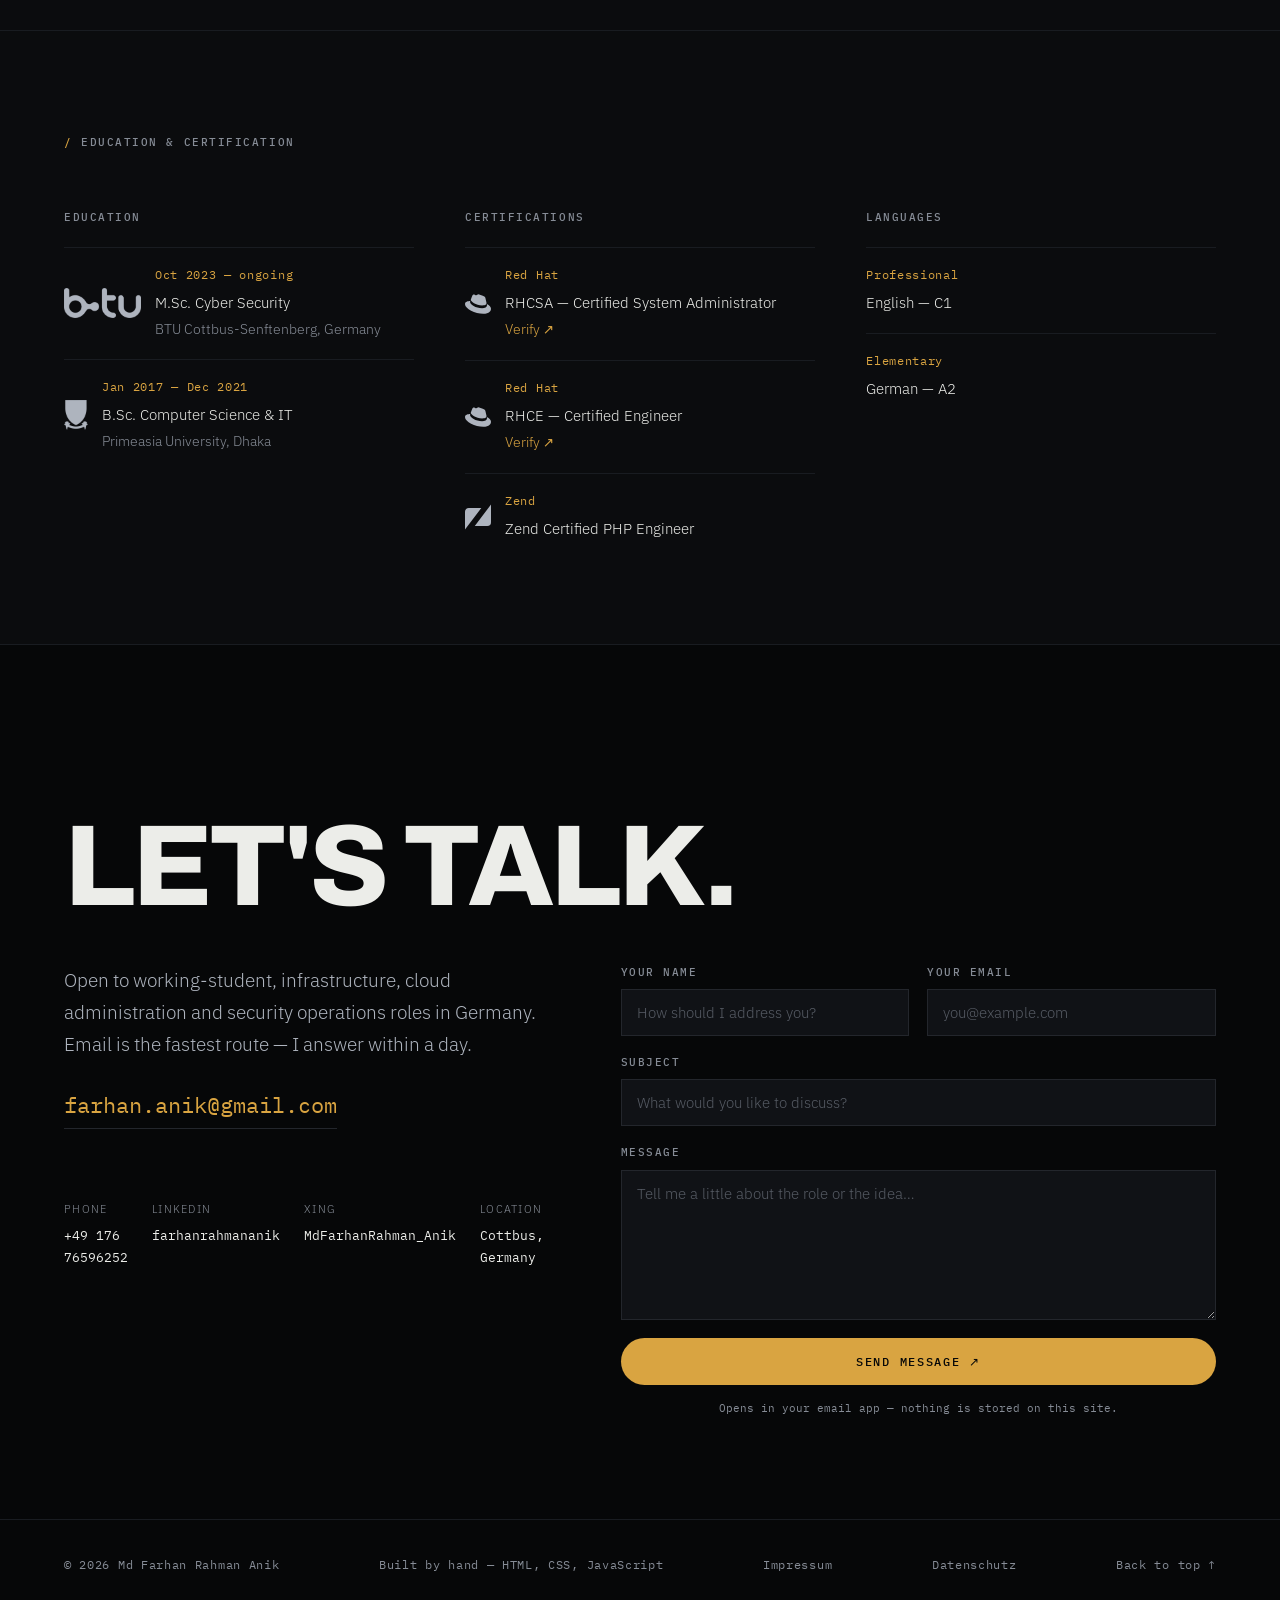
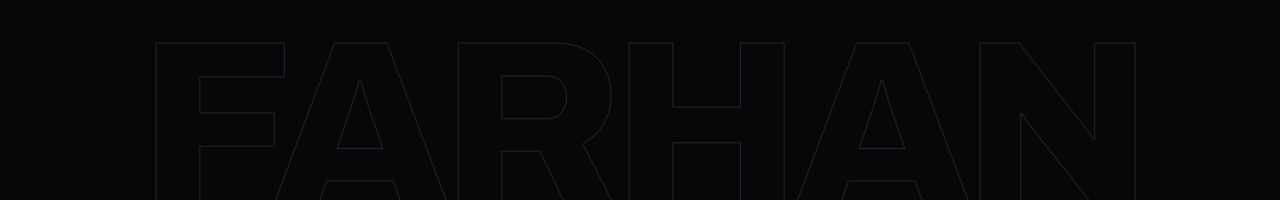
==== commit 5d48b919: "Add Impressum and Datenschutzerklärung pages Two new pages sharing the same design system, header an" ====
--- a/index.html
+++ b/index.html
@@ -760,6 +760,8 @@
     <div class="foot-inner">
       <span>&copy; <span id="year">2026</span> Md Farhan Rahman Anik</span>
       <span>Built by hand — HTML, CSS, JavaScript</span>
+      <span><a href="impressum.html">Impressum</a></span>
+      <span><a href="datenschutz.html">Datenschutz</a></span>
       <span><a href="#top">Back to top ↑</a></span>
     </div>
     <div class="foot-mark" aria-hidden="true">Farhan</div>
--- a/css/style.css
+++ b/css/style.css
@@ -662,6 +662,24 @@
 .foot-mark{transition:-webkit-text-stroke-color 1.1s ease}
 .foot-mark:hover{-webkit-text-stroke-color:rgba(217,164,65,.5)}
 
+/* legal pages (Impressum, Datenschutzerklärung) */
+.legal-page{padding-top:clamp(46px,7vw,72px)}
+.legal-page h1{overflow-wrap:break-word}
+.legal{max-width:68ch;margin-top:clamp(24px,4vw,36px)}
+.legal h2{font-size:clamp(19px,2.1vw,25px);margin-top:clamp(32px,4vw,48px)}
+.legal h2:first-child{margin-top:0}
+.legal p{margin-top:14px;color:var(--fog-bright);line-height:1.7;font-size:15px}
+.legal p:first-child{margin-top:0}
+.legal ul{margin-top:14px;padding-left:20px;color:var(--fog-bright);line-height:1.7;font-size:15px}
+.legal li{margin-top:6px}
+.legal a{color:var(--signal);text-decoration:underline;text-underline-offset:3px}
+.legal a:hover{color:var(--paper)}
+.legal .en-summary{
+  border:1px solid var(--line-soft);padding:20px 24px;margin-bottom:clamp(32px,5vw,48px);
+  color:var(--fog);font-size:14px;line-height:1.7;
+}
+.legal .en-summary strong{color:var(--fog-bright)}
+
 /* reveal */
 .sr-only{position:absolute;width:1px;height:1px;padding:0;margin:-1px;overflow:hidden;clip:rect(0 0 0 0);white-space:nowrap;border:0}
 
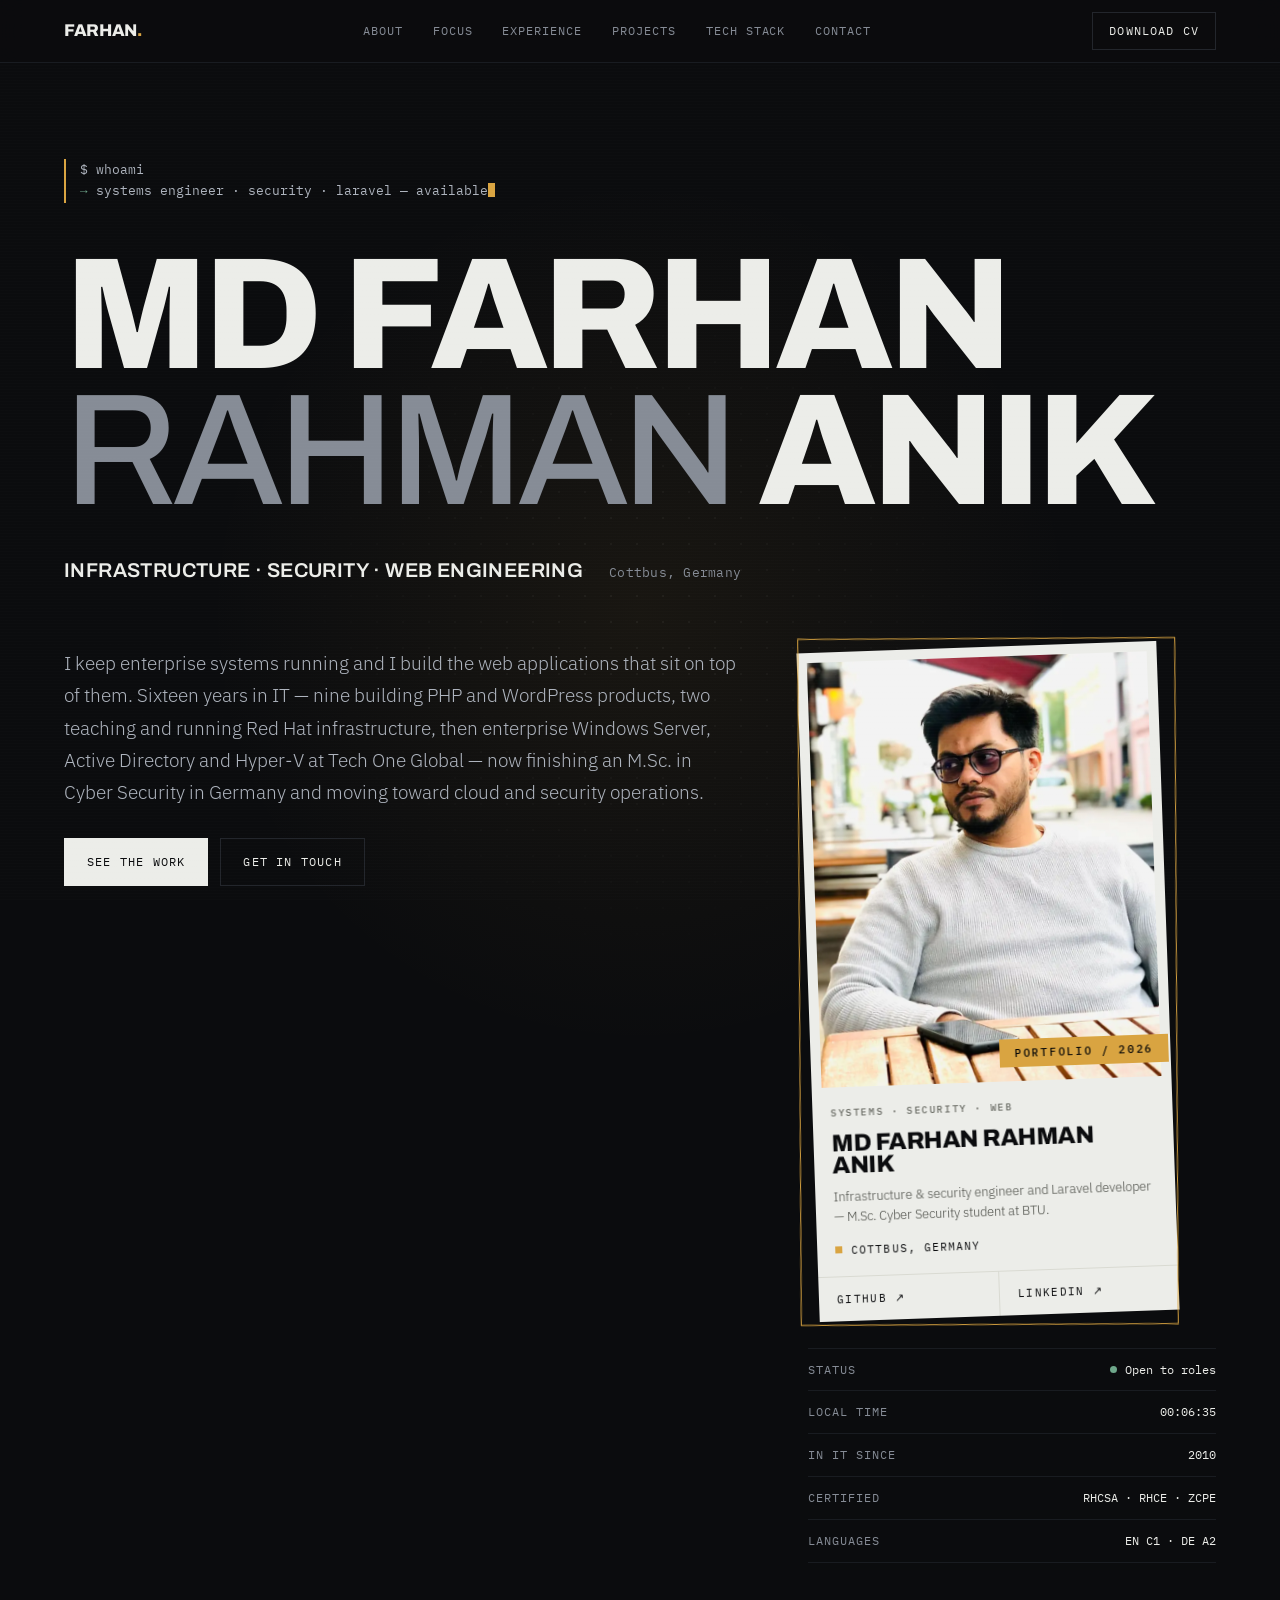
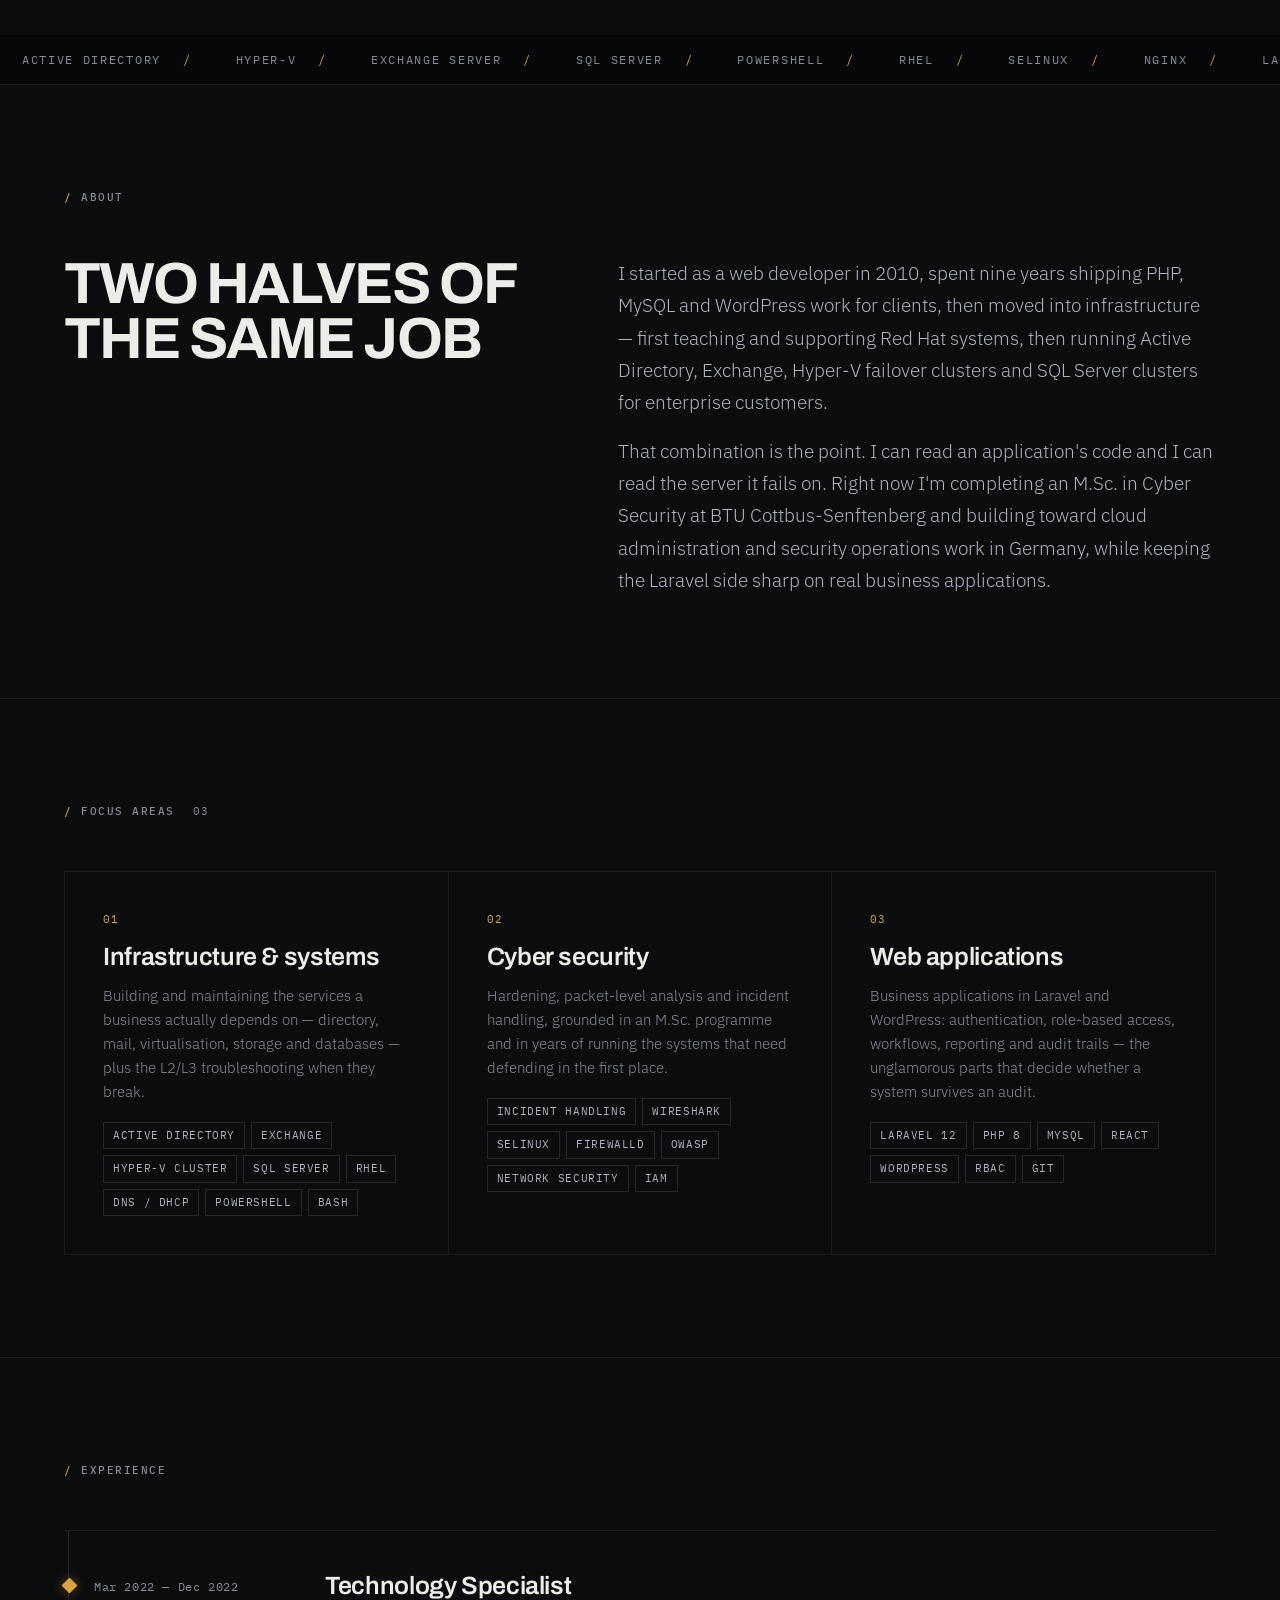
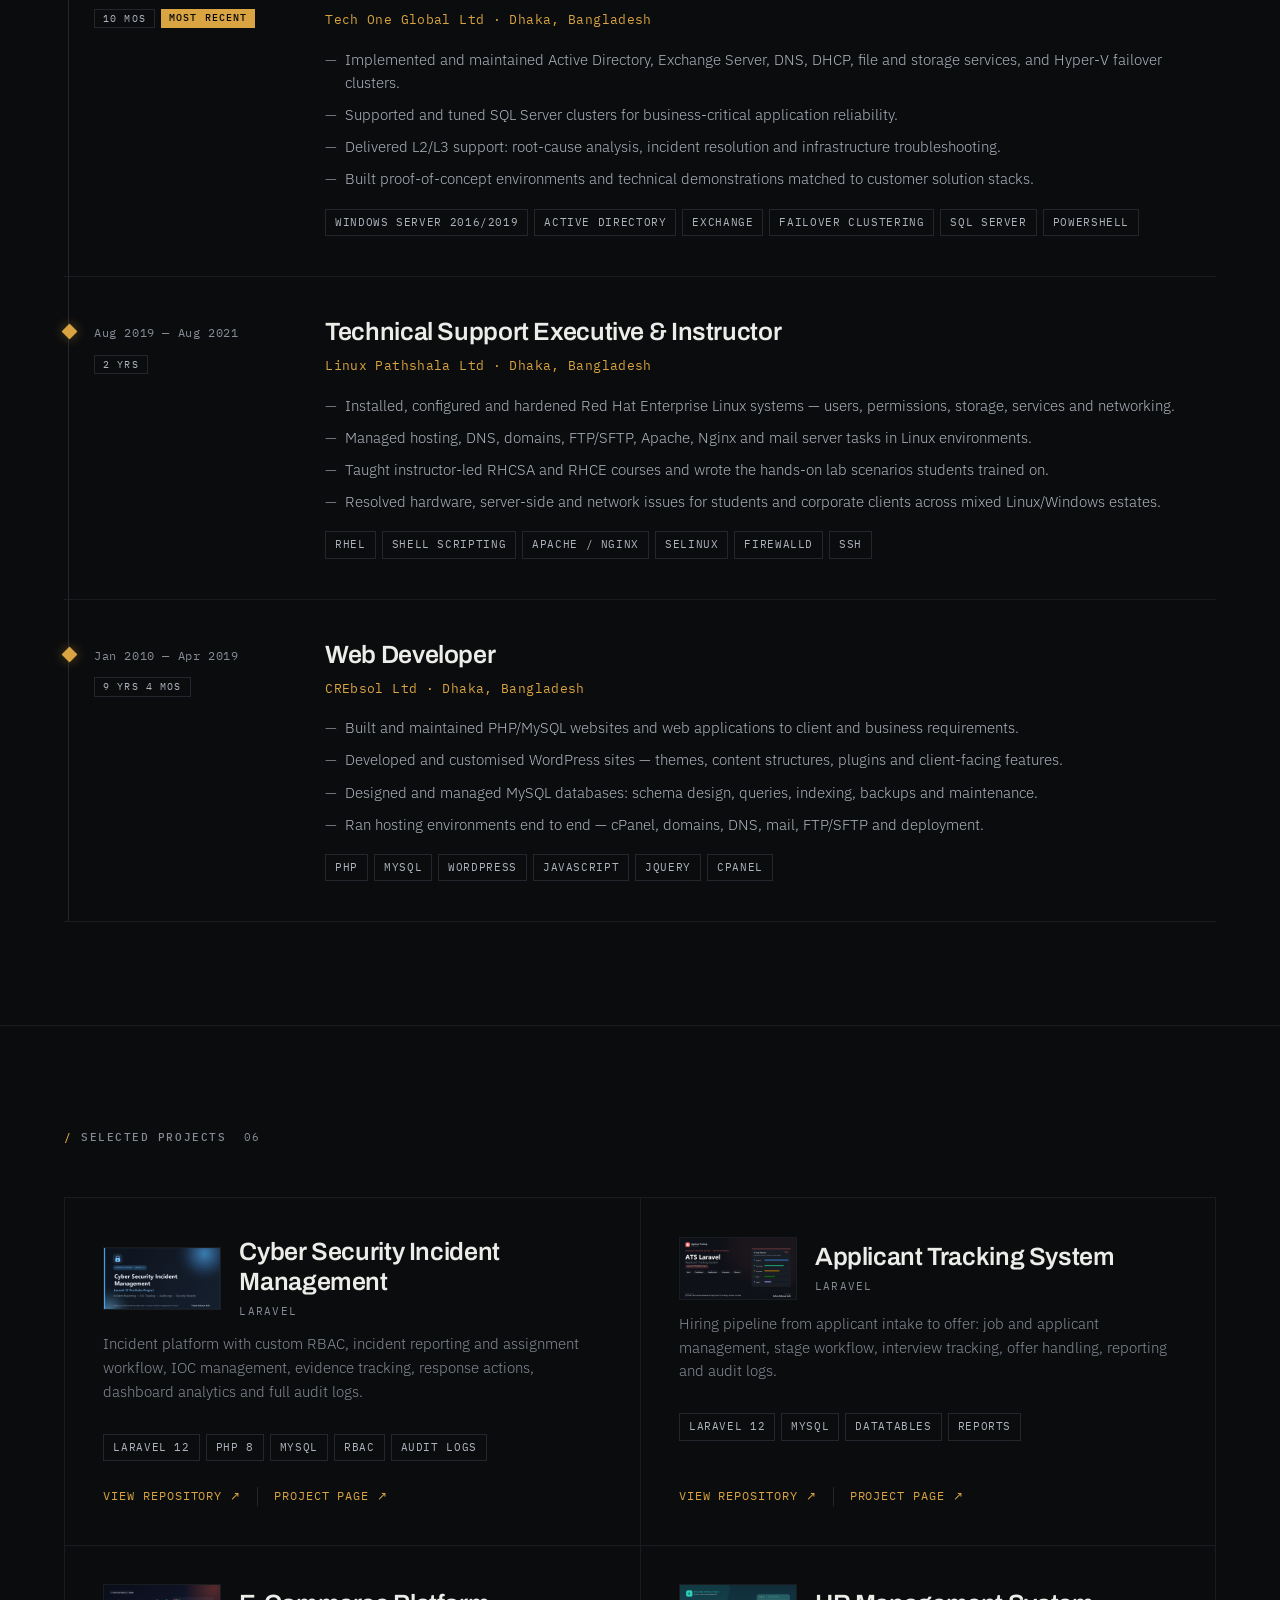
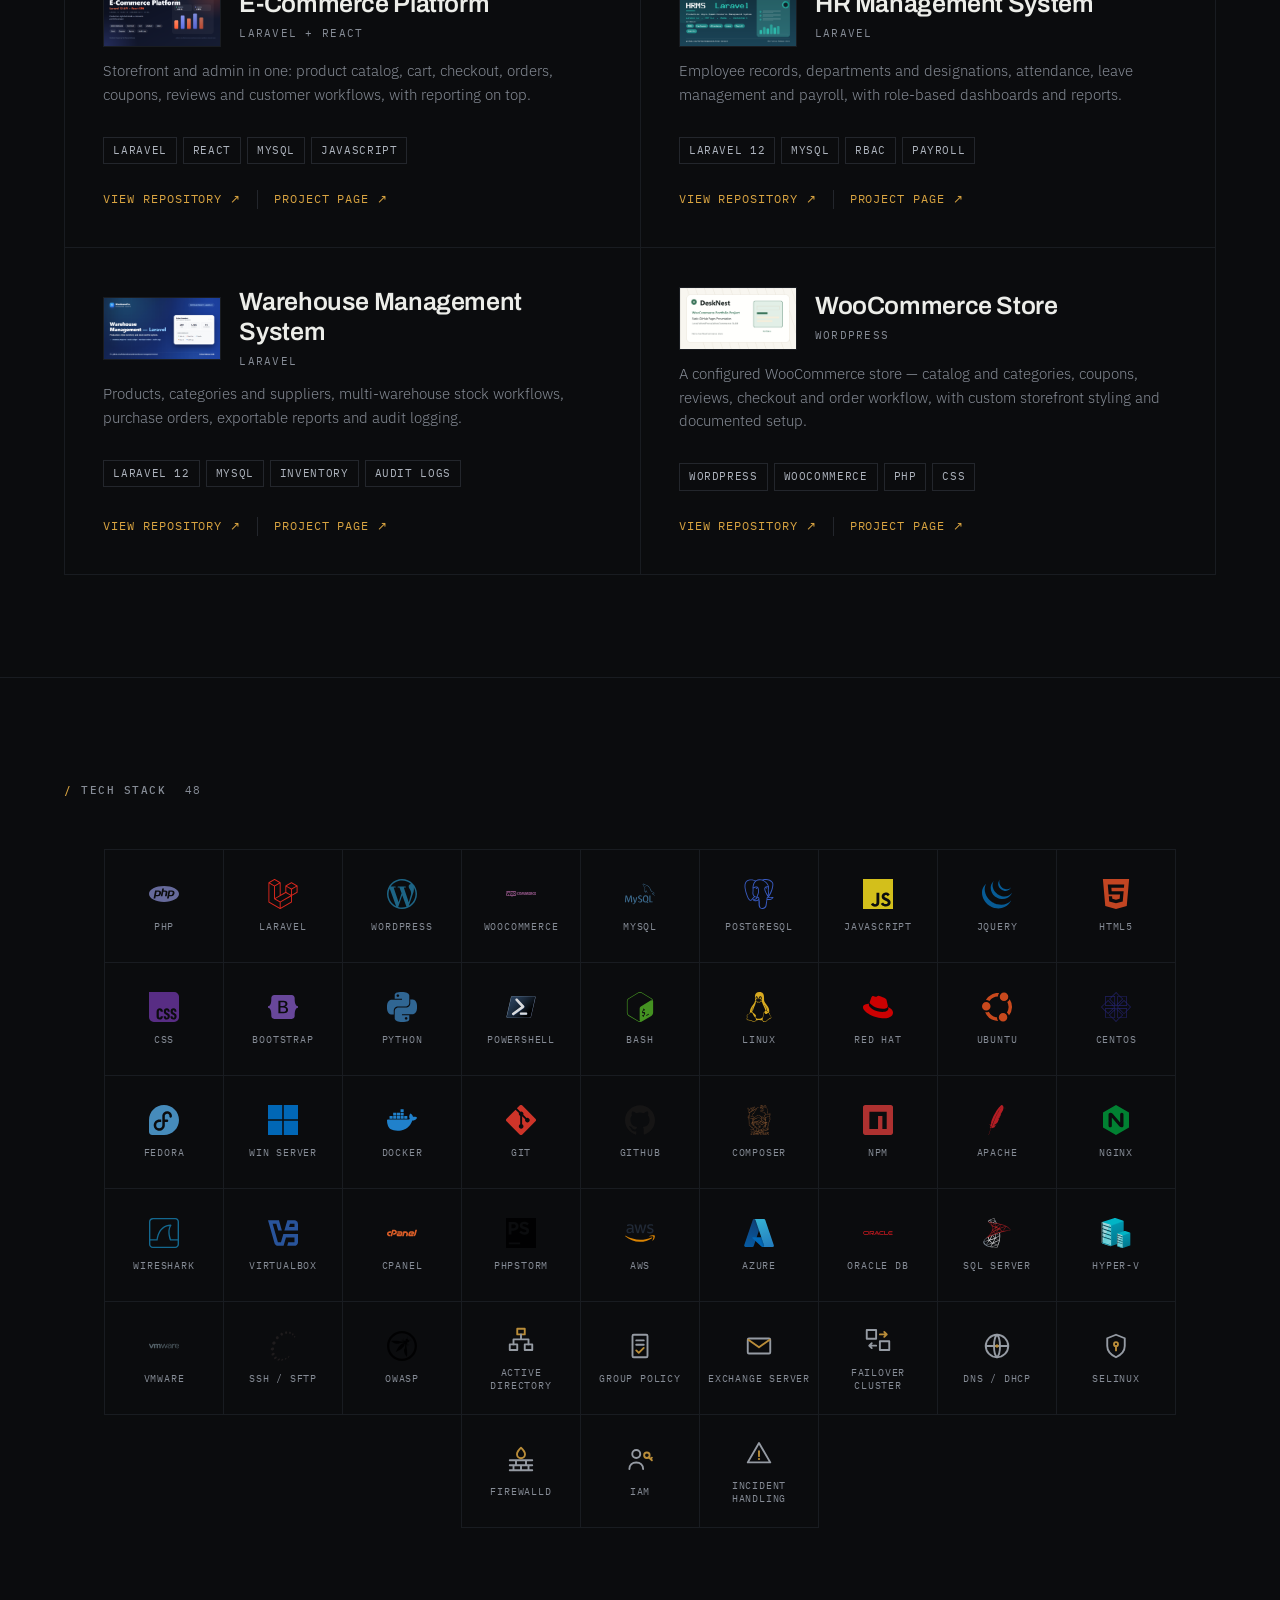
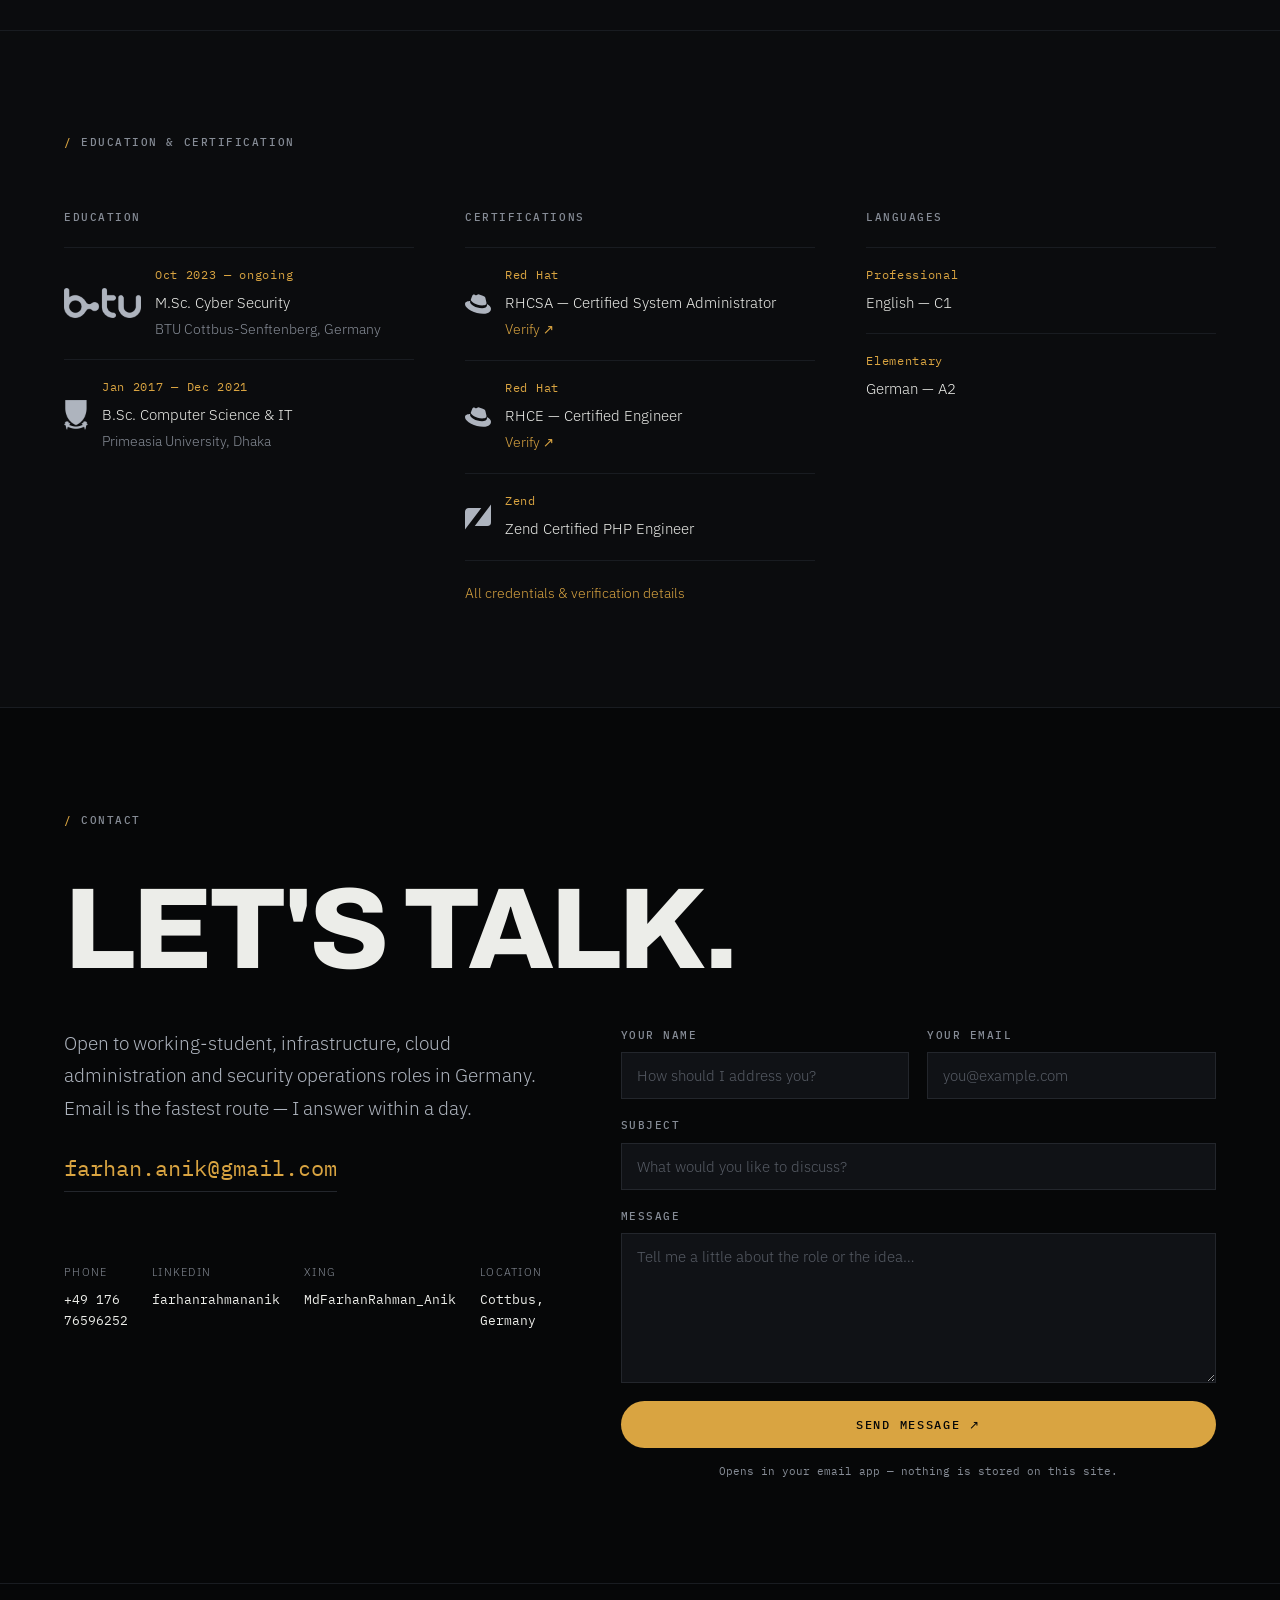
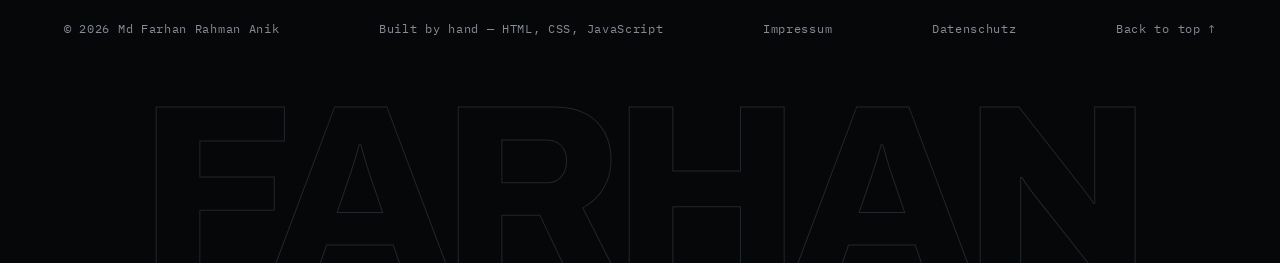
==== commit ad4937d6: "Add credentials verification page Co-Authored-By: Claude Fable 5 <noreply@anthropic.com>" ====
--- a/index.html
+++ b/index.html
@@ -690,6 +690,9 @@
               </div>
             </div>
           </div>
+          <div class="cred-item">
+            <a class="cred-where" href="verify/" style="color:var(--signal)">All credentials &amp; verification details</a>
+          </div>
         </div>
         <div>
           <span class="eyebrow">Languages</span>
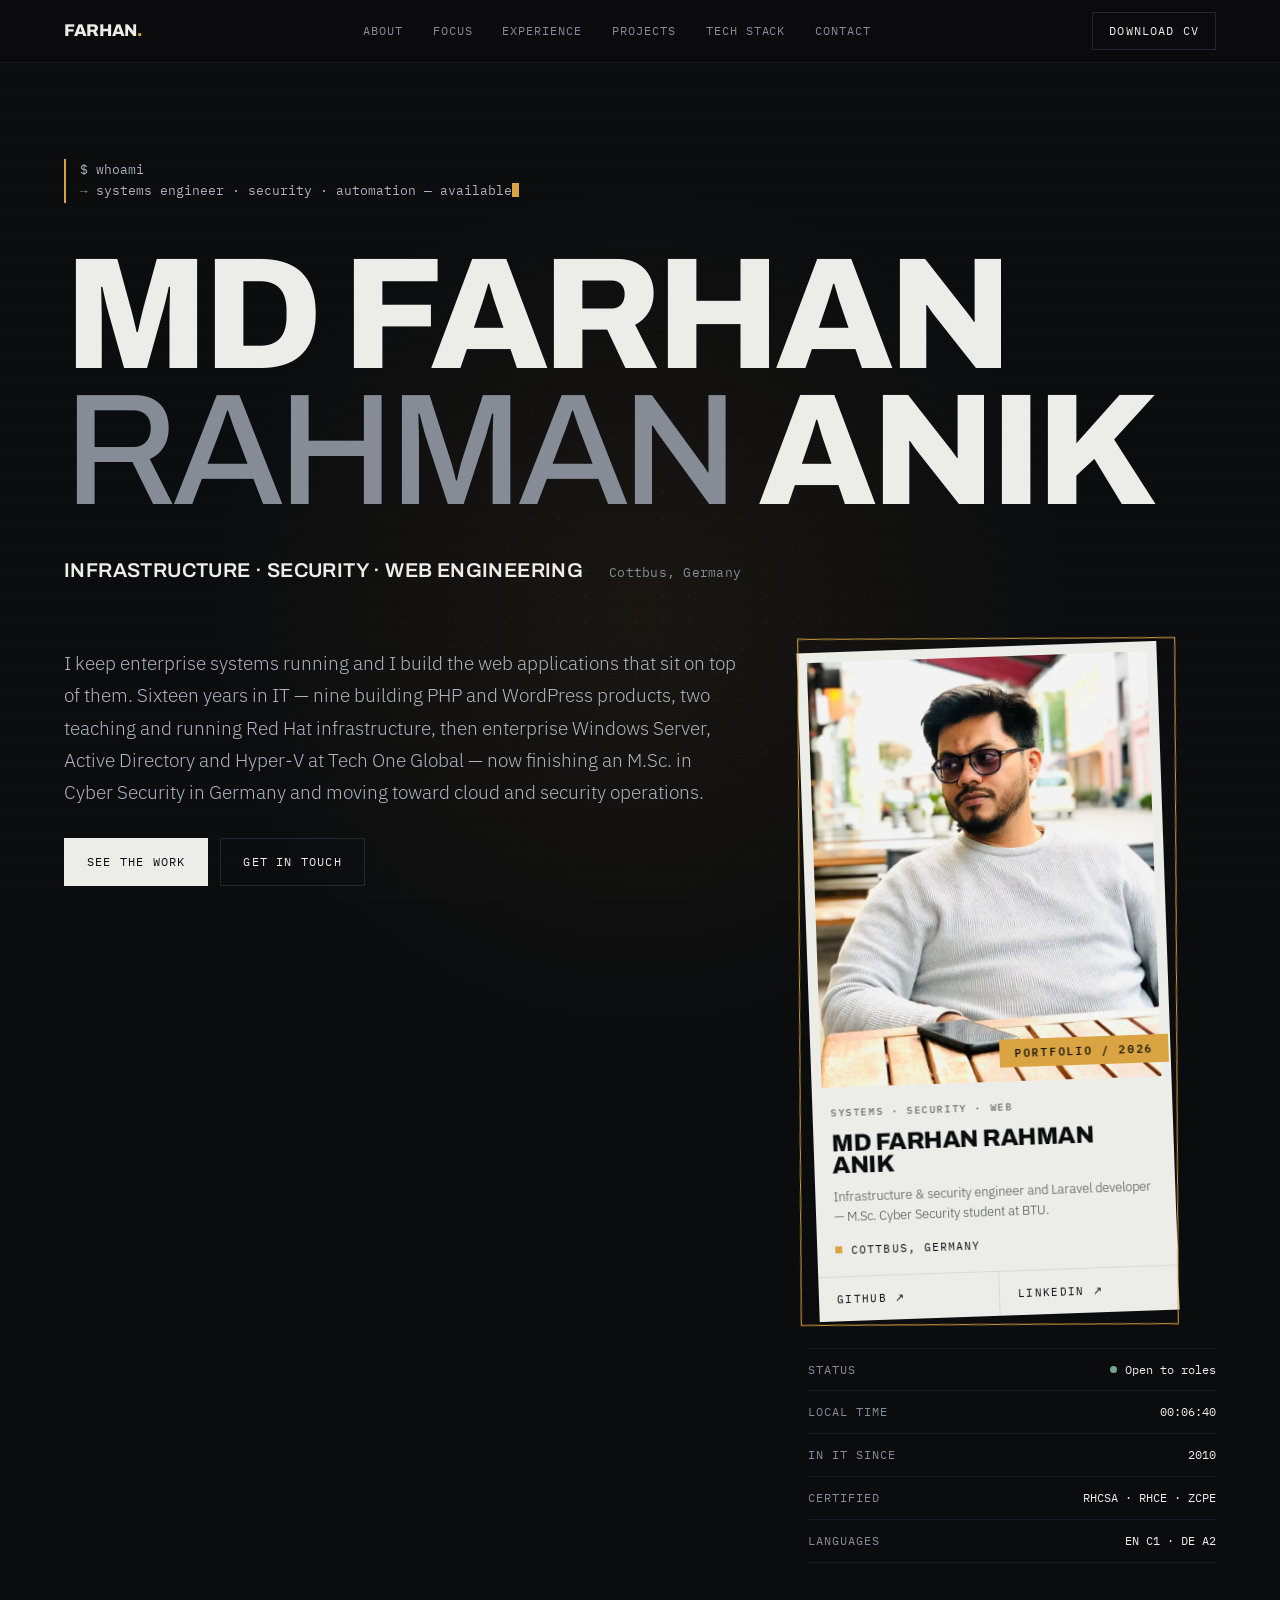
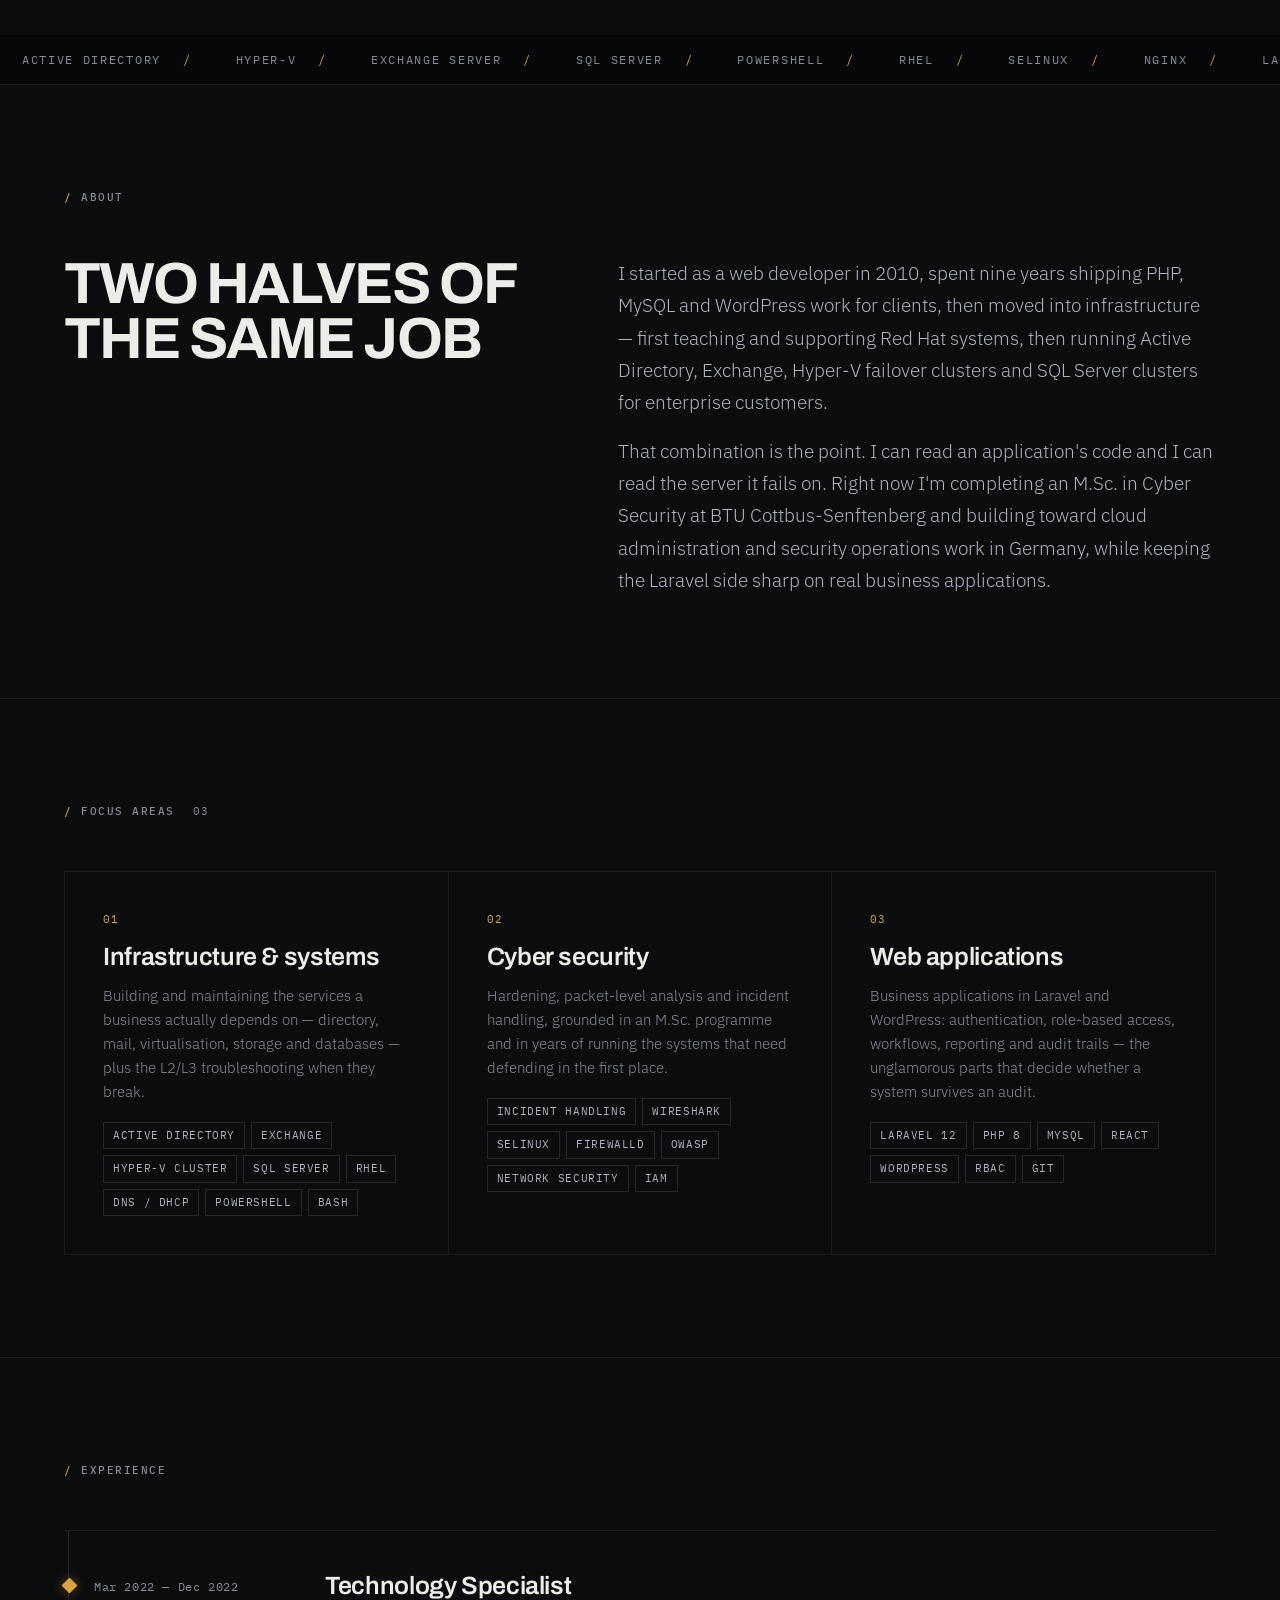
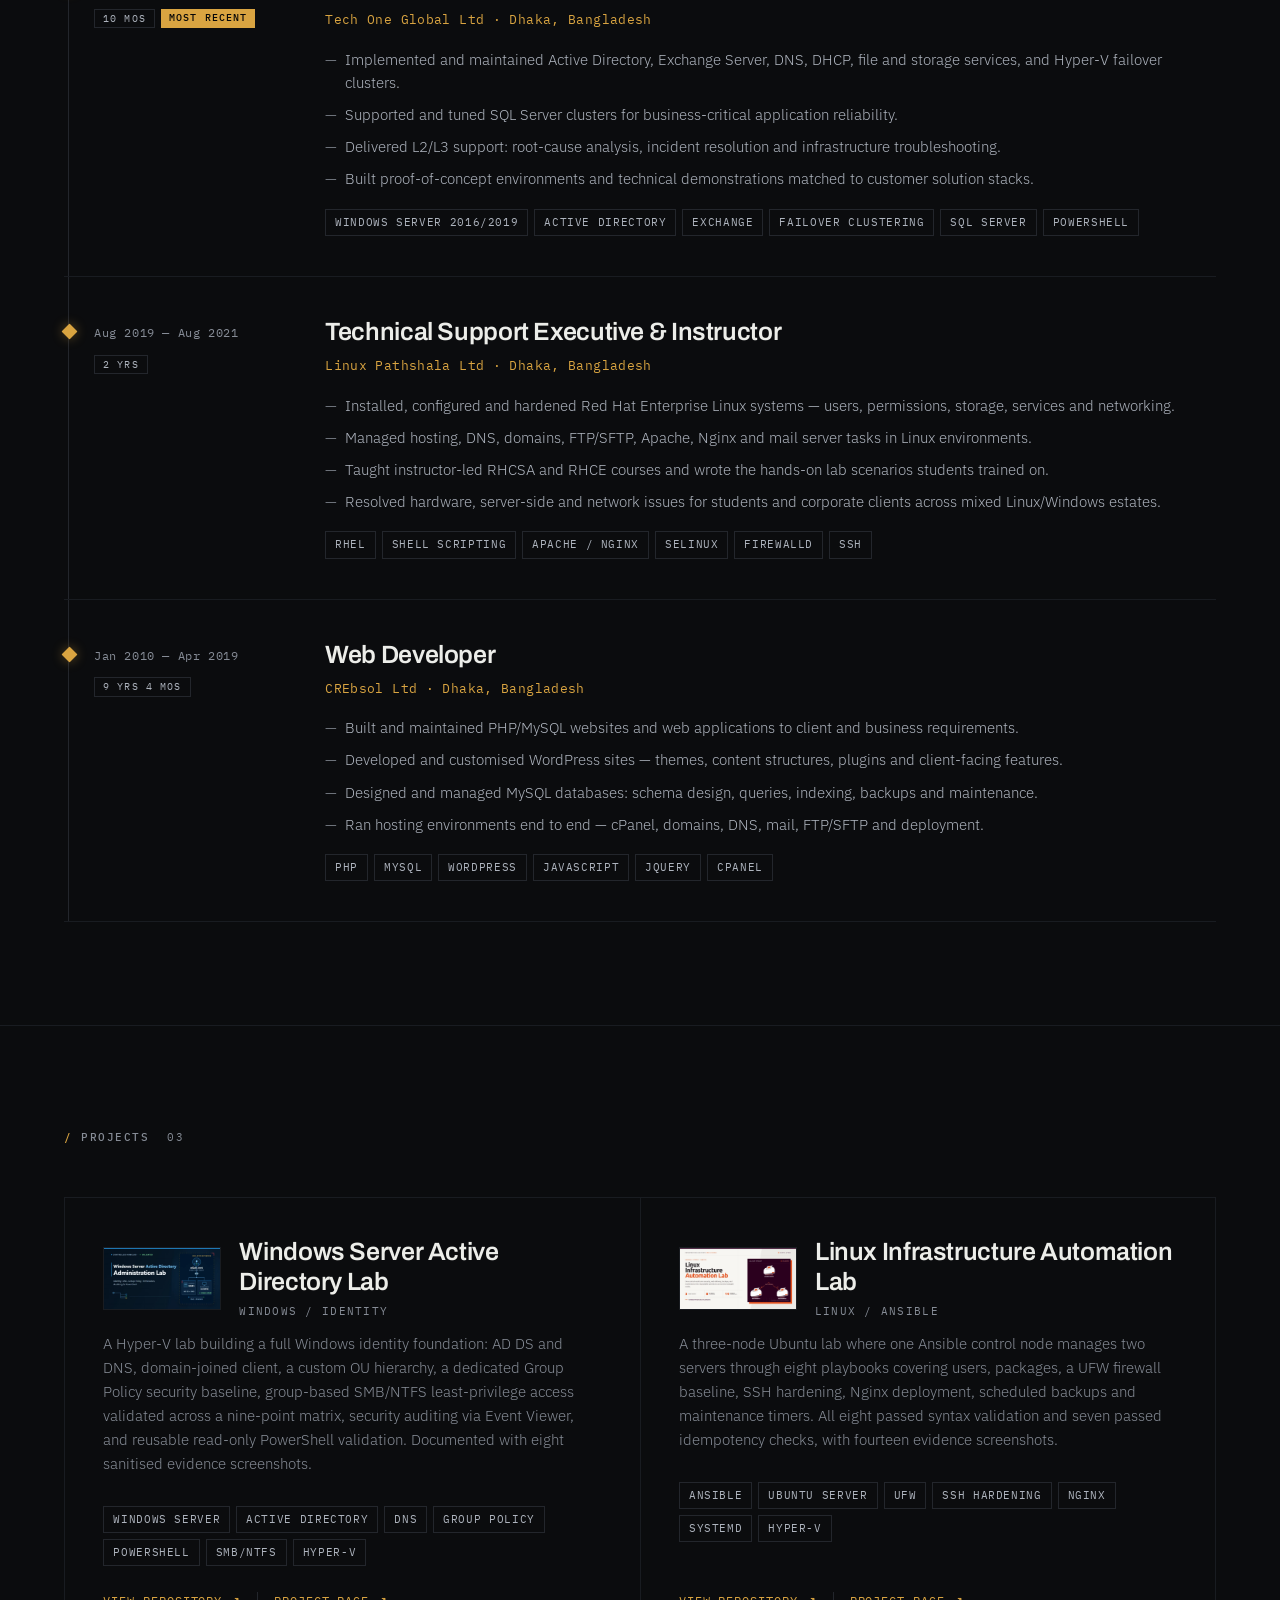
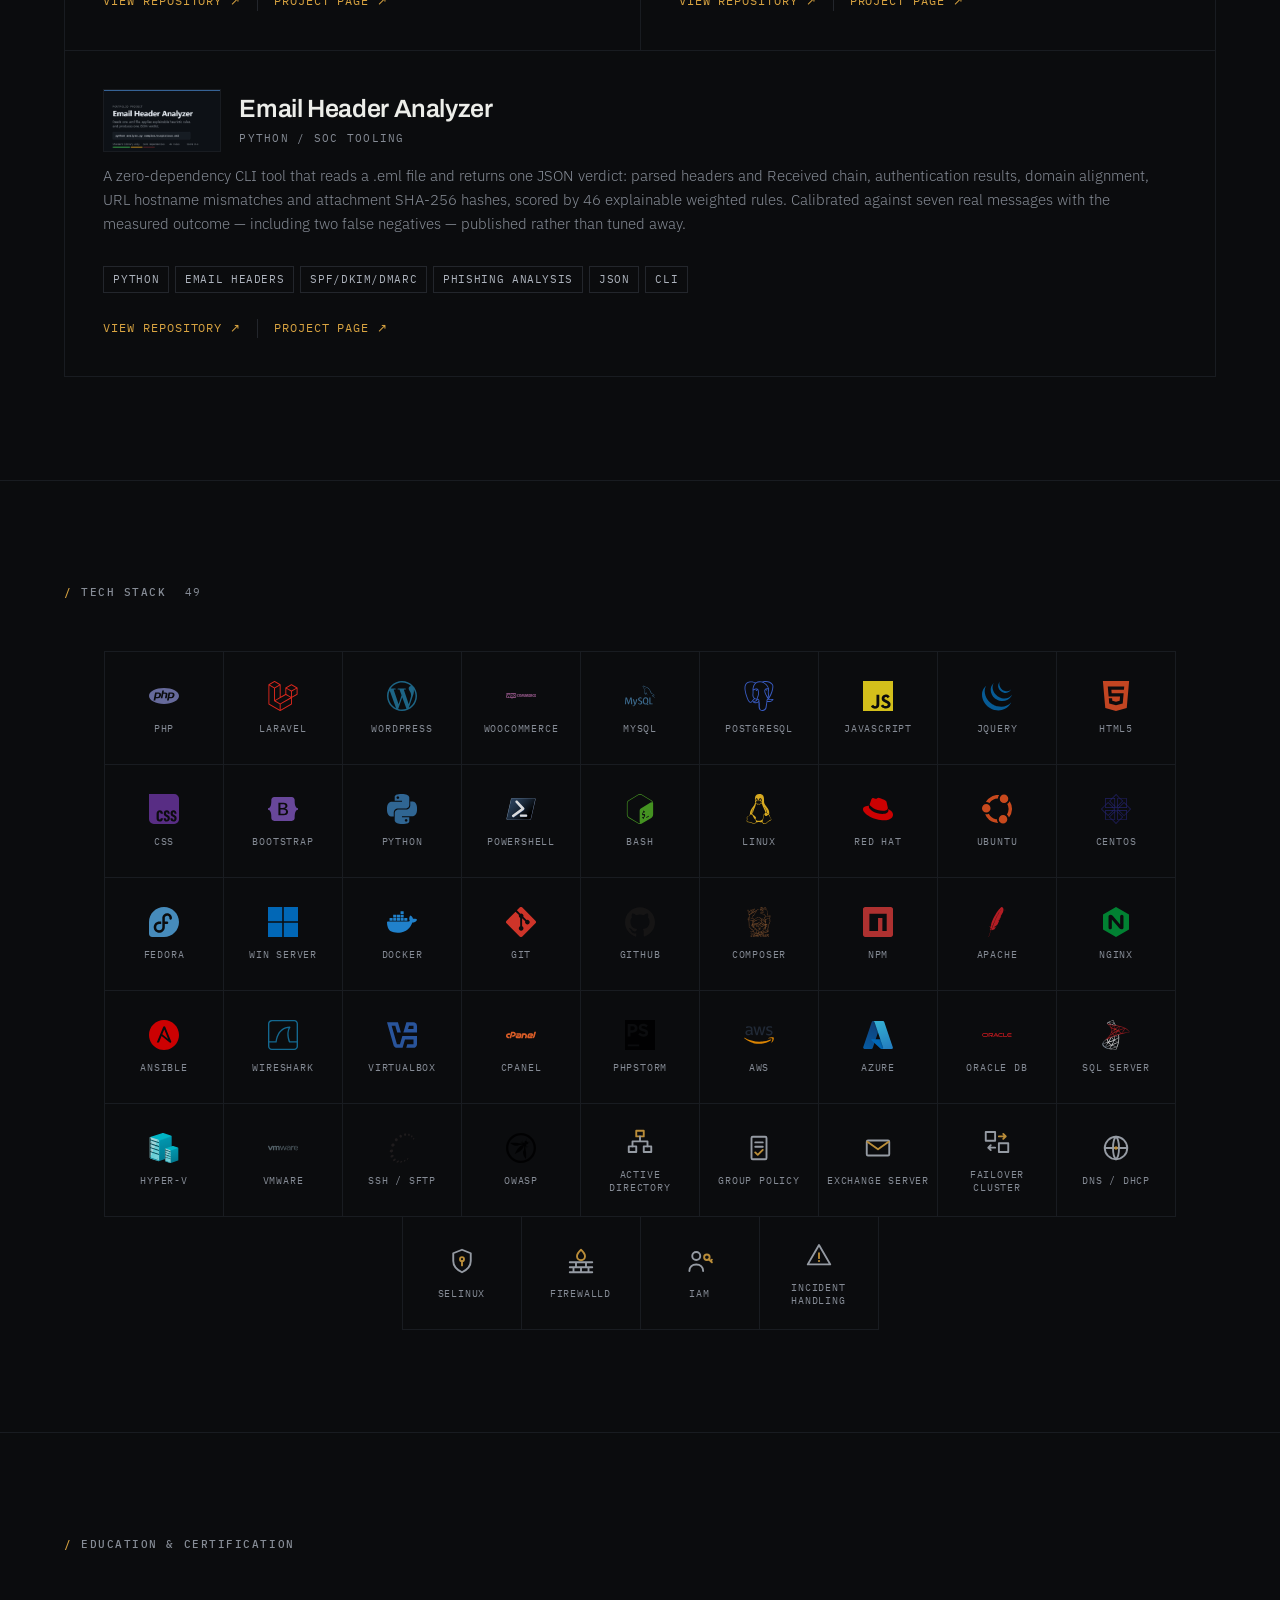
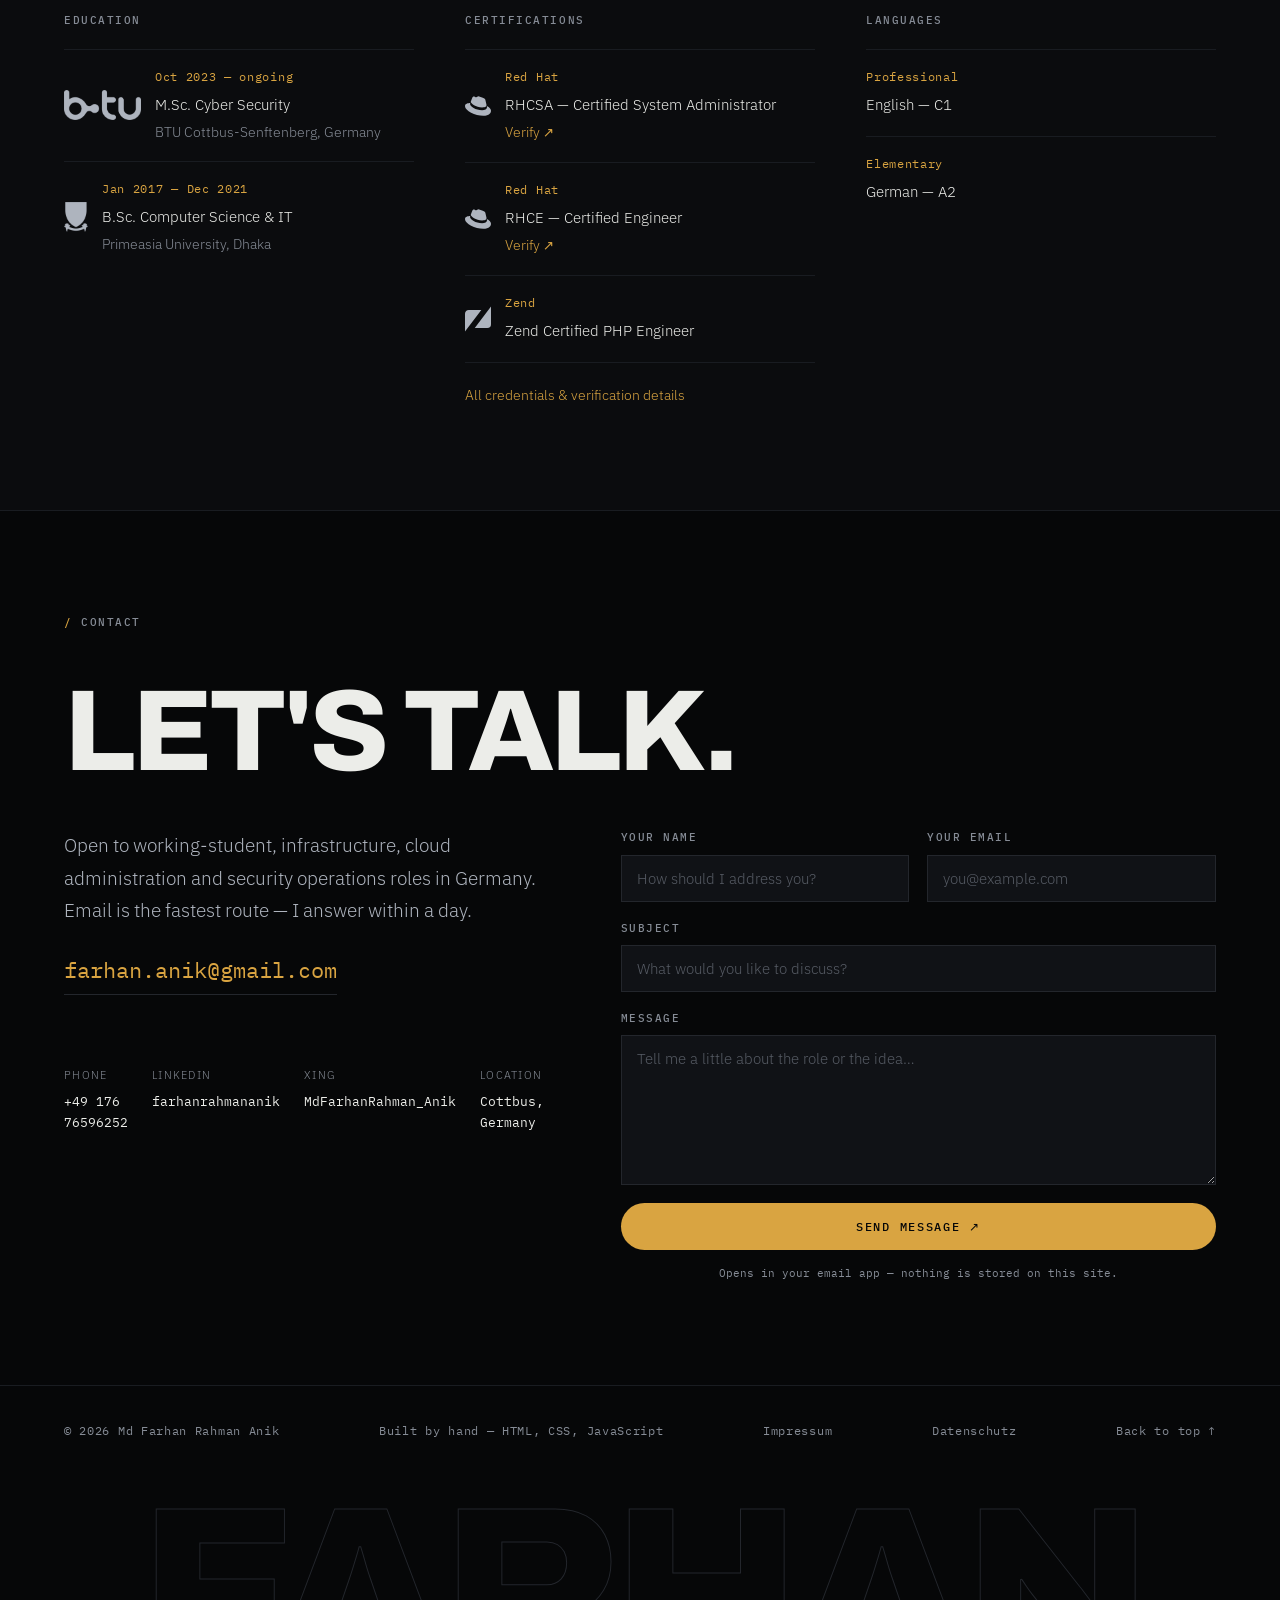
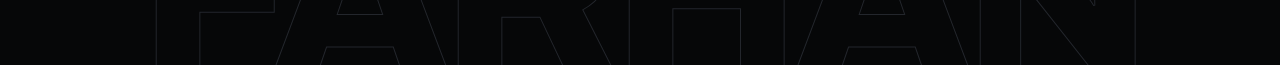
==== commit f33aa234: "Replace Laravel projects with three sysadmin/security projects Swap the six Laravel/WooCommerce proj" ====
--- a/index.html
+++ b/index.html
@@ -247,128 +247,78 @@
   <section class="section rule" id="projects">
     <div class="wrap">
       <div class="sec-head rv">
-        <h2 class="sr-only">Selected projects</h2><span class="eyebrow"><span class="slash">/</span> Selected projects</span>
-        <span class="count">06</span>
+        <h2 class="sr-only">Projects</h2><span class="eyebrow"><span class="slash">/</span> Projects</span>
+        <span class="count">03</span>
       </div>
       <div class="proj-grid rv">
 
         <article class="proj">
           <div class="proj-top">
-            <div class="proj-thumb"><img src="assets/projects/cyber-security-incident-management.png" width="1200" height="630" loading="lazy" alt="Cyber Security Incident Management — Laravel 12 project cover" onerror="if(!this.dataset.f){this.dataset.f=1;this.src=this.src.replace('assets/images/projects/','assets/projects/')}else{this.closest('.proj-thumb').style.display='none'}"></div>
+            <div class="proj-thumb"><img src="assets/projects/windows-server-active-directory-lab.webp" width="1200" height="630" loading="lazy" alt="Windows Server Active Directory Lab — project cover" onerror="if(!this.dataset.f){this.dataset.f=1;this.src=this.src.replace('assets/images/projects/','assets/projects/')}else{this.closest('.proj-thumb').style.display='none'}"></div>
             <div class="proj-head">
-              <h3 class="h3">Cyber Security Incident Management</h3>
-              <span class="proj-kind">Laravel</span>
-            </div>
-          </div>
-          <p>Incident platform with custom RBAC, incident reporting and assignment workflow, IOC
-             management, evidence tracking, response actions, dashboard analytics and full audit logs.</p>
-          <div class="taglist">
-            <span class="tag">Laravel 12</span><span class="tag">PHP 8</span><span class="tag">MySQL</span>
-            <span class="tag">RBAC</span><span class="tag">Audit Logs</span>
+              <h3 class="h3">Windows Server Active Directory Lab</h3>
+              <span class="proj-kind">Windows / Identity</span>
+            </div>
+          </div>
+          <p>A Hyper-V lab building a full Windows identity foundation: AD DS and DNS, domain-joined
+             client, a custom OU hierarchy, a dedicated Group Policy security baseline, group-based
+             SMB/NTFS least-privilege access validated across a nine-point matrix, security auditing
+             via Event Viewer, and reusable read-only PowerShell validation. Documented with eight
+             sanitised evidence screenshots.</p>
+          <div class="taglist">
+            <span class="tag">Windows Server</span><span class="tag">Active Directory</span><span class="tag">DNS</span>
+            <span class="tag">Group Policy</span><span class="tag">PowerShell</span><span class="tag">SMB/NTFS</span>
+            <span class="tag">Hyper-V</span>
           </div>
           <div class="proj-links">
-            <a class="proj-link" href="https://github.com/farhanrahmananik/cyber-security-incident-management-laravel" target="_blank" rel="noopener" data-repo>View repository</a>
-            <a class="proj-link" href="https://farhanrahmananik.github.io/cyber-security-incident-management-laravel/" target="_blank" rel="noopener" data-live>Project page</a>
+            <a class="proj-link" href="https://github.com/farhanrahmananik/windows-server-active-directory-lab" target="_blank" rel="noopener" data-repo>View repository</a>
+            <a class="proj-link" href="https://farhanrahmananik.github.io/windows-server-active-directory-lab/" target="_blank" rel="noopener" data-live>Project page</a>
           </div>
         </article>
 
         <article class="proj">
           <div class="proj-top">
-            <div class="proj-thumb"><img src="assets/projects/applicant-tracking-system.png" width="1200" height="630" loading="lazy" alt="Applicant Tracking System — Laravel 12 project cover" onerror="if(!this.dataset.f){this.dataset.f=1;this.src=this.src.replace('assets/images/projects/','assets/projects/')}else{this.closest('.proj-thumb').style.display='none'}"></div>
+            <div class="proj-thumb"><img src="assets/projects/linux-ansible-infrastructure-lab.webp" width="1200" height="630" loading="lazy" alt="Linux Infrastructure Automation Lab — project cover" onerror="if(!this.dataset.f){this.dataset.f=1;this.src=this.src.replace('assets/images/projects/','assets/projects/')}else{this.closest('.proj-thumb').style.display='none'}"></div>
             <div class="proj-head">
-              <h3 class="h3">Applicant Tracking System</h3>
-              <span class="proj-kind">Laravel</span>
-            </div>
-          </div>
-          <p>Hiring pipeline from applicant intake to offer: job and applicant management, stage
-             workflow, interview tracking, offer handling, reporting and audit logs.</p>
-          <div class="taglist">
-            <span class="tag">Laravel 12</span><span class="tag">MySQL</span>
-            <span class="tag">DataTables</span><span class="tag">Reports</span>
+              <h3 class="h3">Linux Infrastructure Automation Lab</h3>
+              <span class="proj-kind">Linux / Ansible</span>
+            </div>
+          </div>
+          <p>A three-node Ubuntu lab where one Ansible control node manages two servers through eight
+             playbooks covering users, packages, a UFW firewall baseline, SSH hardening, Nginx
+             deployment, scheduled backups and maintenance timers. All eight passed syntax validation
+             and seven passed idempotency checks, with fourteen evidence screenshots.</p>
+          <div class="taglist">
+            <span class="tag">Ansible</span><span class="tag">Ubuntu Server</span><span class="tag">UFW</span>
+            <span class="tag">SSH Hardening</span><span class="tag">Nginx</span><span class="tag">systemd</span>
+            <span class="tag">Hyper-V</span>
           </div>
           <div class="proj-links">
-            <a class="proj-link" href="https://github.com/farhanrahmananik/applicant-tracking-system-laravel" target="_blank" rel="noopener" data-repo>View repository</a>
-            <a class="proj-link" href="https://farhanrahmananik.github.io/applicant-tracking-system-laravel/" target="_blank" rel="noopener" data-live>Project page</a>
+            <a class="proj-link" href="https://github.com/farhanrahmananik/linux-ansible-infrastructure-lab" target="_blank" rel="noopener" data-repo>View repository</a>
+            <a class="proj-link" href="https://farhanrahmananik.github.io/linux-ansible-infrastructure-lab/" target="_blank" rel="noopener" data-live>Project page</a>
           </div>
         </article>
 
         <article class="proj">
           <div class="proj-top">
-            <div class="proj-thumb"><img src="assets/projects/ecommerce-platform.png" width="1200" height="630" loading="lazy" alt="E-Commerce Platform — Laravel and React project cover" onerror="if(!this.dataset.f){this.dataset.f=1;this.src=this.src.replace('assets/images/projects/','assets/projects/')}else{this.closest('.proj-thumb').style.display='none'}"></div>
+            <div class="proj-thumb"><img src="assets/projects/email-header-analyzer.webp" width="1200" height="630" loading="lazy" alt="Email Header Analyzer — project cover" onerror="if(!this.dataset.f){this.dataset.f=1;this.src=this.src.replace('assets/images/projects/','assets/projects/')}else{this.closest('.proj-thumb').style.display='none'}"></div>
             <div class="proj-head">
-              <h3 class="h3">E-Commerce Platform</h3>
-              <span class="proj-kind">Laravel + React</span>
-            </div>
-          </div>
-          <p>Storefront and admin in one: product catalog, cart, checkout, orders, coupons, reviews
-             and customer workflows, with reporting on top.</p>
-          <div class="taglist">
-            <span class="tag">Laravel</span><span class="tag">React</span>
-            <span class="tag">MySQL</span><span class="tag">JavaScript</span>
+              <h3 class="h3">Email Header Analyzer</h3>
+              <span class="proj-kind">Python / SOC Tooling</span>
+            </div>
+          </div>
+          <p>A zero-dependency CLI tool that reads a .eml file and returns one JSON verdict: parsed
+             headers and Received chain, authentication results, domain alignment, URL hostname
+             mismatches and attachment SHA-256 hashes, scored by 46 explainable weighted rules.
+             Calibrated against seven real messages with the measured outcome — including two false
+             negatives — published rather than tuned away.</p>
+          <div class="taglist">
+            <span class="tag">Python</span><span class="tag">Email Headers</span><span class="tag">SPF/DKIM/DMARC</span>
+            <span class="tag">Phishing Analysis</span><span class="tag">JSON</span><span class="tag">CLI</span>
           </div>
           <div class="proj-links">
-            <a class="proj-link" href="https://github.com/farhanrahmananik/ecommerce-platform-laravel-react" target="_blank" rel="noopener" data-repo>View repository</a>
-            <a class="proj-link" href="https://farhanrahmananik.github.io/ecommerce-platform-laravel-react/" target="_blank" rel="noopener" data-live>Project page</a>
-          </div>
-        </article>
-
-        <article class="proj">
-          <div class="proj-top">
-            <div class="proj-thumb"><img src="assets/projects/hrms-laravel.png" width="1200" height="630" loading="lazy" alt="HR Management System — Laravel 12 project cover" onerror="if(!this.dataset.f){this.dataset.f=1;this.src=this.src.replace('assets/images/projects/','assets/projects/')}else{this.closest('.proj-thumb').style.display='none'}"></div>
-            <div class="proj-head">
-              <h3 class="h3">HR Management System</h3>
-              <span class="proj-kind">Laravel</span>
-            </div>
-          </div>
-          <p>Employee records, departments and designations, attendance, leave management and payroll,
-             with role-based dashboards and reports.</p>
-          <div class="taglist">
-            <span class="tag">Laravel 12</span><span class="tag">MySQL</span>
-            <span class="tag">RBAC</span><span class="tag">Payroll</span>
-          </div>
-          <div class="proj-links">
-            <a class="proj-link" href="https://github.com/farhanrahmananik/hrms-laravel" target="_blank" rel="noopener" data-repo>View repository</a>
-            <a class="proj-link" href="https://farhanrahmananik.github.io/hrms-laravel/" target="_blank" rel="noopener" data-live>Project page</a>
-          </div>
-        </article>
-
-        <article class="proj">
-          <div class="proj-top">
-            <div class="proj-thumb"><img src="assets/projects/warehouse-management.png" width="1200" height="630" loading="lazy" alt="Warehouse Management System — Laravel 12 project cover" onerror="if(!this.dataset.f){this.dataset.f=1;this.src=this.src.replace('assets/images/projects/','assets/projects/')}else{this.closest('.proj-thumb').style.display='none'}"></div>
-            <div class="proj-head">
-              <h3 class="h3">Warehouse Management System</h3>
-              <span class="proj-kind">Laravel</span>
-            </div>
-          </div>
-          <p>Products, categories and suppliers, multi-warehouse stock workflows, purchase orders,
-             exportable reports and audit logging.</p>
-          <div class="taglist">
-            <span class="tag">Laravel 12</span><span class="tag">MySQL</span>
-            <span class="tag">Inventory</span><span class="tag">Audit Logs</span>
-          </div>
-          <div class="proj-links">
-            <a class="proj-link" href="https://github.com/farhanrahmananik/warehouse-management-laravel" target="_blank" rel="noopener" data-repo>View repository</a>
-            <a class="proj-link" href="https://farhanrahmananik.github.io/warehouse-management-laravel/" target="_blank" rel="noopener" data-live>Project page</a>
-          </div>
-        </article>
-
-        <article class="proj">
-          <div class="proj-top">
-            <div class="proj-thumb"><img src="assets/projects/woocommerce-store.png" width="1200" height="630" loading="lazy" alt="DeskNest WooCommerce store — project cover" onerror="if(!this.dataset.f){this.dataset.f=1;this.src=this.src.replace('assets/images/projects/','assets/projects/')}else{this.closest('.proj-thumb').style.display='none'}"></div>
-            <div class="proj-head">
-              <h3 class="h3">WooCommerce Store</h3>
-              <span class="proj-kind">WordPress</span>
-            </div>
-          </div>
-          <p>A configured WooCommerce store — catalog and categories, coupons, reviews, checkout and
-             order workflow, with custom storefront styling and documented setup.</p>
-          <div class="taglist">
-            <span class="tag">WordPress</span><span class="tag">WooCommerce</span>
-            <span class="tag">PHP</span><span class="tag">CSS</span>
-          </div>
-          <div class="proj-links">
-            <a class="proj-link" href="https://github.com/farhanrahmananik/woocommerce-store-wordpress" target="_blank" rel="noopener" data-repo>View repository</a>
-            <a class="proj-link" href="https://farhanrahmananik.github.io/woocommerce-store-wordpress/" target="_blank" rel="noopener" data-live>Project page</a>
+            <a class="proj-link" href="https://github.com/farhanrahmananik/email-header-analyzer" target="_blank" rel="noopener" data-repo>View repository</a>
+            <a class="proj-link" href="https://farhanrahmananik.github.io/email-header-analyzer/" target="_blank" rel="noopener" data-live>Project page</a>
           </div>
         </article>
 
@@ -381,12 +331,12 @@
     <div class="wrap">
       <div class="sec-head rv">
         <h2 class="sr-only">Tech stack</h2><span class="eyebrow"><span class="slash">/</span> Tech stack</span>
-        <span class="count">48</span>
+        <span class="count">49</span>
       </div>
       <div class="stack-filter" role="group" aria-label="Filter tech stack by category">
-        <button type="button" class="chip active" data-filter="all" aria-pressed="true">All 48</button>
+        <button type="button" class="chip active" data-filter="all" aria-pressed="true">All 49</button>
         <button type="button" class="chip" data-filter="web" aria-pressed="false">Web 11</button>
-        <button type="button" class="chip" data-filter="systems" aria-pressed="false">Systems 11</button>
+        <button type="button" class="chip" data-filter="systems" aria-pressed="false">Systems 12</button>
         <button type="button" class="chip" data-filter="tools" aria-pressed="false">Tools 9</button>
         <button type="button" class="chip" data-filter="cloud" aria-pressed="false">Cloud 11</button>
         <button type="button" class="chip" data-filter="security" aria-pressed="false">Security 6</button>
@@ -527,6 +477,11 @@
           <img src="assets/images/stack/nginx.svg" width="30" height="30" loading="lazy" alt="" onerror="this.parentElement.classList.add('noicon')">
           <span class="fb" aria-hidden="true">N</span>
           <span class="lbl">Nginx</span>
+        </div>
+        <div class="tile" data-cat="systems">
+          <img src="assets/images/stack/ansible.svg" width="30" height="30" loading="lazy" alt="" onerror="this.parentElement.classList.add('noicon')">
+          <span class="fb" aria-hidden="true">A</span>
+          <span class="lbl">Ansible</span>
         </div>
         <div class="tile" data-cat="security">
           <img src="assets/images/stack/wireshark.svg" width="30" height="30" loading="lazy" alt="" onerror="this.parentElement.classList.add('noicon')">
--- a/css/style.css
+++ b/css/style.css
@@ -463,6 +463,7 @@
 
 /* projects */
 .proj-grid{display:grid;grid-template-columns:repeat(2,1fr);gap:1px;background:var(--line-soft);border:1px solid var(--line-soft)}
+.proj-grid > .proj:last-child:nth-child(odd){grid-column:1/-1}
 @media (max-width:760px){.proj-grid{grid-template-columns:1fr}}
 .proj{background:var(--ink);padding:clamp(24px,3vw,40px);display:flex;flex-direction:column;gap:12px;transition:background .25s;position:relative}
 .proj-thumb{flex:0 0 118px;border:1px solid var(--line-soft);overflow:hidden;line-height:0}
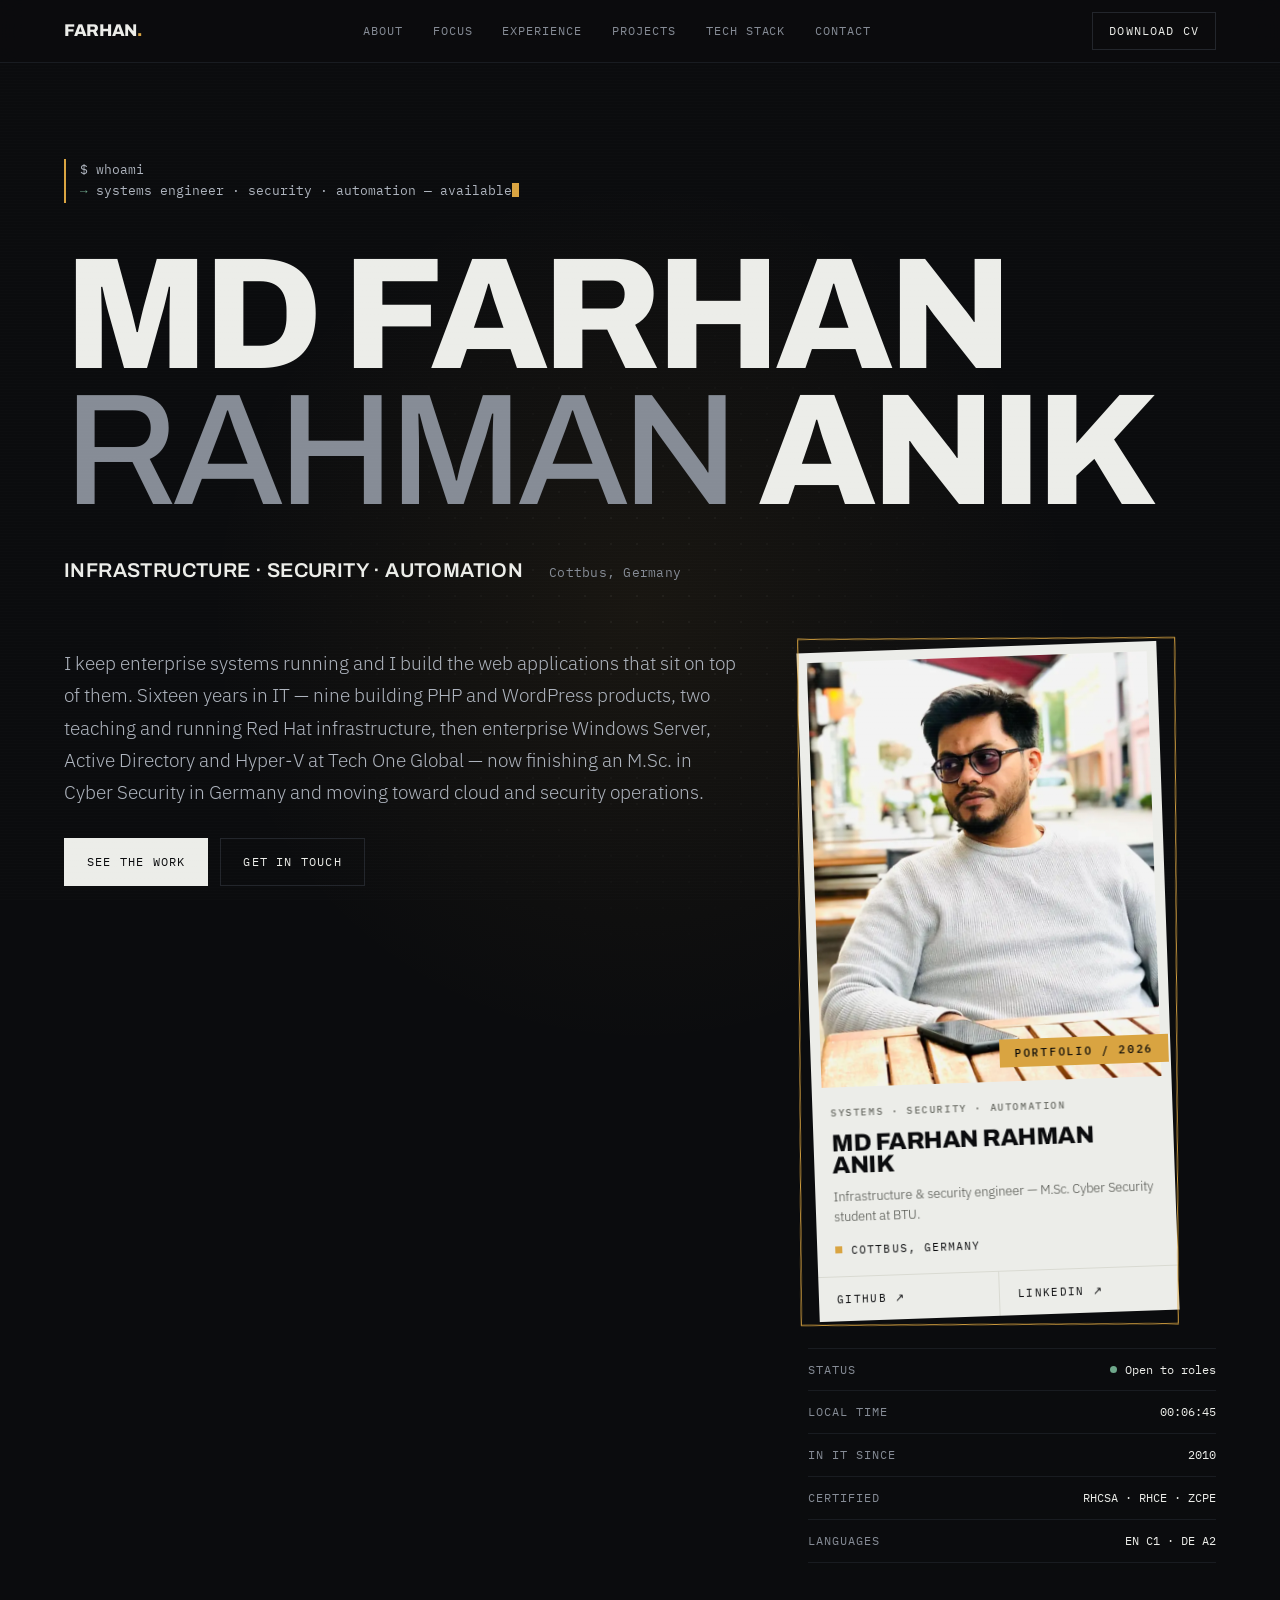
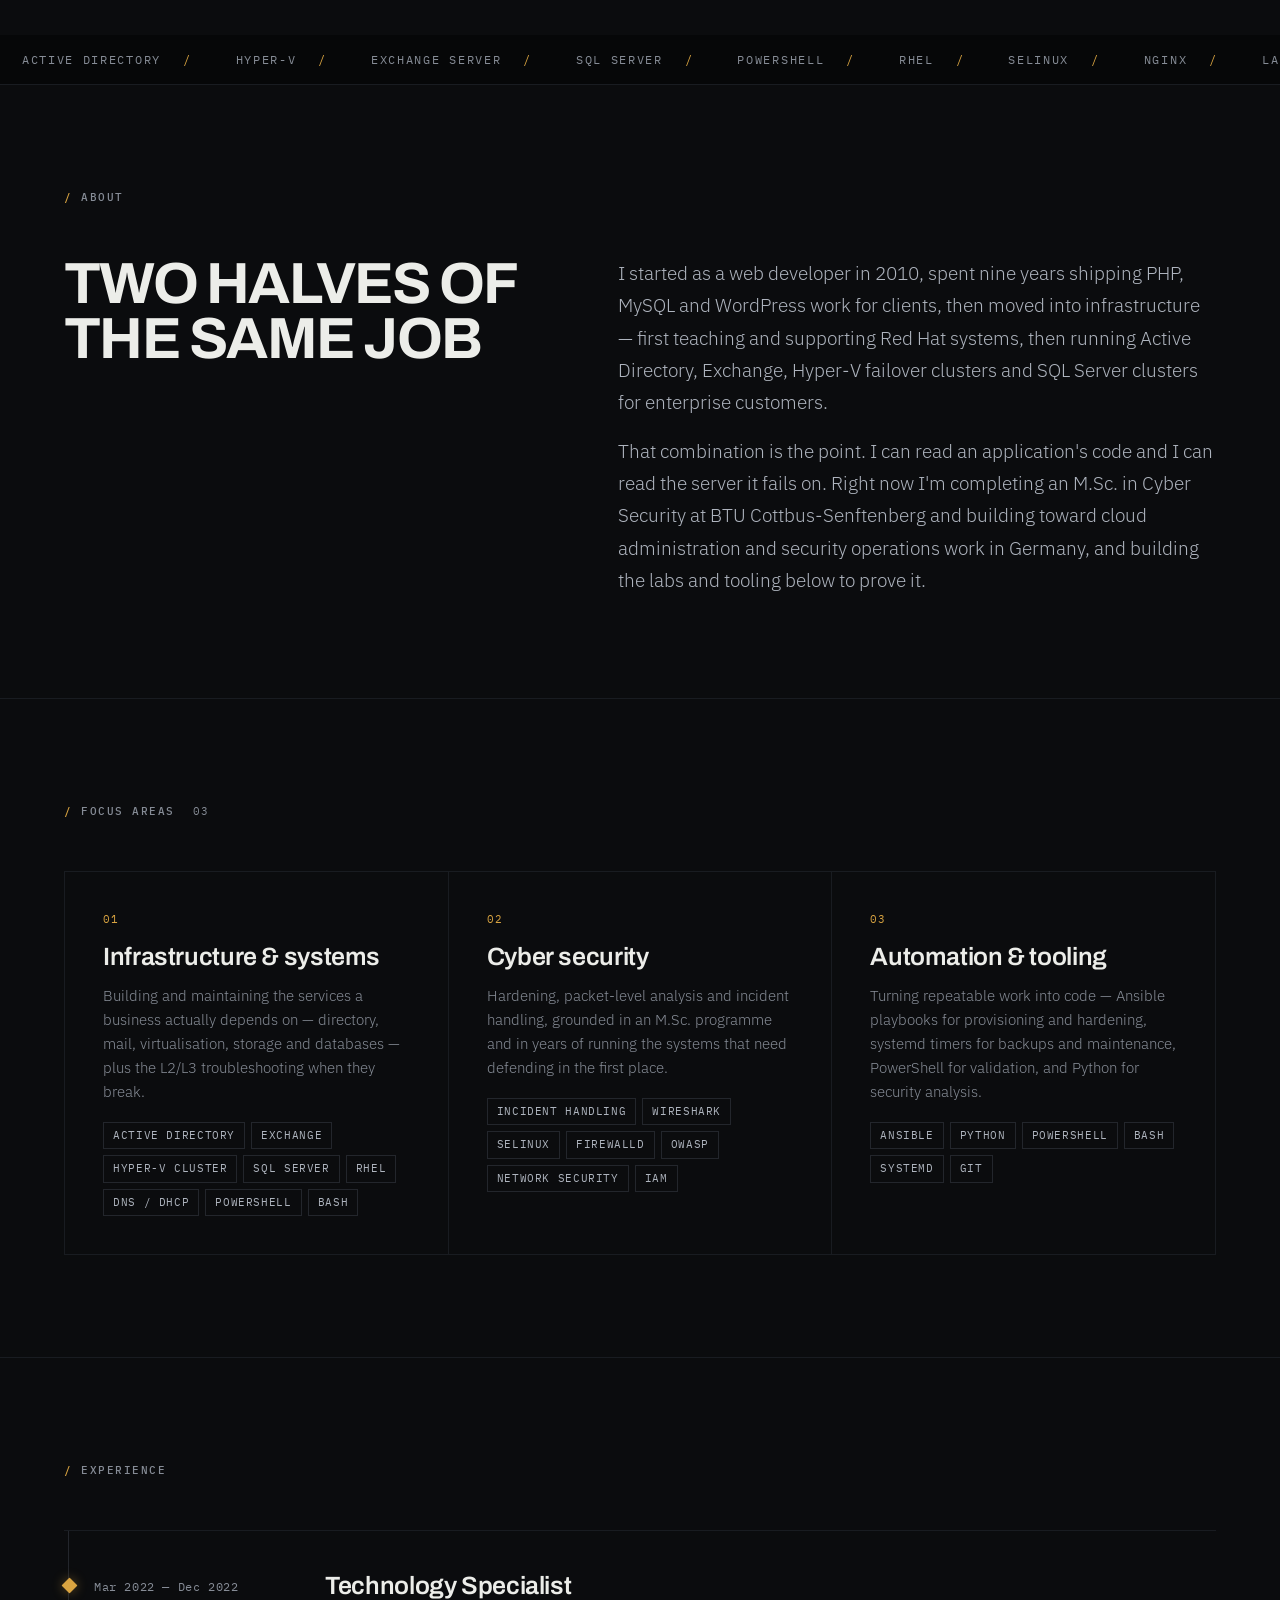
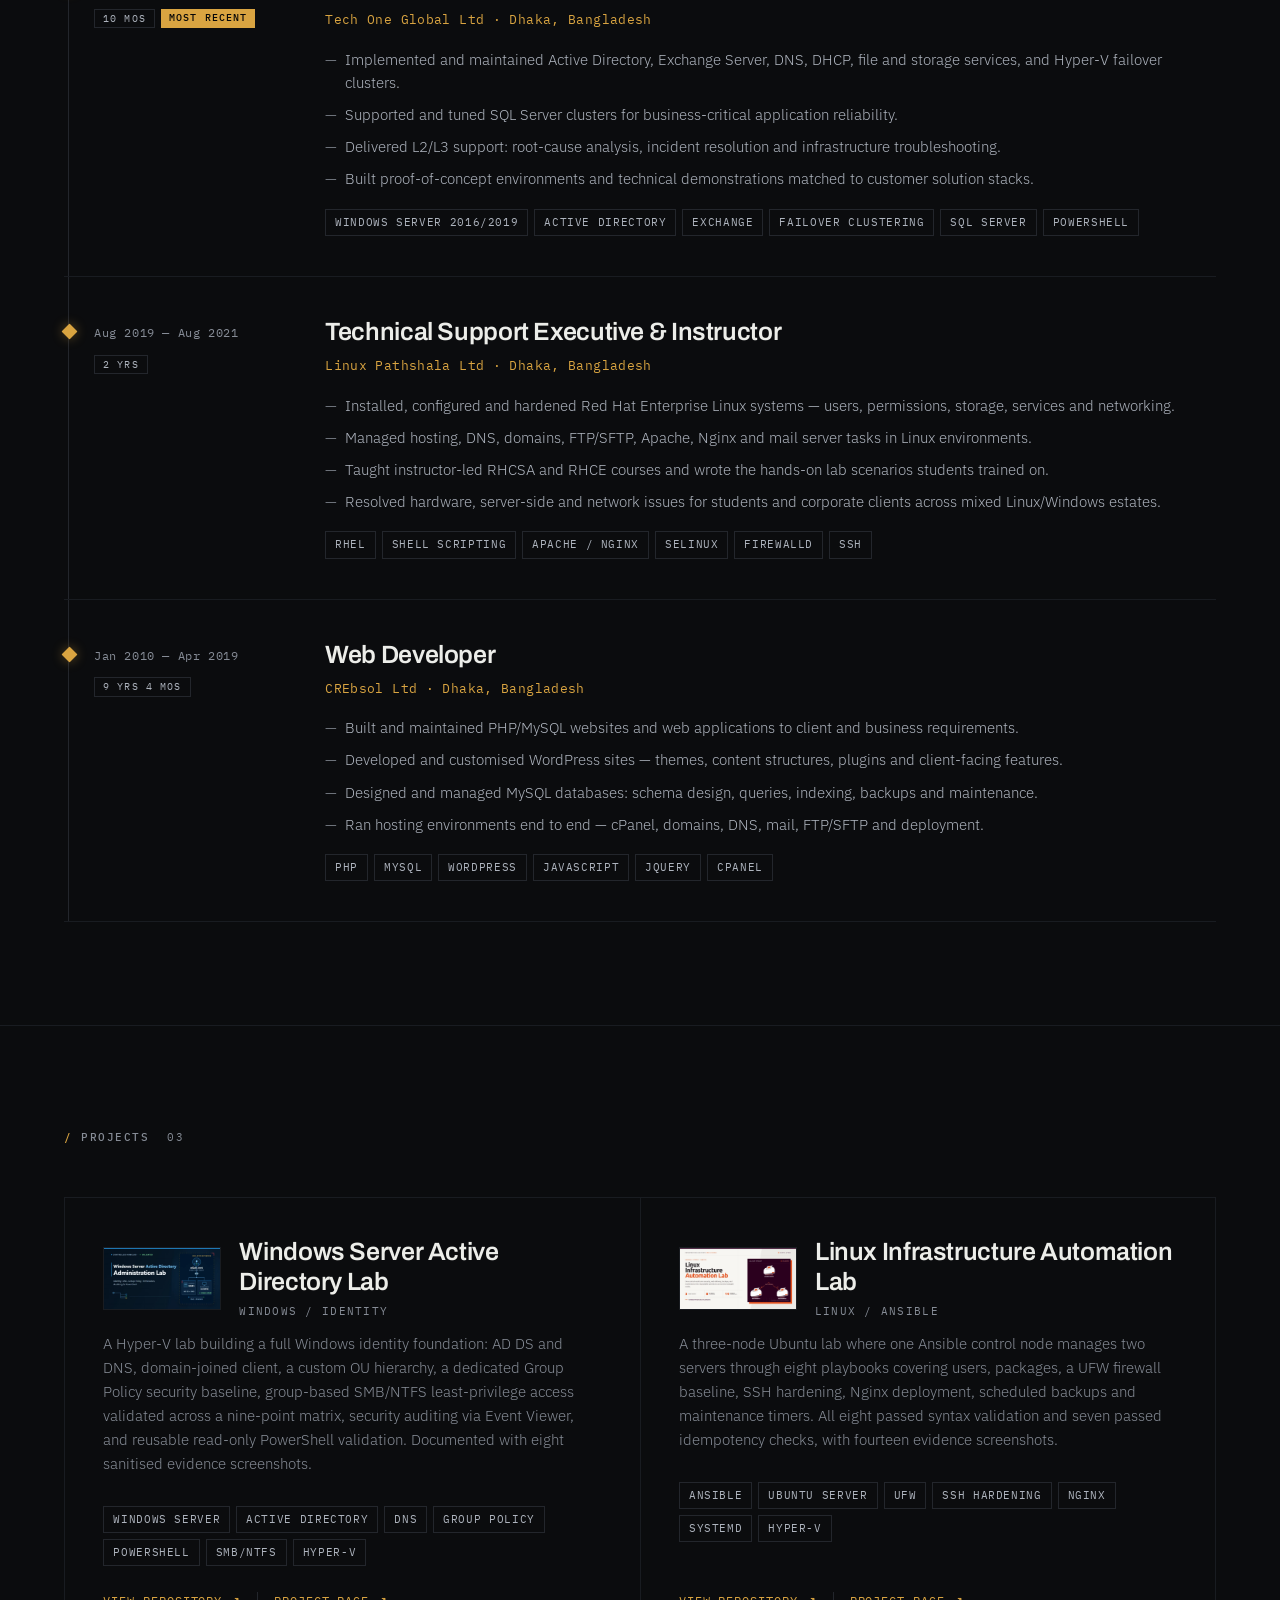
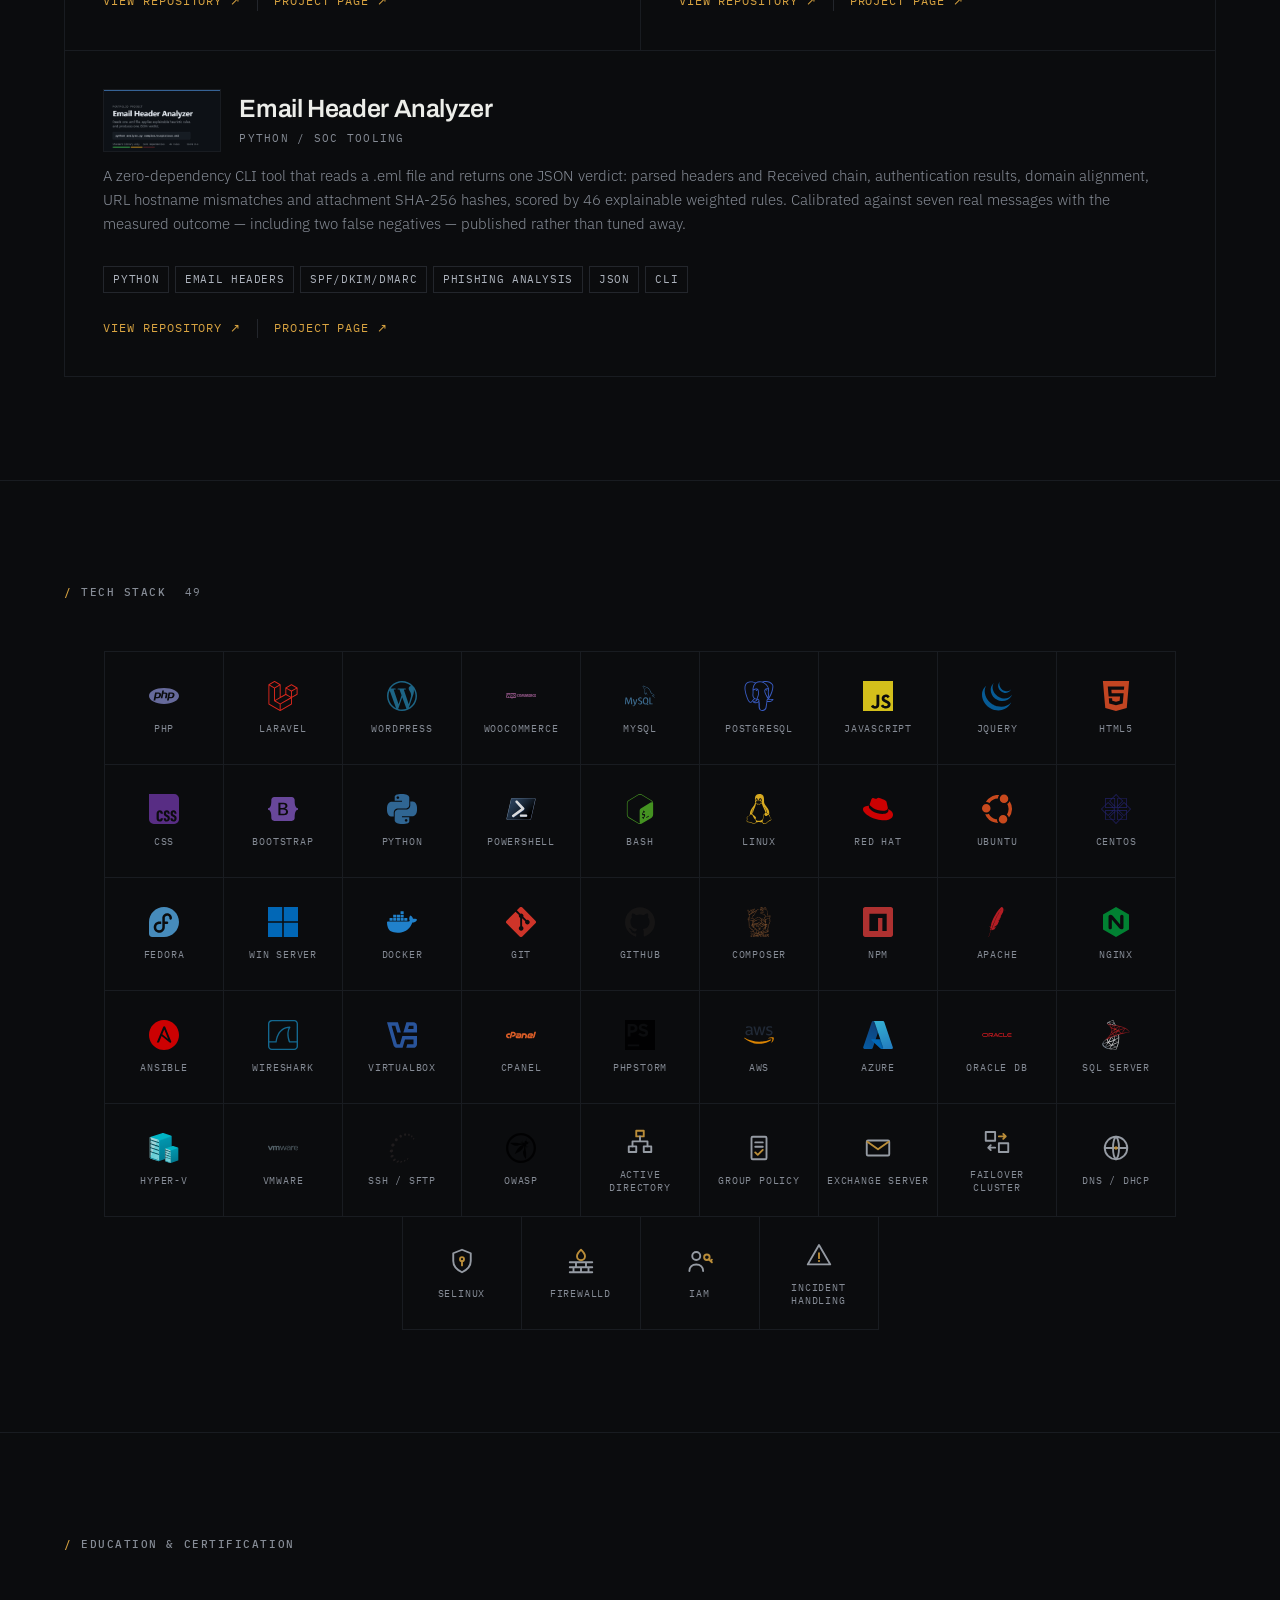
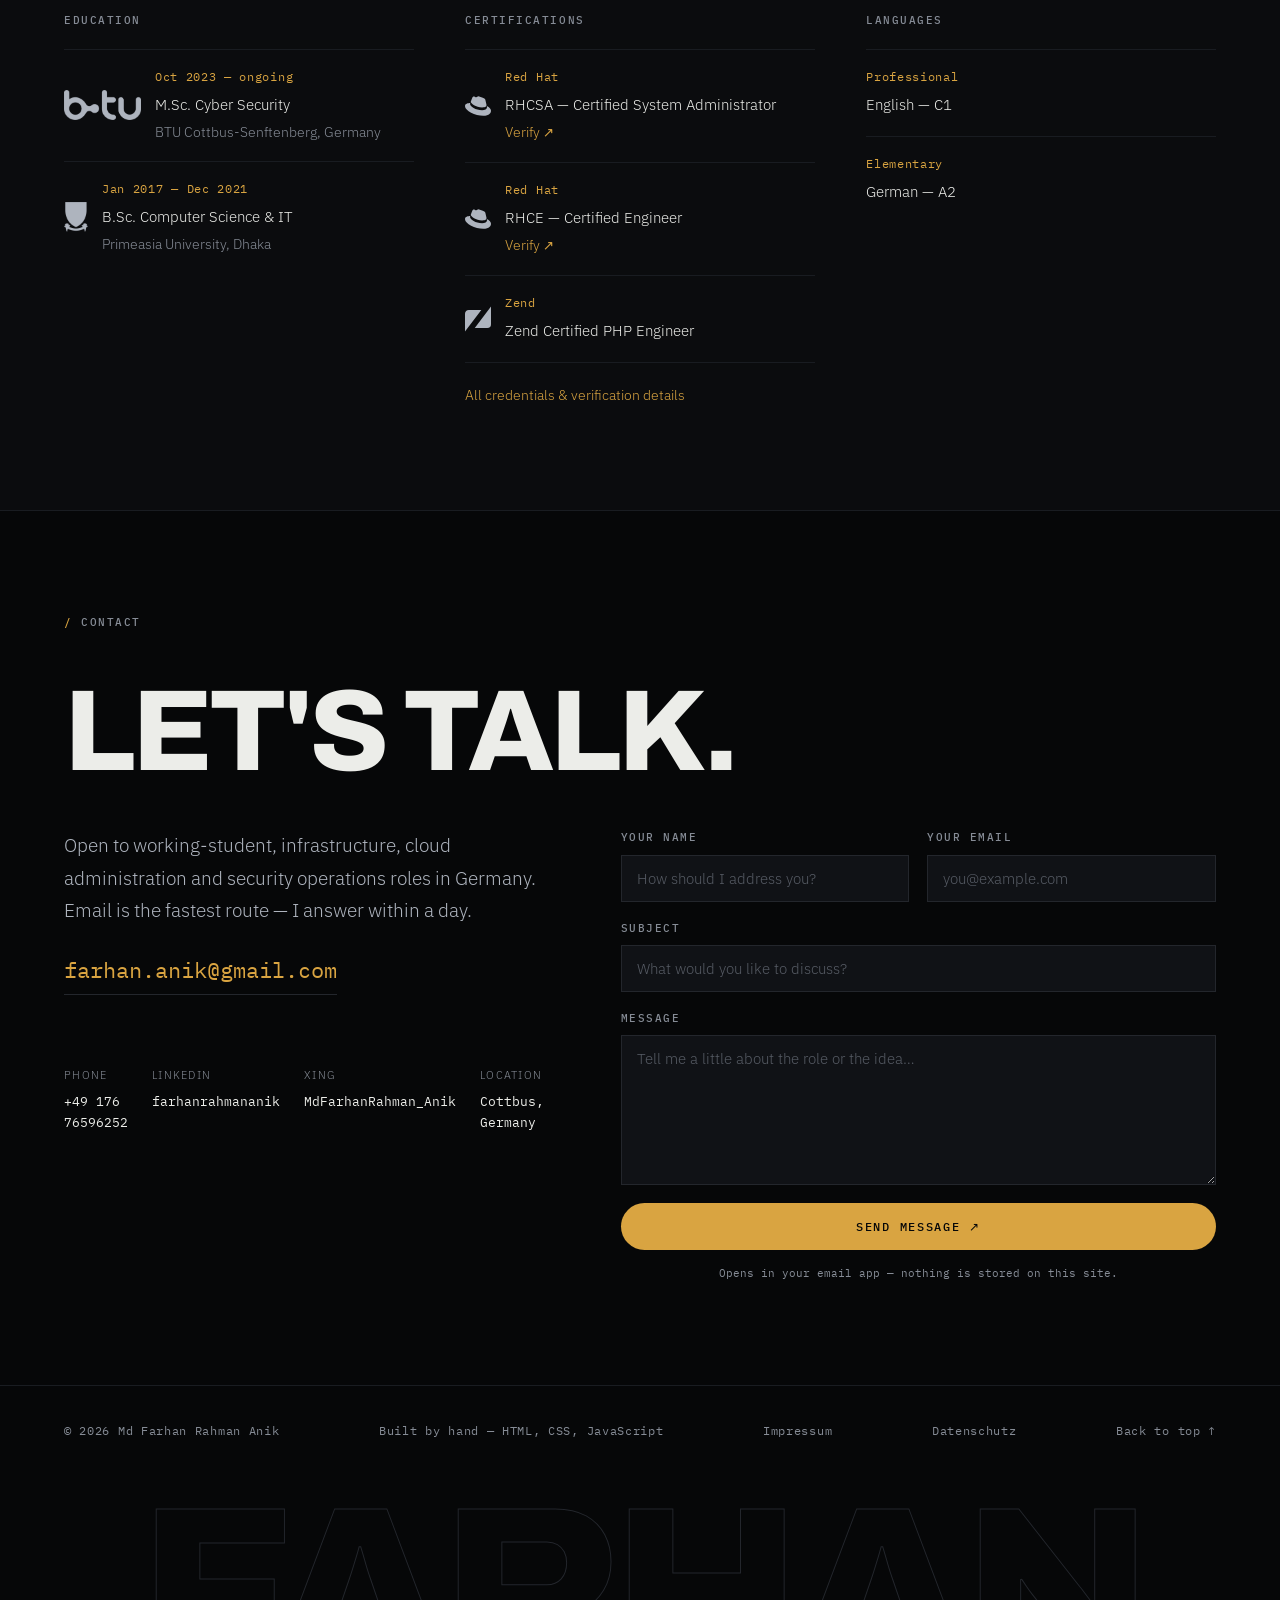
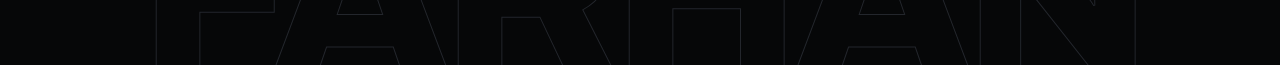
==== commit 74266ece: "Retire Laravel wording from the page copy The projects section now holds three sysadmin/security pro" ====
--- a/index.html
+++ b/index.html
@@ -3,8 +3,10 @@
 <head>
 <meta charset="utf-8">
 <meta name="viewport" content="width=device-width, initial-scale=1">
-<title>Md Farhan Rahman Anik — Infrastructure, Security &amp; Web Engineering</title>
-<meta name="description" content="Systems and security engineer based in Cottbus, Germany. Windows Server, Active Directory, Hyper-V, RHEL and Laravel. RHCSA, RHCE and Zend Certified PHP Engineer.">
+<title>Md Farhan Rahman Anik — Infrastructure, Security &amp; Automation</title>
+<meta name="description" content="Systems and security engineer in Cottbus, Germany. Windows Server, Active Directory, Hyper-V, RHEL, Ansible and Python security tooling. RHCSA and RHCE certified.">
+<meta property="og:description" content="Systems and security engineer in Cottbus, Germany. Windows Server, Active Directory, Hyper-V, RHEL, Ansible and Python security tooling. RHCSA and RHCE certified.">
+<meta name="twitter:description" content="Systems and security engineer in Cottbus, Germany. Windows Server, Active Directory, Hyper-V, RHEL, Ansible and Python security tooling. RHCSA and RHCE certified.">
 <link rel="icon" href="assets/favicon.svg" type="image/svg+xml">
 <link rel="icon" href="assets/favicon.ico" sizes="any">
 <link rel="apple-touch-icon" href="assets/apple-touch-icon.png">
@@ -47,7 +49,7 @@
       </h1>
 
       <div class="hero-role">
-        <div class="job">Infrastructure &middot; Security &middot; Web Engineering</div>
+        <div class="job">Infrastructure &middot; Security &middot; Automation</div>
         <div class="mono muted">Cottbus, Germany</div>
       </div>
 
@@ -74,9 +76,9 @@
             <span class="badge">Portfolio / 2026</span>
             </div>
             <div class="pcard-body">
-              <div class="pcard-eyebrow">Systems &middot; Security &middot; Web</div>
+              <div class="pcard-eyebrow">Systems &middot; Security &middot; Automation</div>
               <div class="pcard-name">Md Farhan Rahman Anik</div>
-              <p class="pcard-line">Infrastructure &amp; security engineer and Laravel developer — M.Sc. Cyber Security student at BTU.</p>
+              <p class="pcard-line">Infrastructure &amp; security engineer — M.Sc. Cyber Security student at BTU.</p>
               <div class="pcard-loc">Cottbus, Germany</div>
             </div>
             <nav class="pcard-links" aria-label="Profiles">
@@ -121,7 +123,7 @@
             That combination is the point. I can read an application's code and I can read the server
             it fails on. Right now I'm completing an M.Sc. in Cyber Security at BTU
             Cottbus-Senftenberg and building toward cloud administration and security operations work
-            in Germany, while keeping the Laravel side sharp on real business applications.
+            in Germany, and building the labs and tooling below to prove it.
           </p>
         </div>
       </div>
@@ -162,15 +164,14 @@
         </article>
         <article class="card">
           <div class="idx">03</div>
-          <h3 class="h3">Web applications</h3>
-          <p>Business applications in Laravel and WordPress: authentication, role-based access,
-             workflows, reporting and audit trails — the unglamorous parts that decide whether a
-             system survives an audit.</p>
-          <div class="taglist">
-            <span class="tag">Laravel 12</span><span class="tag">PHP 8</span>
-            <span class="tag">MySQL</span><span class="tag">React</span>
-            <span class="tag">WordPress</span><span class="tag">RBAC</span>
-            <span class="tag">Git</span>
+          <h3 class="h3">Automation &amp; tooling</h3>
+          <p>Turning repeatable work into code — Ansible playbooks for provisioning and hardening,
+             systemd timers for backups and maintenance, PowerShell for validation, and Python for
+             security analysis.</p>
+          <div class="taglist">
+            <span class="tag">Ansible</span><span class="tag">Python</span>
+            <span class="tag">PowerShell</span><span class="tag">Bash</span>
+            <span class="tag">systemd</span><span class="tag">Git</span>
           </div>
         </article>
       </div>
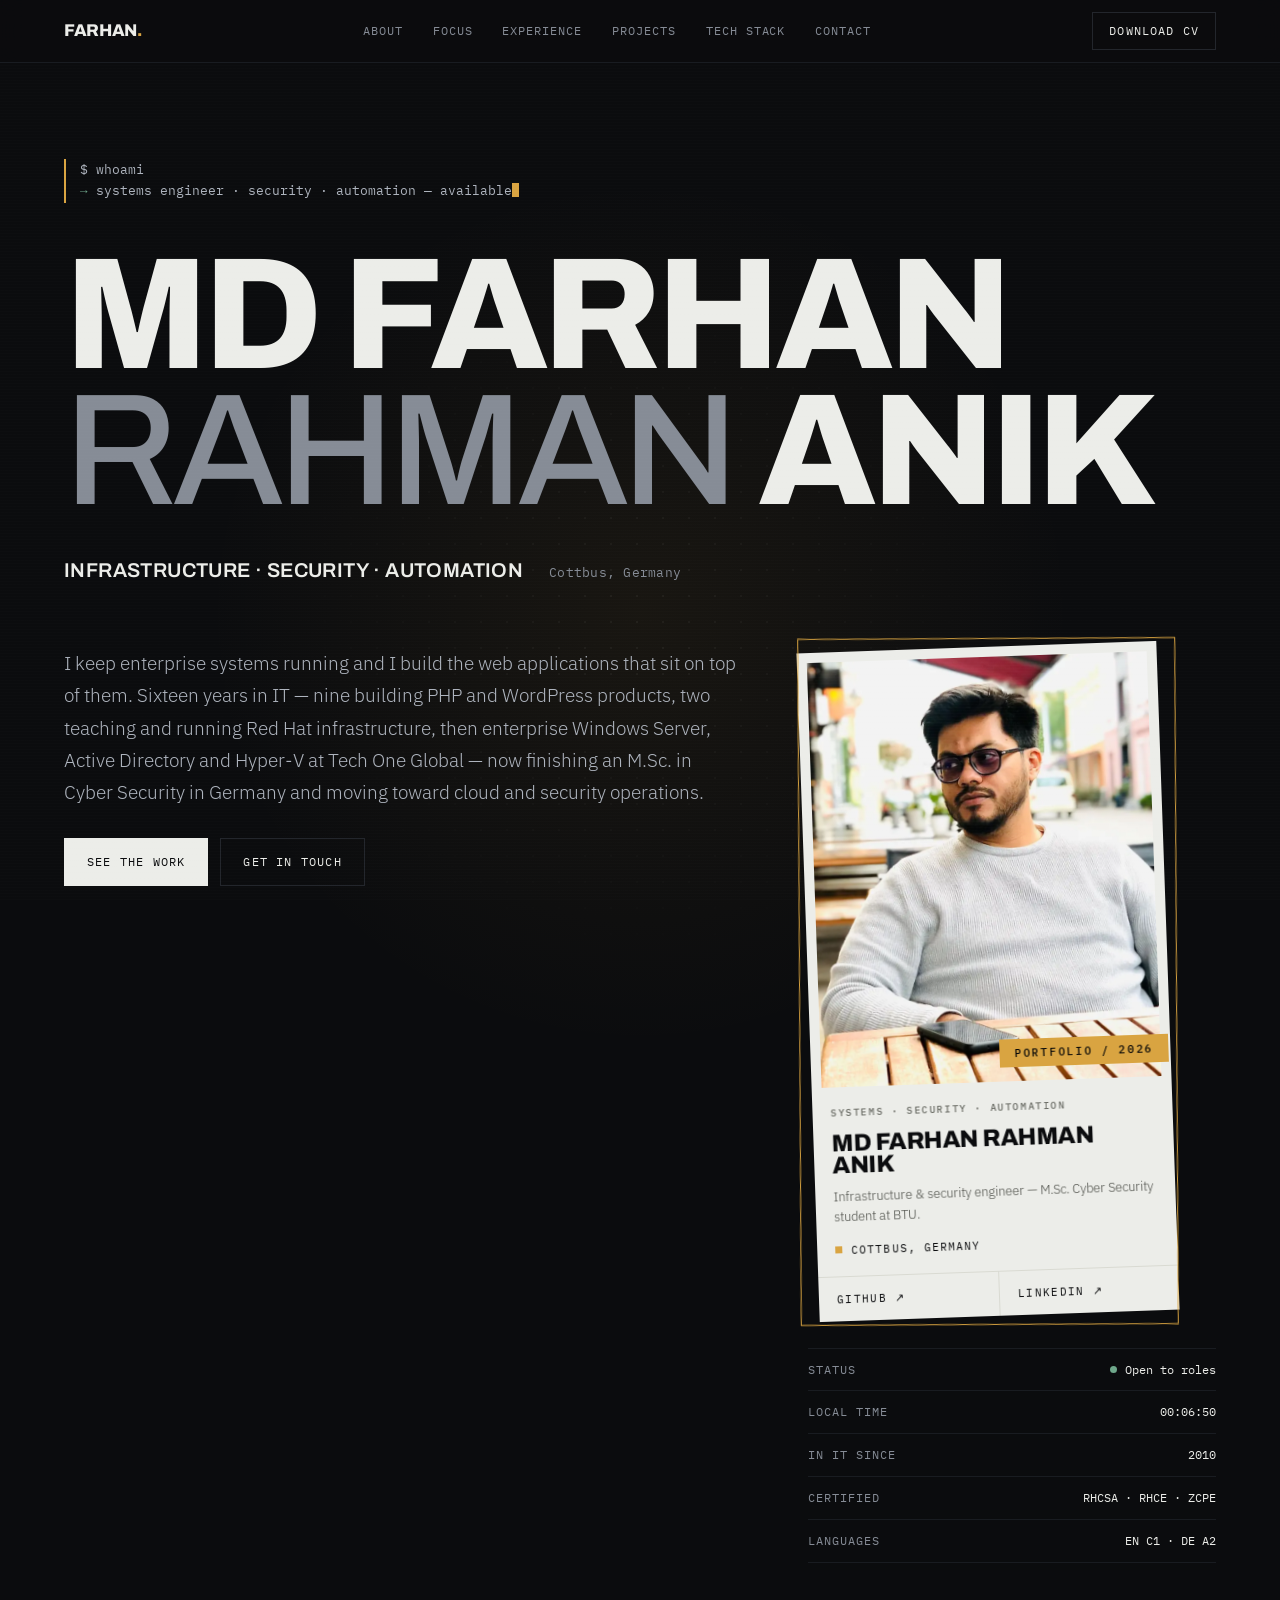
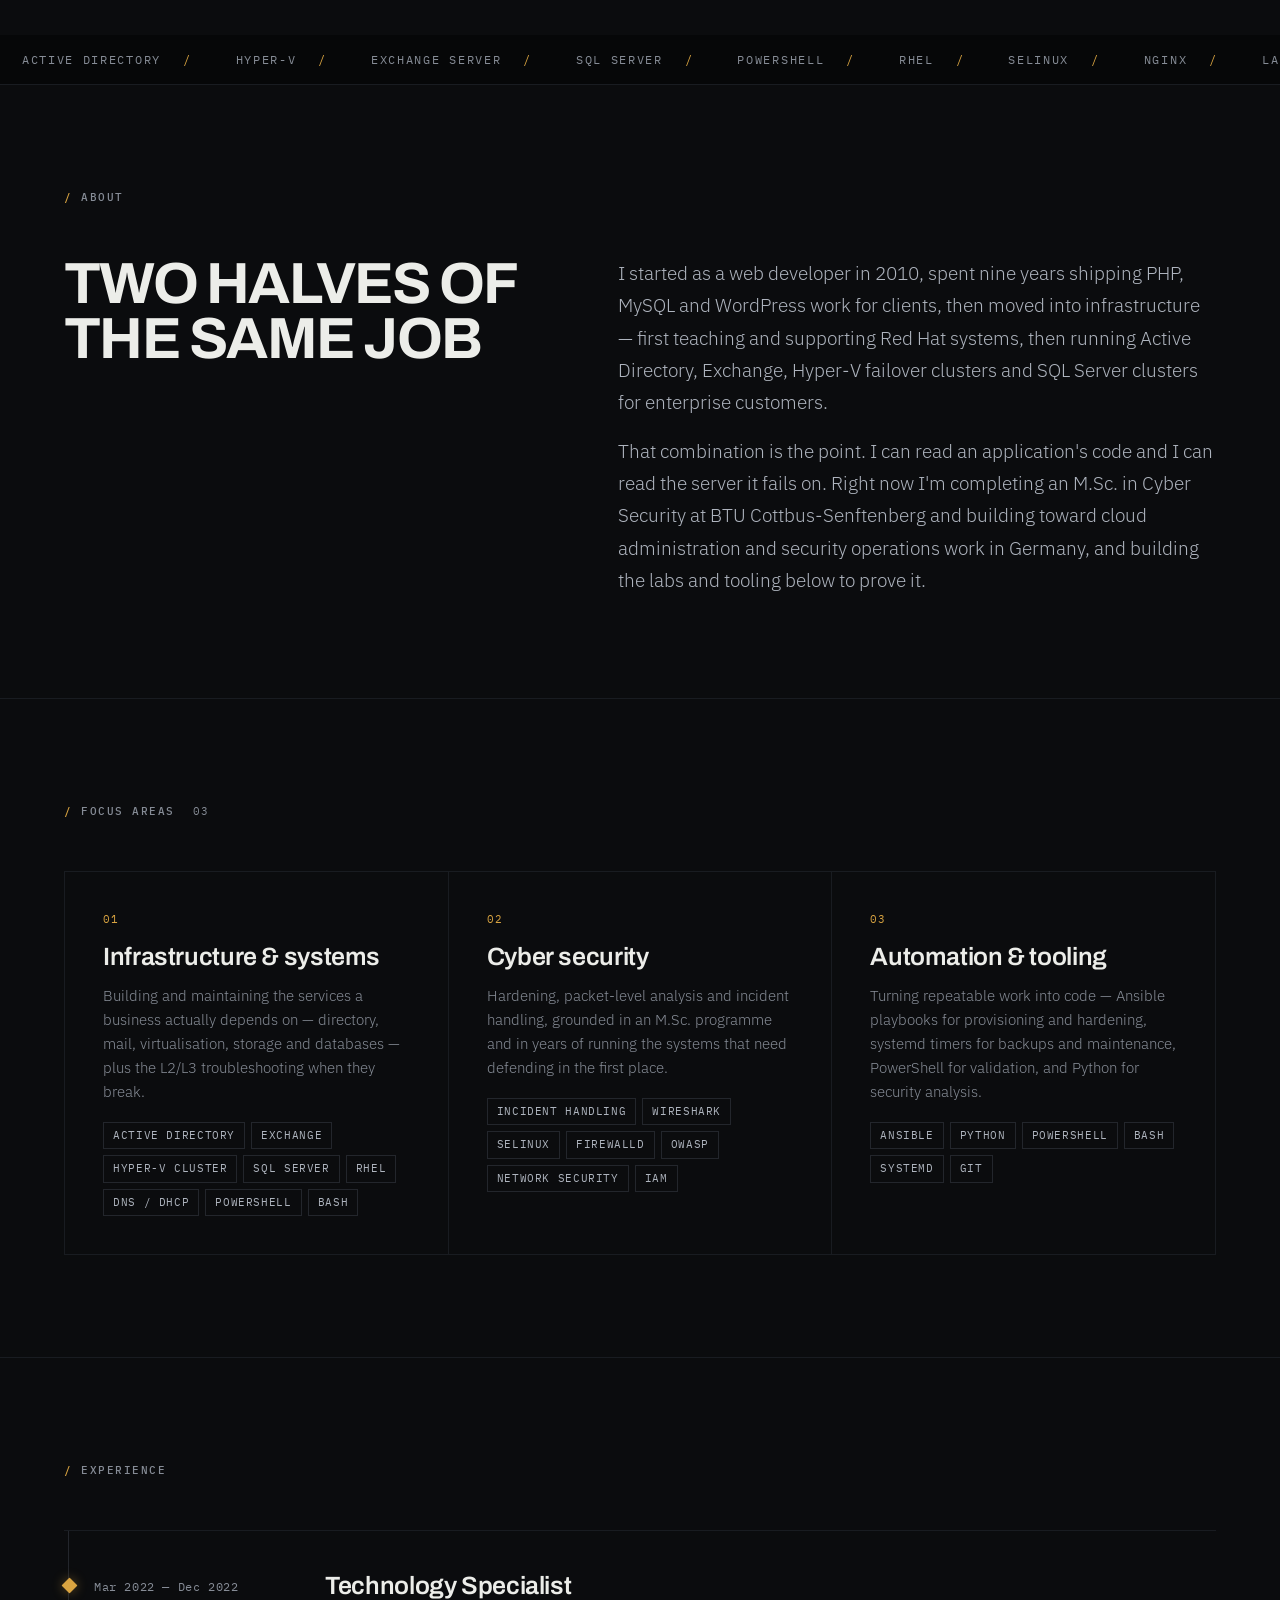
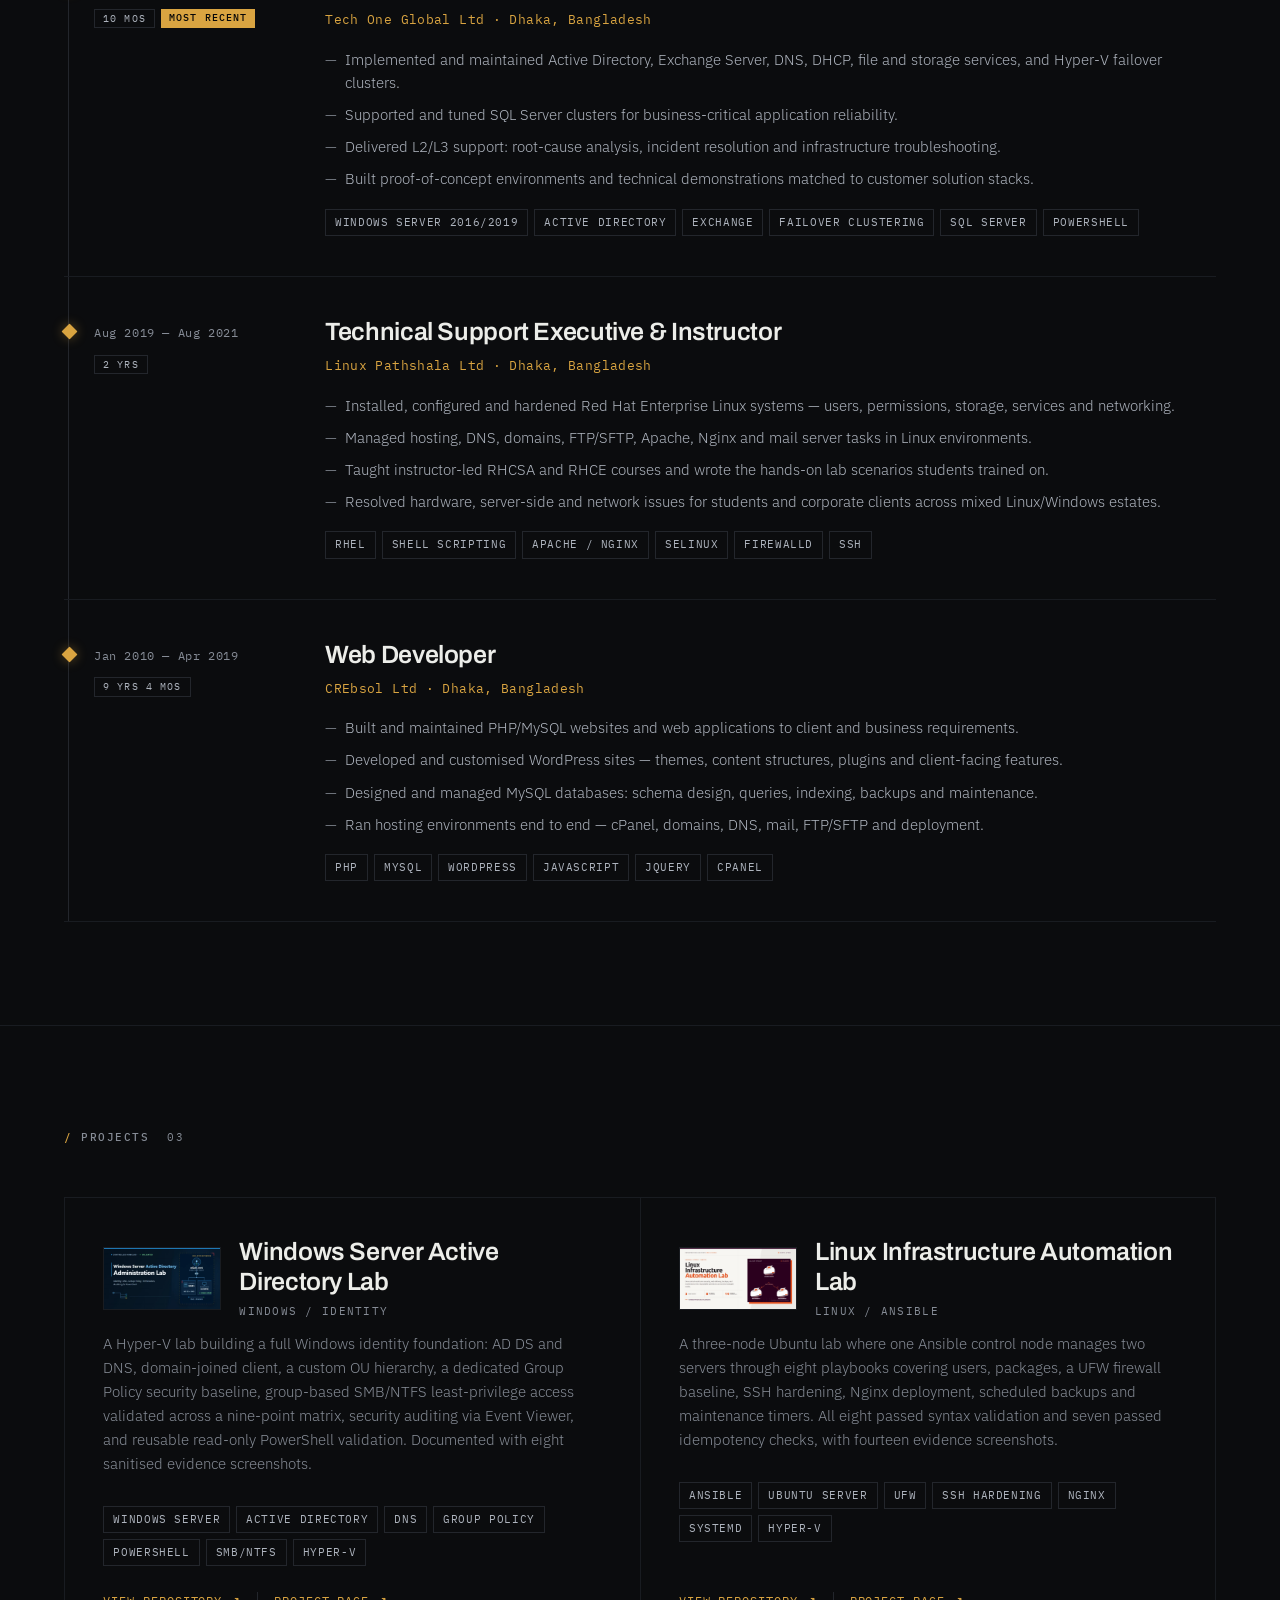
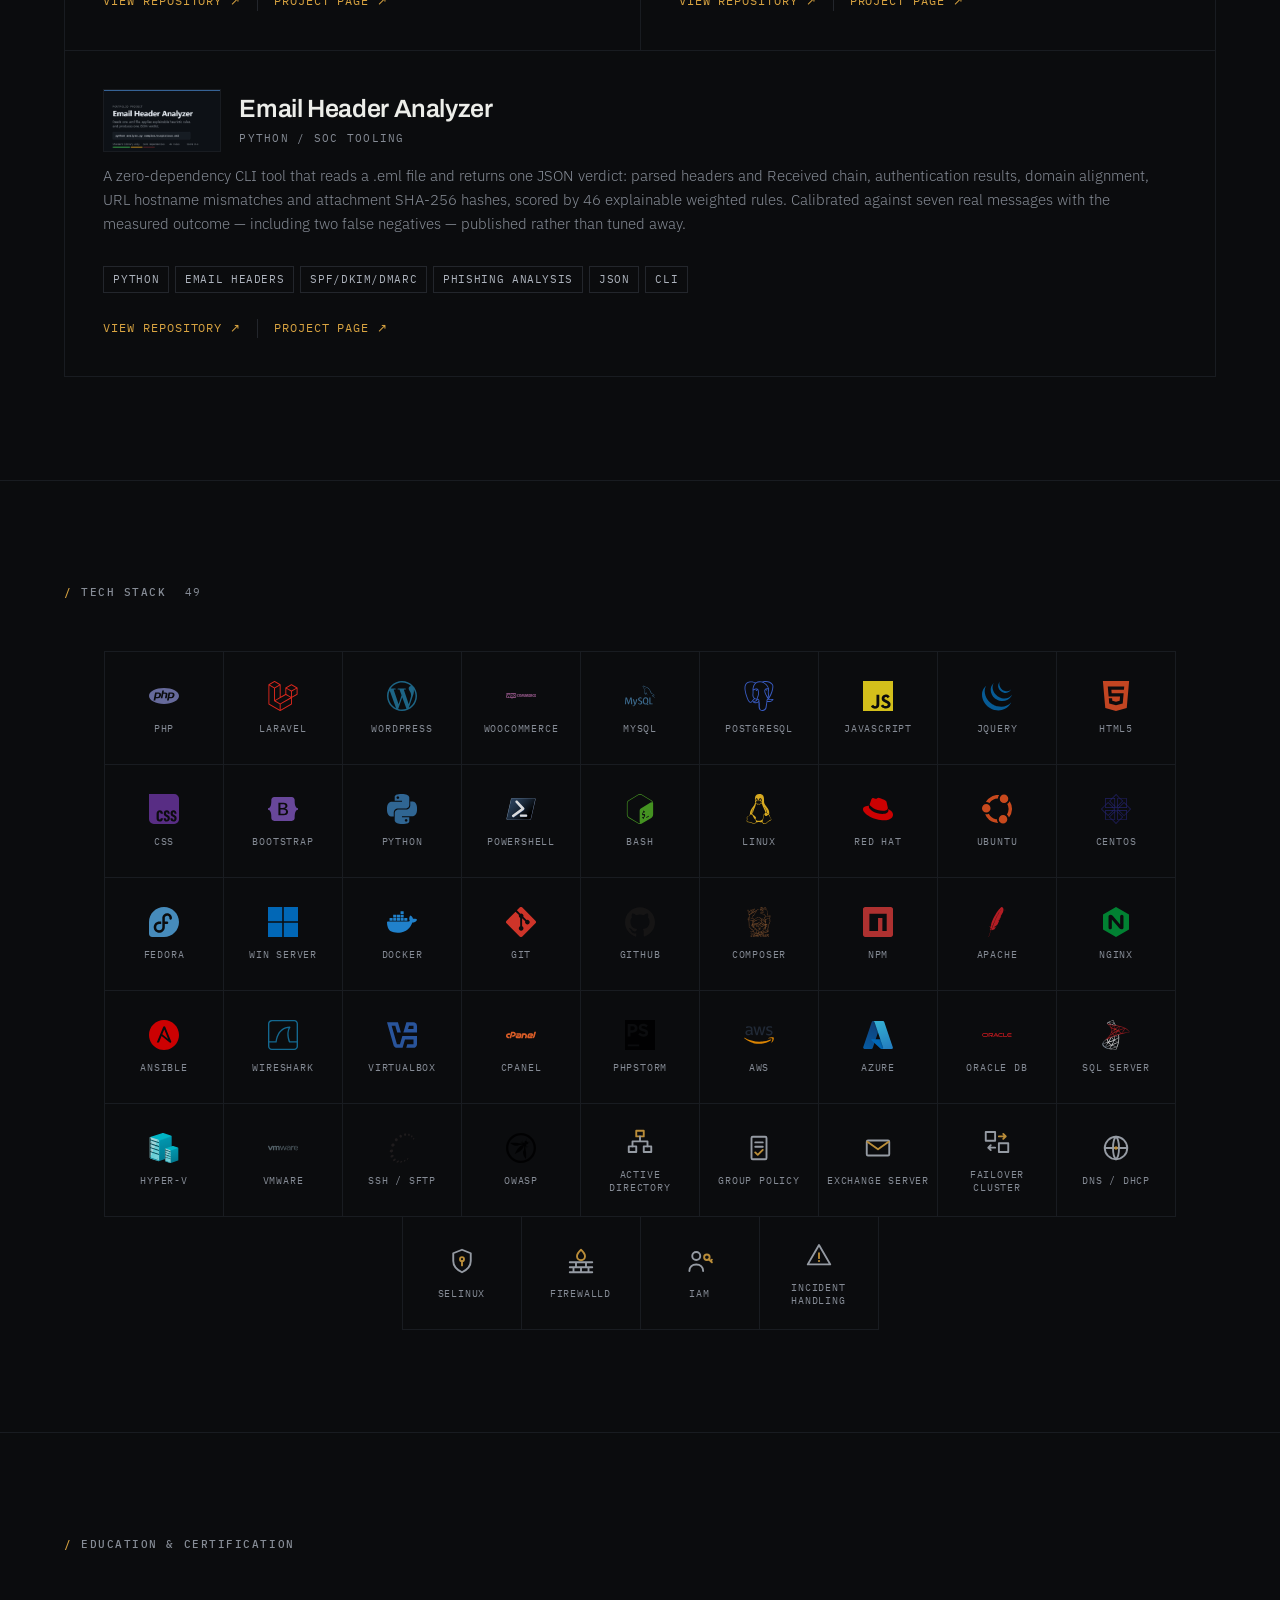
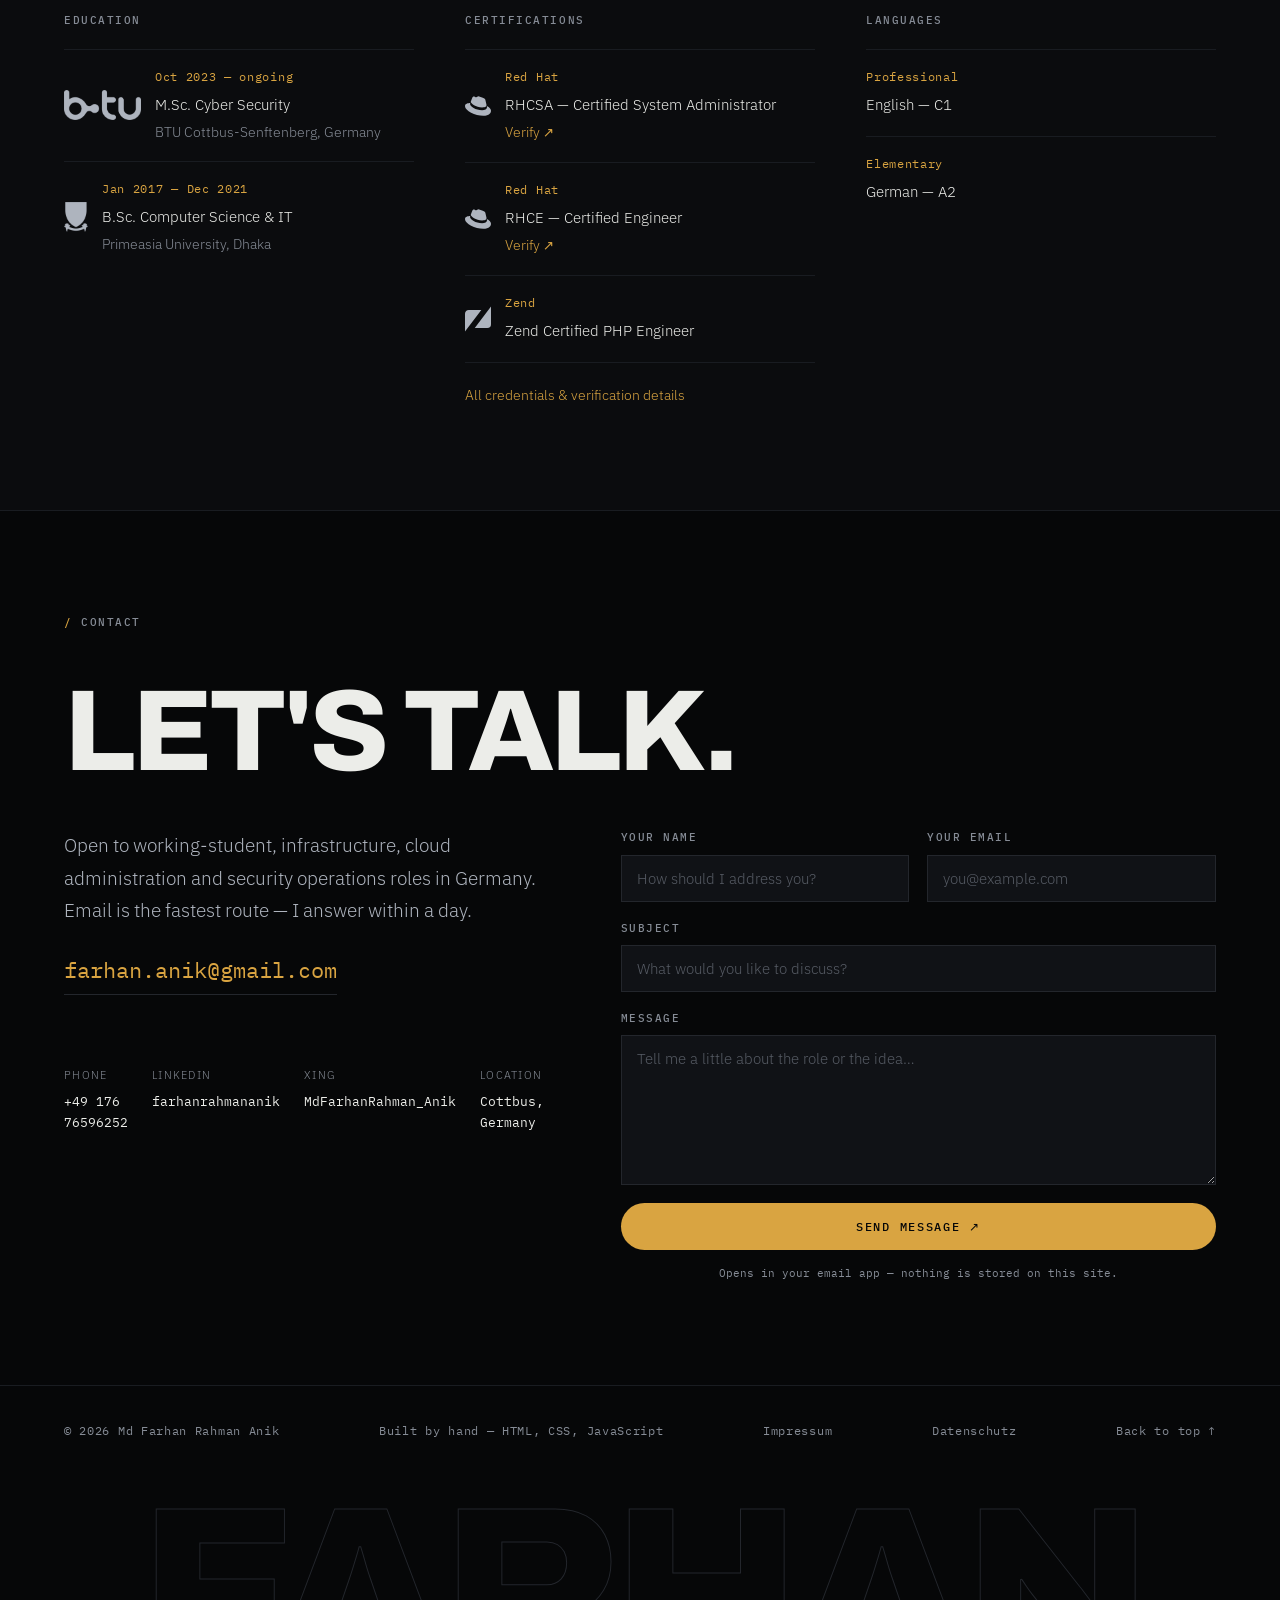
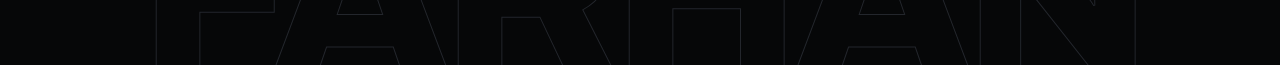
==== commit 6300cc5c: "Make the CV reachable on mobile .head-cta is display:none below 880px and had no equivalent in the b" ====
--- a/index.html
+++ b/index.html
@@ -25,6 +25,7 @@
       <a href="#projects">Projects</a>
       <a href="#skills">Tech Stack</a>
       <a href="#contact">Contact</a>
+      <a class="nav-cta" href="Md_Farhan_Rahman_Anik_CV.pdf" download>Download CV</a>
     </nav>
     <a class="head-cta" href="Md_Farhan_Rahman_Anik_CV.pdf" download>Download CV</a>
     <button class="burger" id="burger" aria-expanded="false" aria-controls="nav">Menu</button>
--- a/css/style.css
+++ b/css/style.css
@@ -249,6 +249,9 @@
   border:1px solid var(--line);padding:9px 16px;transition:.22s;white-space:nowrap;
 }
 .head-cta:hover{background:var(--paper);color:var(--ink);border-color:var(--paper)}
+/* CV link inside the burger menu — the only way to reach the CV <=880px,
+   where .head-cta is hidden. Exactly one of the two is ever displayed. */
+.nav-cta{display:none}
 .burger{display:none;background:none;border:1px solid var(--line);color:var(--paper);padding:8px 12px;font-family:var(--font-mono);font-size:11px;letter-spacing:.1em;cursor:pointer;text-transform:uppercase}
 
 @media (max-width:880px){
@@ -257,10 +260,16 @@
     flex-direction:column;gap:0;border-bottom:1px solid var(--line);
     max-height:0;overflow:hidden;transition:max-height .3s ease;
   }
-  .nav.open{max-height:340px}
+  .nav.open{max-height:420px}
   .nav a{padding:16px var(--pad);border-top:1px solid var(--line-soft);font-size:13px}
   .burger{display:block}
   .head-cta{display:none}
+  /* primary action in the menu: amber rail in the same style as .term */
+  .nav .nav-cta{
+    display:block;color:var(--signal);
+    border-left:2px solid var(--signal);padding-left:calc(var(--pad) - 2px);
+  }
+  .nav .nav-cta:hover{color:var(--signal)}
 }
 
 /* ============================================================
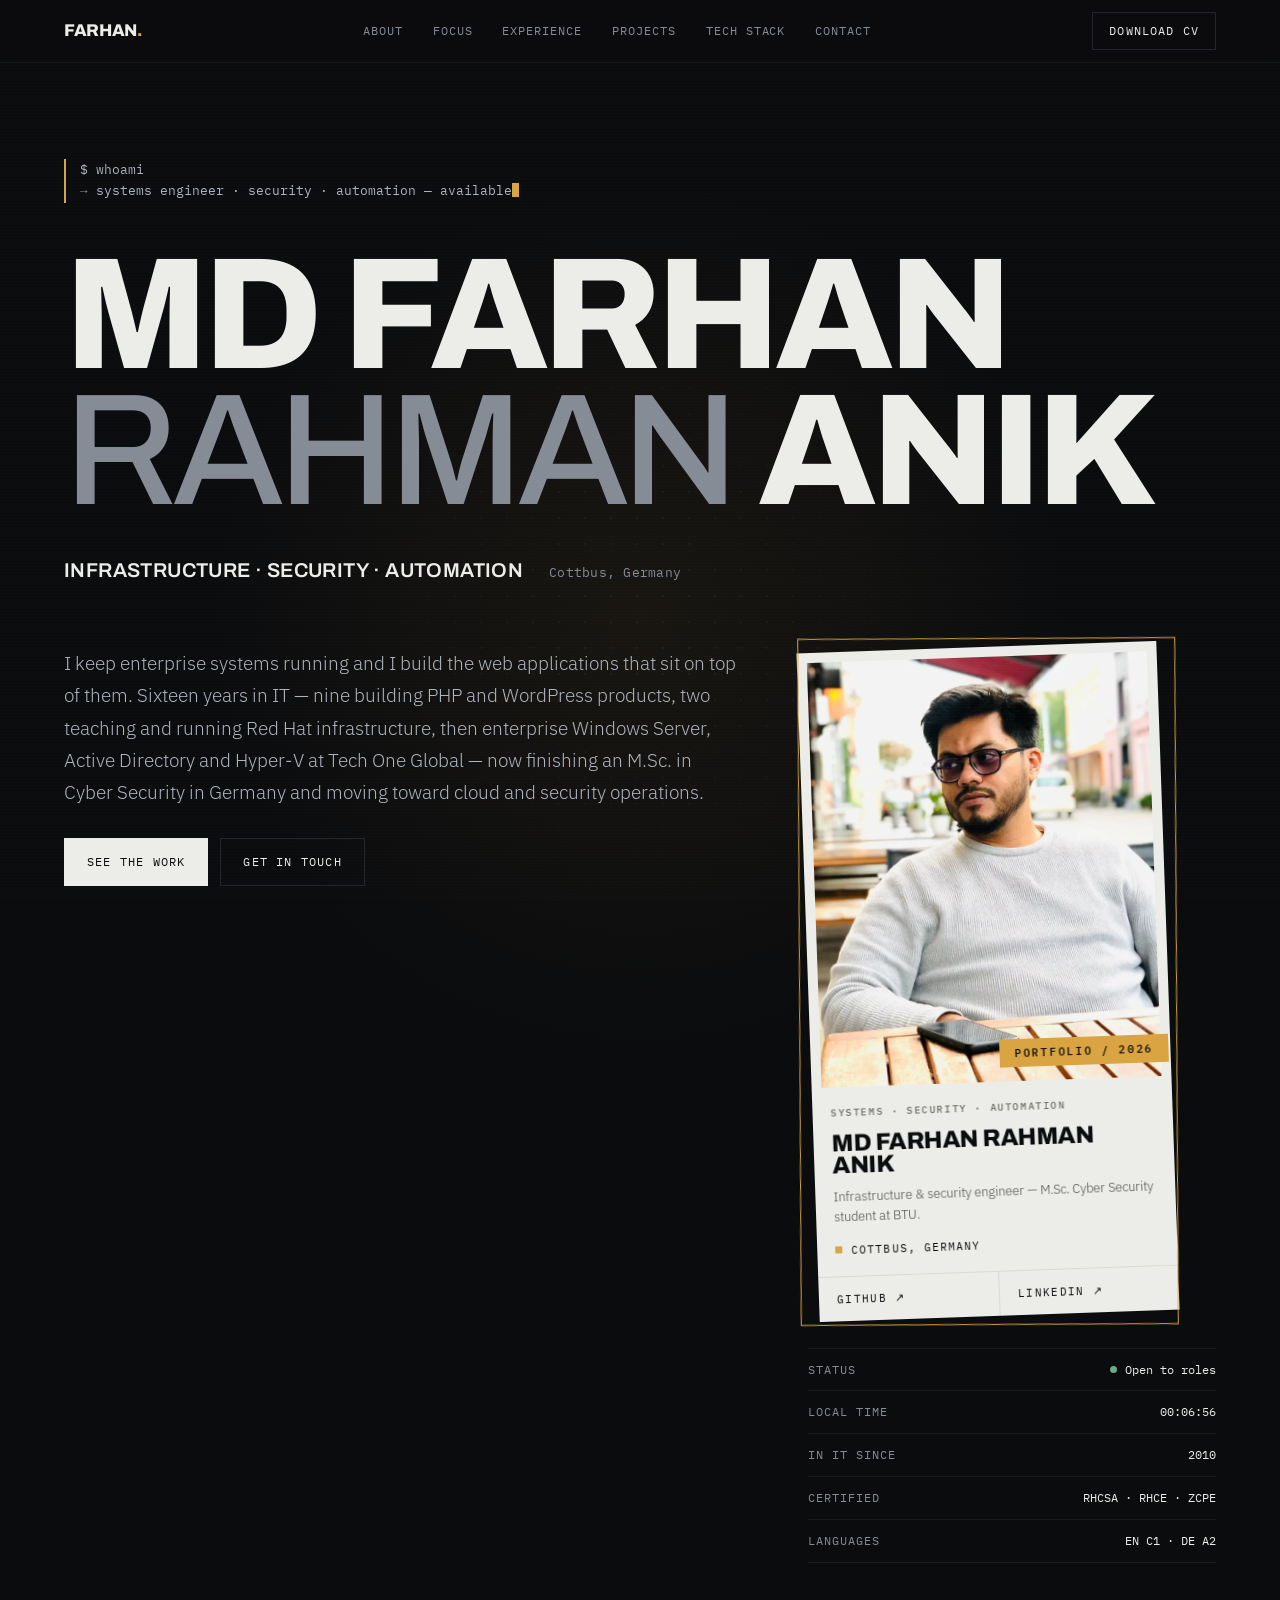
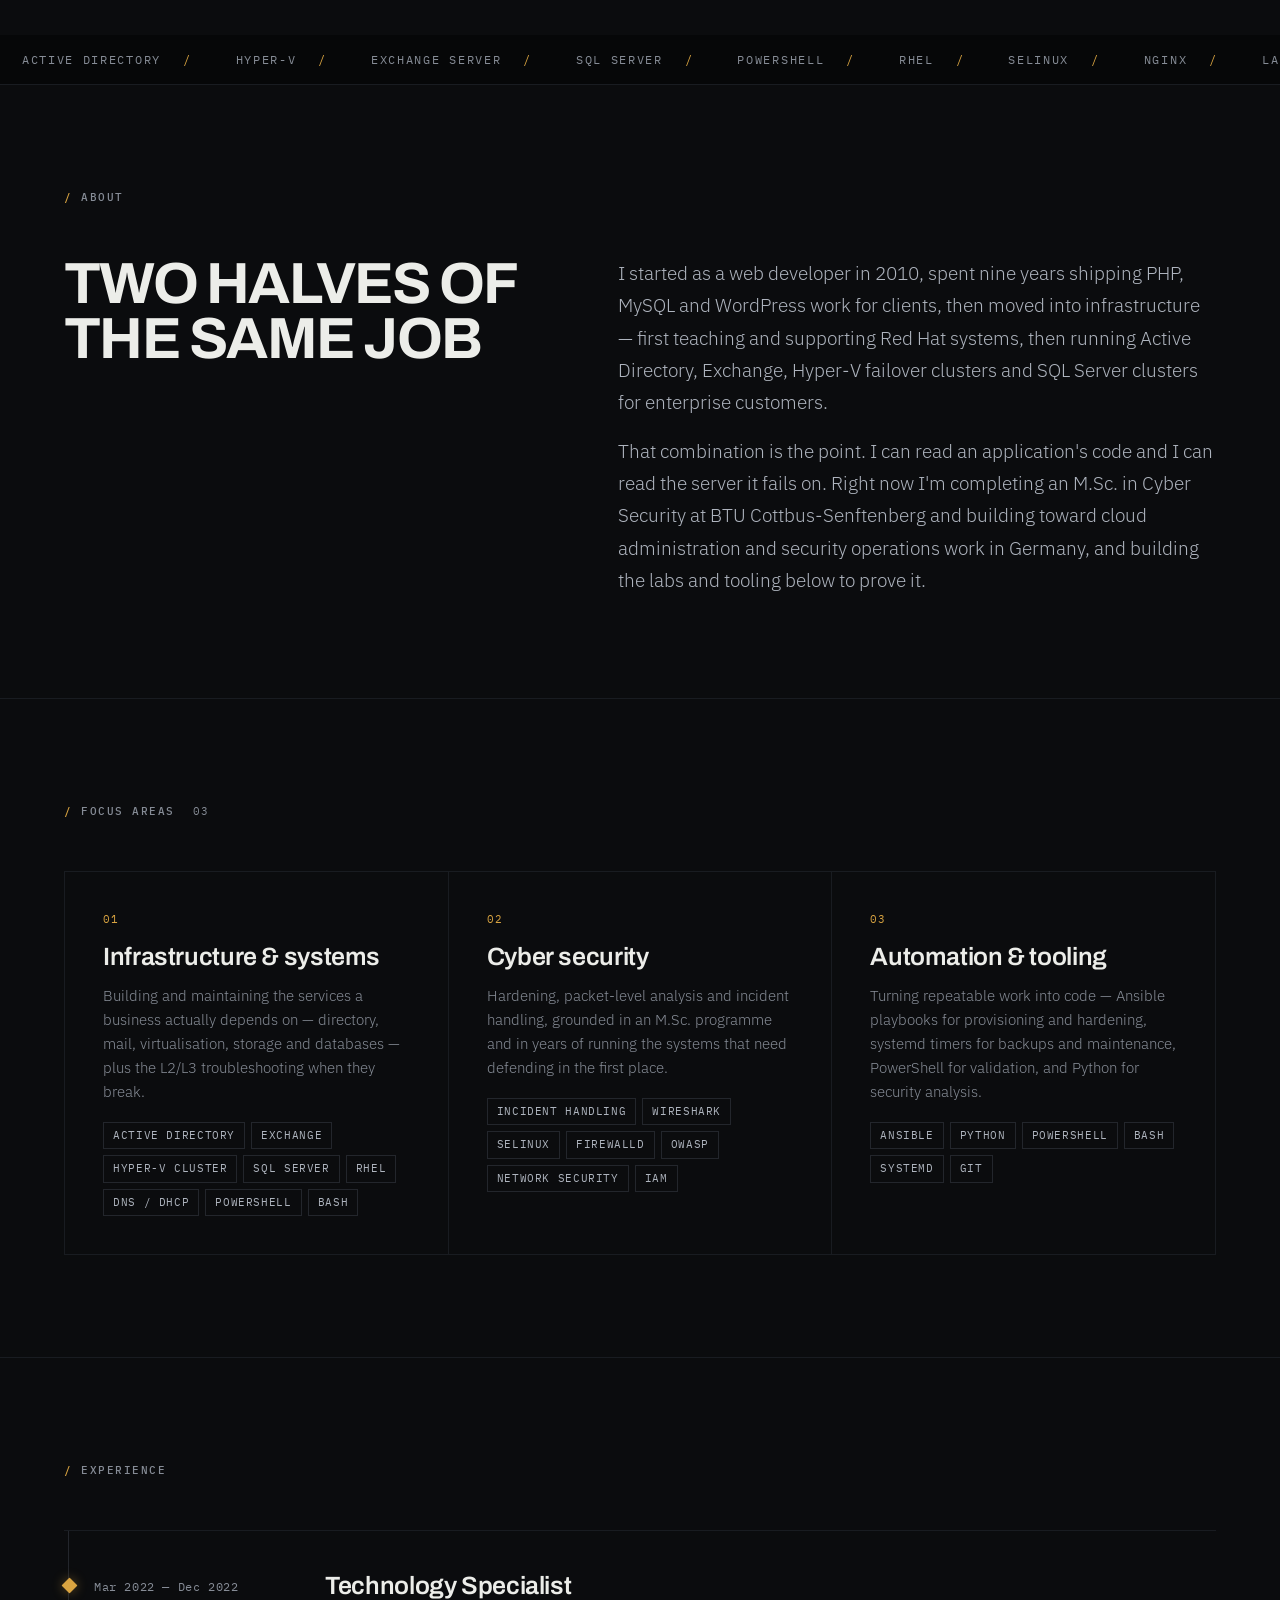
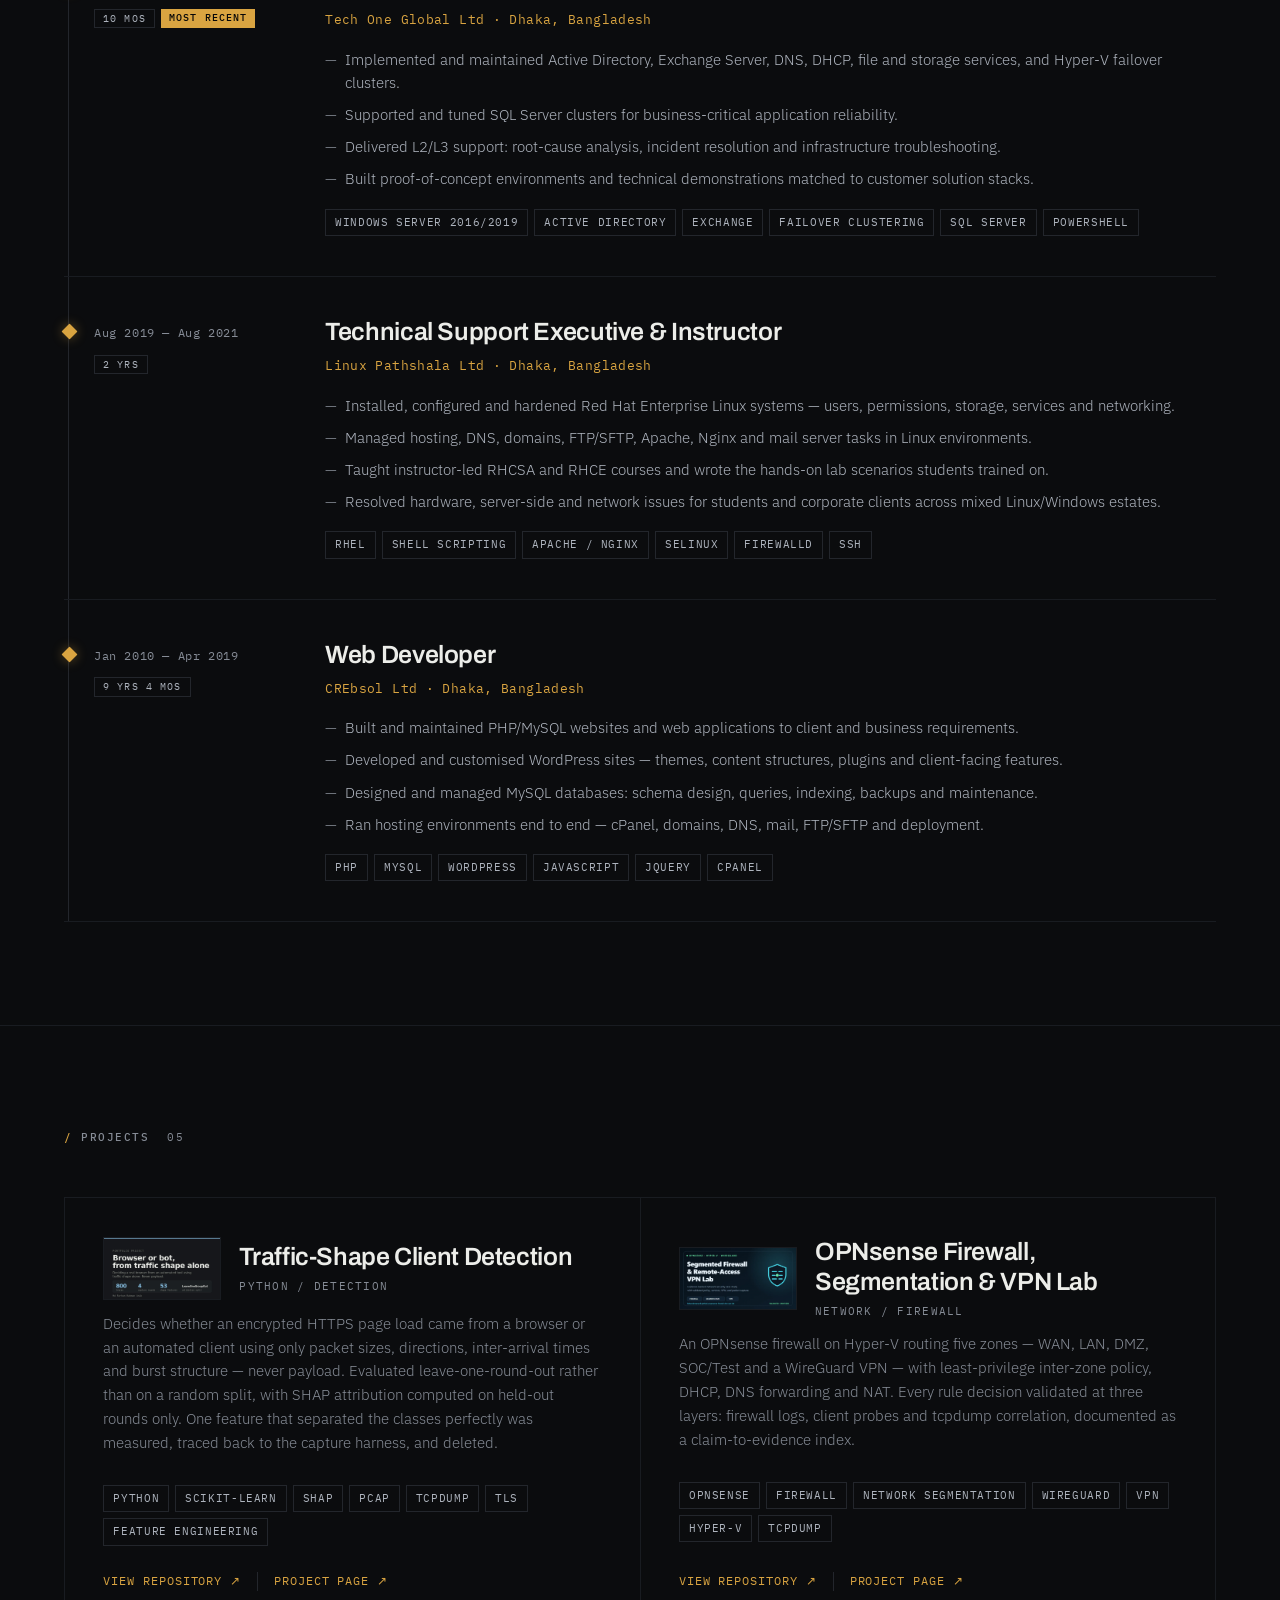
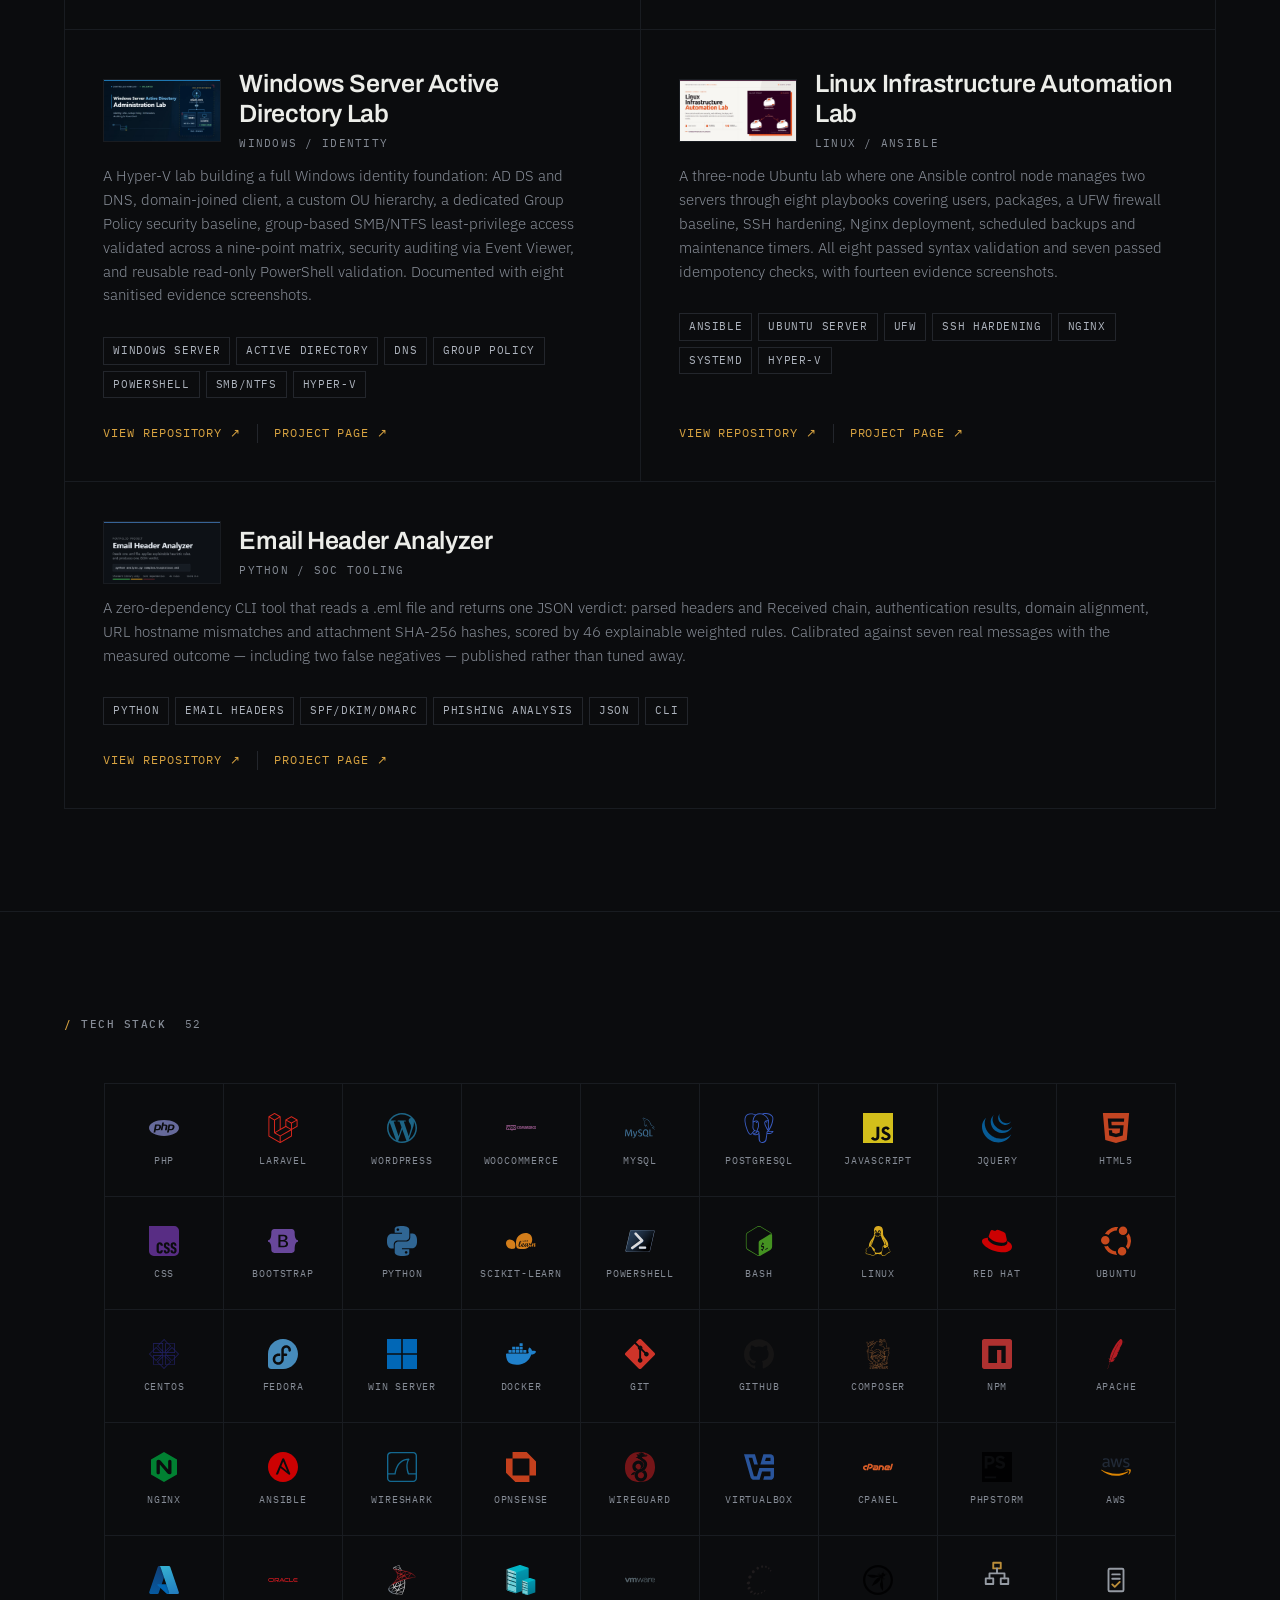
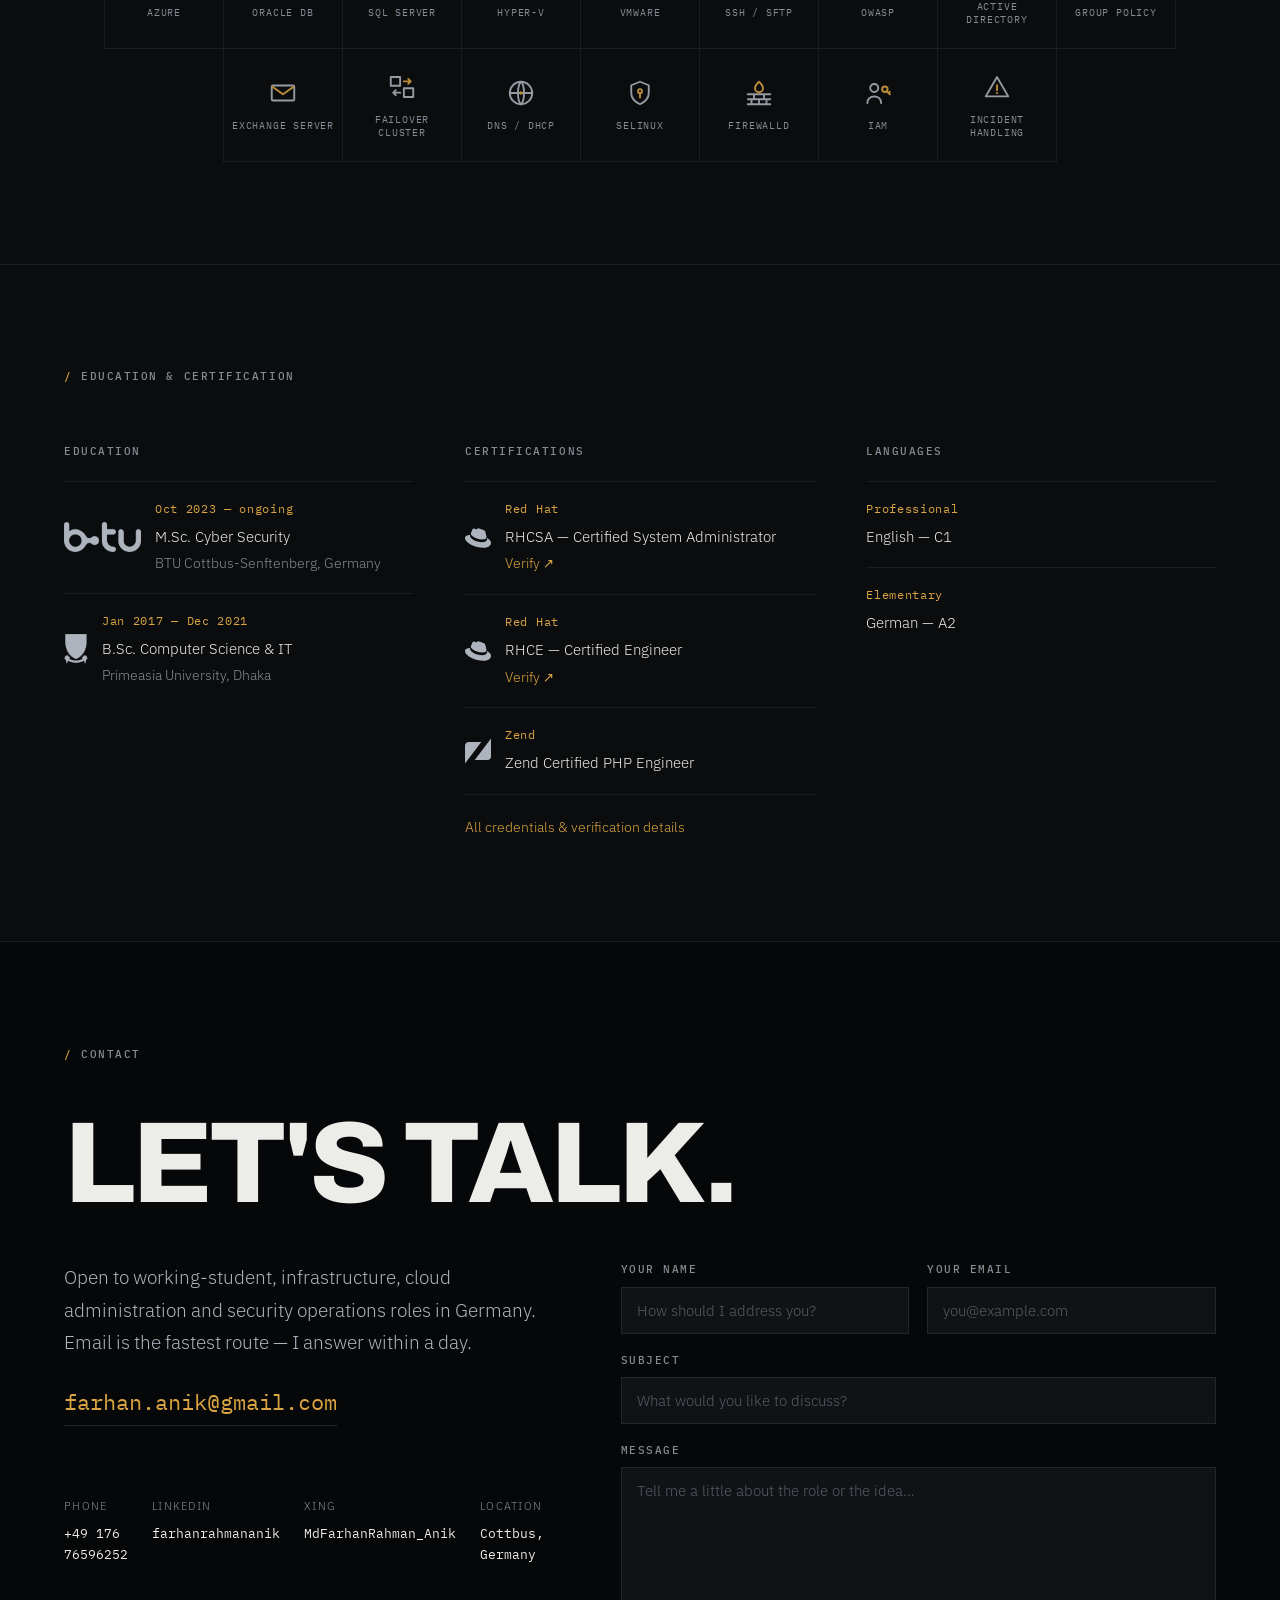
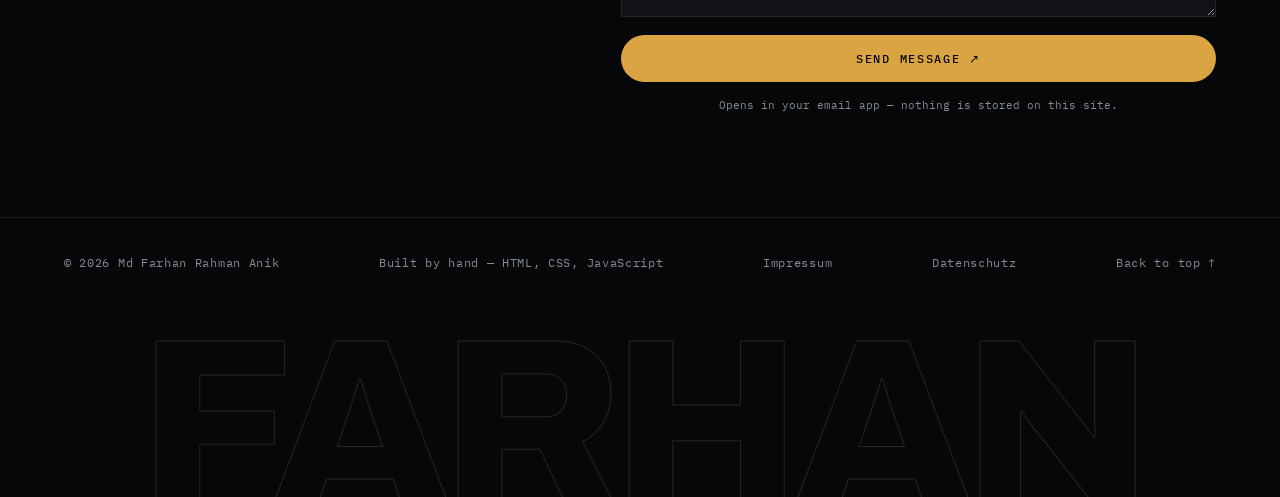
==== commit 2af4bfbc: "Add traffic-shape detection and OPNsense lab project cards Two new project cards lead the Projects s" ====
--- a/index.html
+++ b/index.html
@@ -250,9 +250,56 @@
     <div class="wrap">
       <div class="sec-head rv">
         <h2 class="sr-only">Projects</h2><span class="eyebrow"><span class="slash">/</span> Projects</span>
-        <span class="count">03</span>
+        <span class="count">05</span>
       </div>
       <div class="proj-grid rv">
+
+        <article class="proj">
+          <div class="proj-top">
+            <div class="proj-thumb"><img src="assets/projects/traffic-shape-client-detection.webp" width="1200" height="630" loading="lazy" alt="Traffic-Shape Client Detection — project cover" onerror="if(!this.dataset.f){this.dataset.f=1;this.src=this.src.replace('assets/images/projects/','assets/projects/')}else{this.closest('.proj-thumb').style.display='none'}"></div>
+            <div class="proj-head">
+              <h3 class="h3">Traffic-Shape Client Detection</h3>
+              <span class="proj-kind">Python / Detection</span>
+            </div>
+          </div>
+          <p>Decides whether an encrypted HTTPS page load came from a browser or an automated client
+             using only packet sizes, directions, inter-arrival times and burst structure — never
+             payload. Evaluated leave-one-round-out rather than on a random split, with SHAP
+             attribution computed on held-out rounds only. One feature that separated the classes
+             perfectly was measured, traced back to the capture harness, and deleted.</p>
+          <div class="taglist">
+            <span class="tag">Python</span><span class="tag">scikit-learn</span><span class="tag">SHAP</span>
+            <span class="tag">PCAP</span><span class="tag">tcpdump</span><span class="tag">TLS</span>
+            <span class="tag">Feature Engineering</span>
+          </div>
+          <div class="proj-links">
+            <a class="proj-link" href="https://github.com/farhanrahmananik/traffic-shape-client-detection" target="_blank" rel="noopener" data-repo>View repository</a>
+            <a class="proj-link" href="https://farhanrahmananik.github.io/traffic-shape-client-detection/" target="_blank" rel="noopener" data-live>Project page</a>
+          </div>
+        </article>
+
+        <article class="proj">
+          <div class="proj-top">
+            <div class="proj-thumb"><img src="assets/projects/opnsense-firewall-vlan-vpn-lab.webp" width="1200" height="630" loading="lazy" alt="OPNsense Firewall, Segmentation &amp; VPN Lab — project cover" onerror="if(!this.dataset.f){this.dataset.f=1;this.src=this.src.replace('assets/images/projects/','assets/projects/')}else{this.closest('.proj-thumb').style.display='none'}"></div>
+            <div class="proj-head">
+              <h3 class="h3">OPNsense Firewall, Segmentation &amp; VPN Lab</h3>
+              <span class="proj-kind">Network / Firewall</span>
+            </div>
+          </div>
+          <p>An OPNsense firewall on Hyper-V routing five zones — WAN, LAN, DMZ, SOC/Test and a
+             WireGuard VPN — with least-privilege inter-zone policy, DHCP, DNS forwarding and NAT.
+             Every rule decision validated at three layers: firewall logs, client probes and tcpdump
+             correlation, documented as a claim-to-evidence index.</p>
+          <div class="taglist">
+            <span class="tag">OPNsense</span><span class="tag">Firewall</span><span class="tag">Network Segmentation</span>
+            <span class="tag">WireGuard</span><span class="tag">VPN</span><span class="tag">Hyper-V</span>
+            <span class="tag">tcpdump</span>
+          </div>
+          <div class="proj-links">
+            <a class="proj-link" href="https://github.com/farhanrahmananik/opnsense-firewall-vlan-vpn-lab" target="_blank" rel="noopener" data-repo>View repository</a>
+            <a class="proj-link" href="https://farhanrahmananik.github.io/opnsense-firewall-vlan-vpn-lab/" target="_blank" rel="noopener" data-live>Project page</a>
+          </div>
+        </article>
 
         <article class="proj">
           <div class="proj-top">
@@ -333,15 +380,15 @@
     <div class="wrap">
       <div class="sec-head rv">
         <h2 class="sr-only">Tech stack</h2><span class="eyebrow"><span class="slash">/</span> Tech stack</span>
-        <span class="count">49</span>
+        <span class="count">52</span>
       </div>
       <div class="stack-filter" role="group" aria-label="Filter tech stack by category">
-        <button type="button" class="chip active" data-filter="all" aria-pressed="true">All 49</button>
+        <button type="button" class="chip active" data-filter="all" aria-pressed="true">All 52</button>
         <button type="button" class="chip" data-filter="web" aria-pressed="false">Web 11</button>
         <button type="button" class="chip" data-filter="systems" aria-pressed="false">Systems 12</button>
-        <button type="button" class="chip" data-filter="tools" aria-pressed="false">Tools 9</button>
+        <button type="button" class="chip" data-filter="tools" aria-pressed="false">Tools 10</button>
         <button type="button" class="chip" data-filter="cloud" aria-pressed="false">Cloud 11</button>
-        <button type="button" class="chip" data-filter="security" aria-pressed="false">Security 6</button>
+        <button type="button" class="chip" data-filter="security" aria-pressed="false">Security 8</button>
       </div>
       <div class="stack rv">
         <div class="stack-row">
@@ -404,6 +451,11 @@
           <img src="assets/images/stack/python.svg" width="30" height="30" loading="lazy" alt="" onerror="this.parentElement.classList.add('noicon')">
           <span class="fb" aria-hidden="true">P</span>
           <span class="lbl">Python</span>
+        </div>
+        <div class="tile" data-cat="tools">
+          <img src="assets/images/stack/scikitlearn.svg" width="30" height="30" loading="lazy" alt="" onerror="this.parentElement.classList.add('noicon')">
+          <span class="fb" aria-hidden="true">SK</span>
+          <span class="lbl">scikit-learn</span>
         </div>
         <div class="tile" data-cat="systems">
           <img src="assets/images/stack/powershell-original.svg" width="30" height="30" loading="lazy" alt="" onerror="this.parentElement.classList.add('noicon')">
@@ -489,6 +541,16 @@
           <img src="assets/images/stack/wireshark.svg" width="30" height="30" loading="lazy" alt="" onerror="this.parentElement.classList.add('noicon')">
           <span class="fb" aria-hidden="true">W</span>
           <span class="lbl">Wireshark</span>
+        </div>
+        <div class="tile" data-cat="security">
+          <img src="assets/images/stack/opnsense.svg" width="30" height="30" loading="lazy" alt="" onerror="this.parentElement.classList.add('noicon')">
+          <span class="fb" aria-hidden="true">OP</span>
+          <span class="lbl">OPNsense</span>
+        </div>
+        <div class="tile" data-cat="security">
+          <img src="assets/images/stack/wireguard.svg" width="30" height="30" loading="lazy" alt="" onerror="this.parentElement.classList.add('noicon')">
+          <span class="fb" aria-hidden="true">WG</span>
+          <span class="lbl">WireGuard</span>
         </div>
         <div class="tile" data-cat="tools">
           <img src="assets/images/stack/virtualbox.svg" width="30" height="30" loading="lazy" alt="" onerror="this.parentElement.classList.add('noicon')">
--- a/css/style.css
+++ b/css/style.css
@@ -264,12 +264,17 @@
   .nav a{padding:16px var(--pad);border-top:1px solid var(--line-soft);font-size:13px}
   .burger{display:block}
   .head-cta{display:none}
-  /* primary action in the menu: amber rail in the same style as .term */
+  /* primary action in the menu — a filled amber block, not a seventh link.
+     Square corners: the #cform send button is the site's only pill. */
   .nav .nav-cta{
-    display:block;color:var(--signal);
-    border-left:2px solid var(--signal);padding-left:calc(var(--pad) - 2px);
+    display:block;margin-top:14px;
+    background:var(--signal);color:var(--ink-deep);
+    padding:16px;border-top:0;border-radius:0;
+    font-size:14px;text-align:center;
   }
-  .nav .nav-cta:hover{color:var(--signal)}
+  .nav .nav-cta:hover{background:var(--signal);color:var(--ink-deep)}
+  /* the global amber focus ring would vanish on the amber fill */
+  .nav .nav-cta:focus-visible{outline-color:var(--ink-deep)}
 }
 
 /* ============================================================
